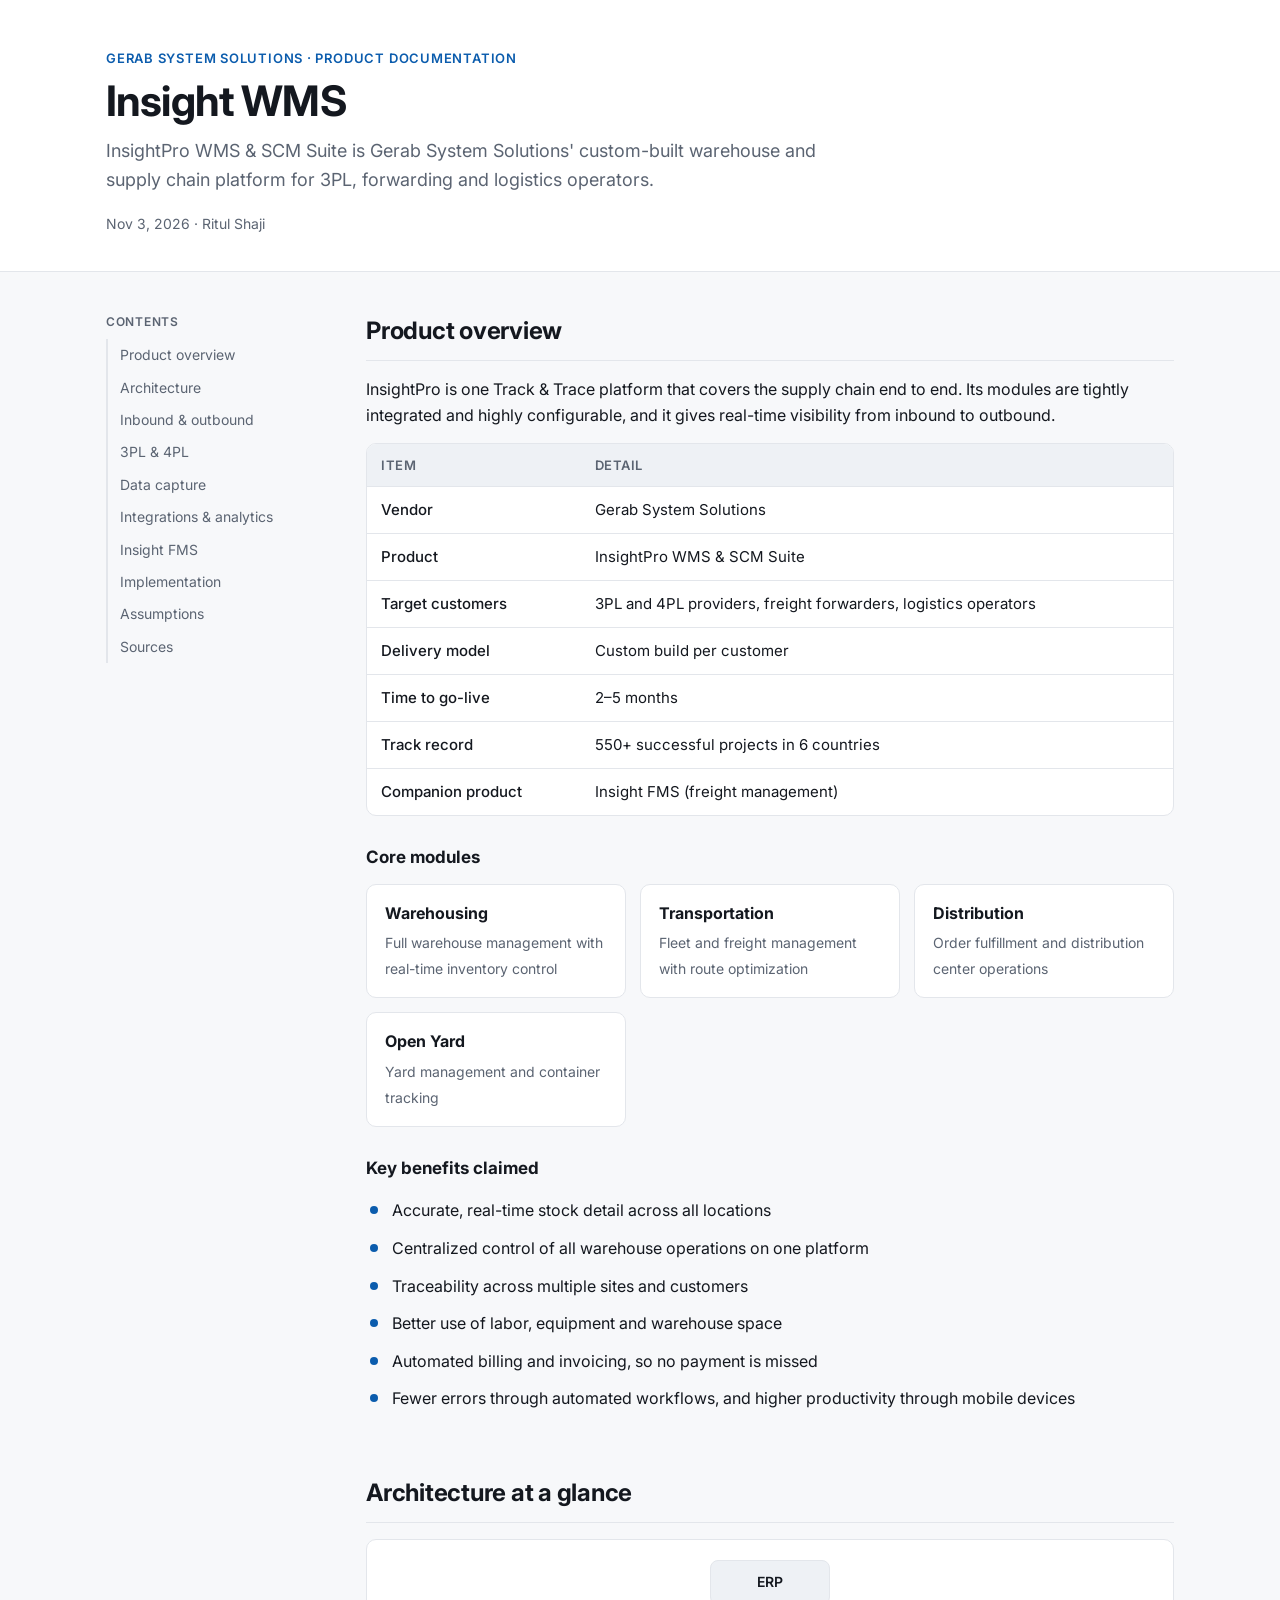
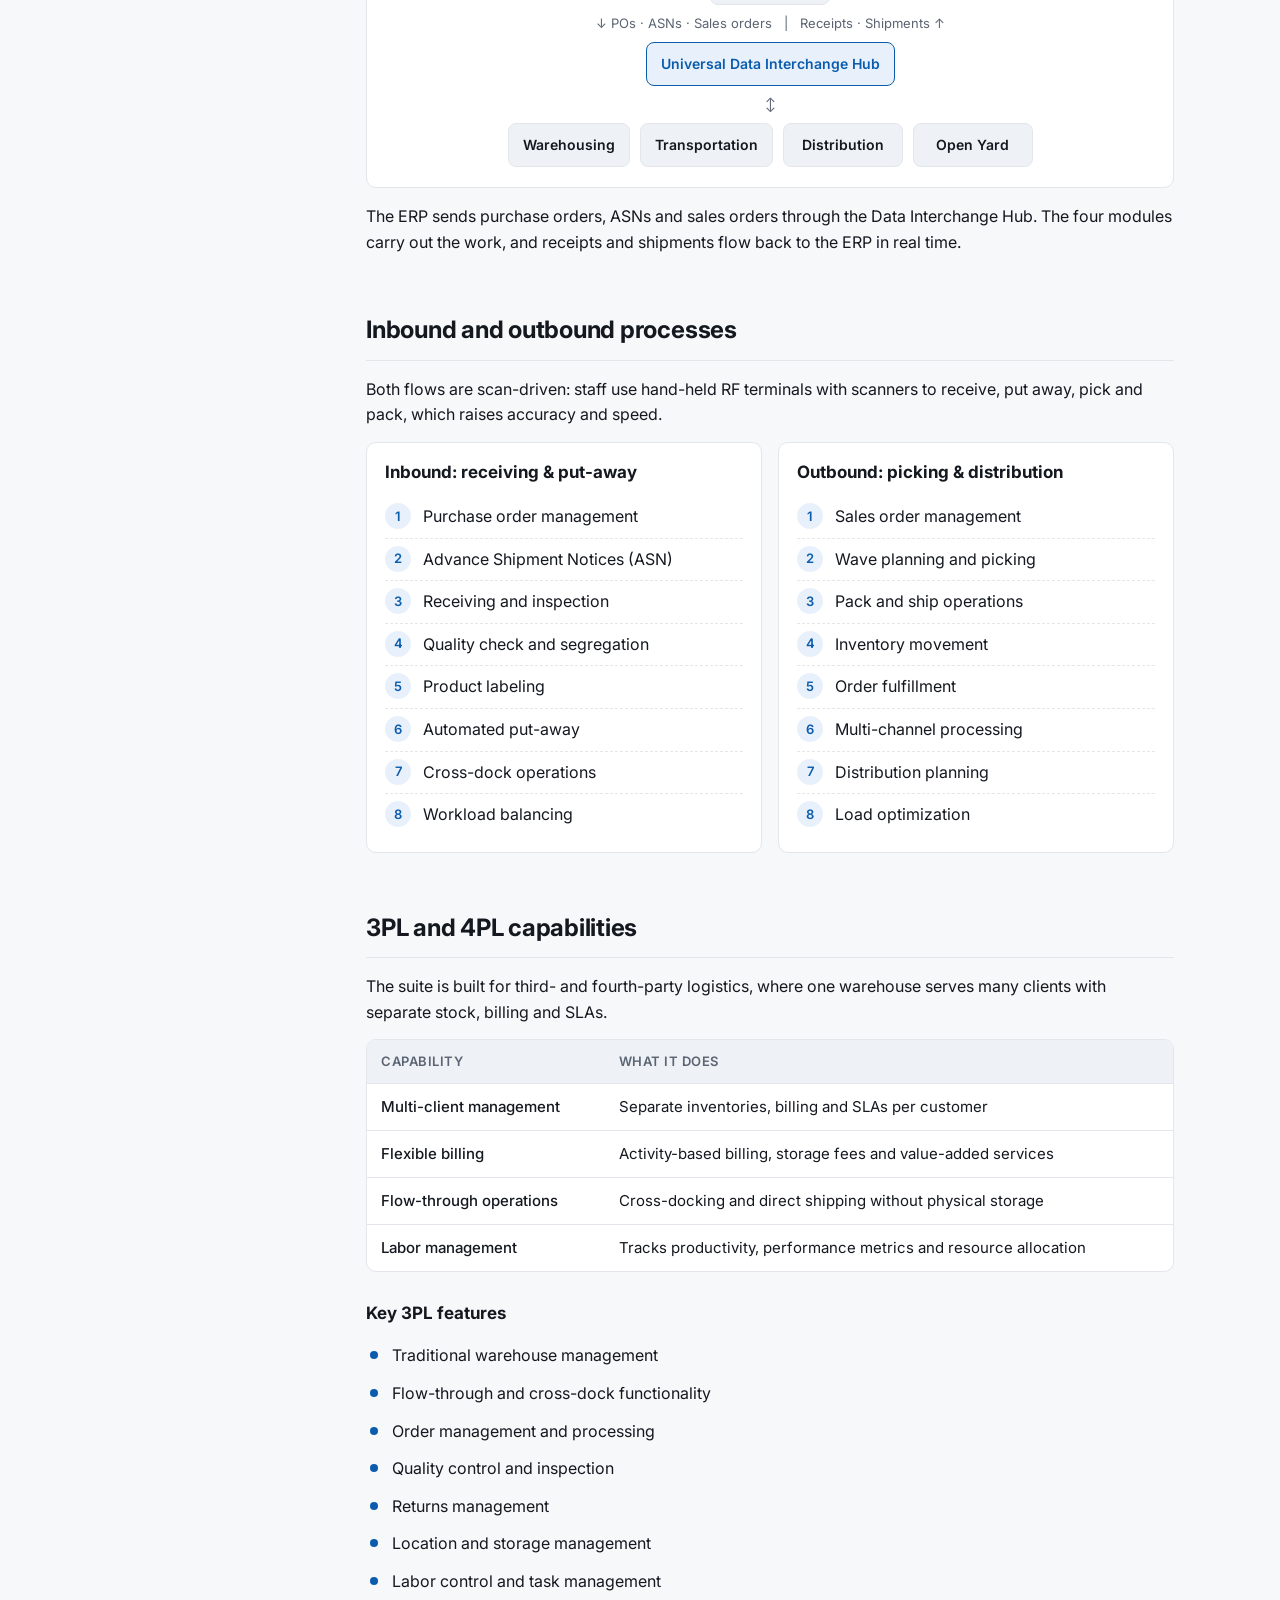
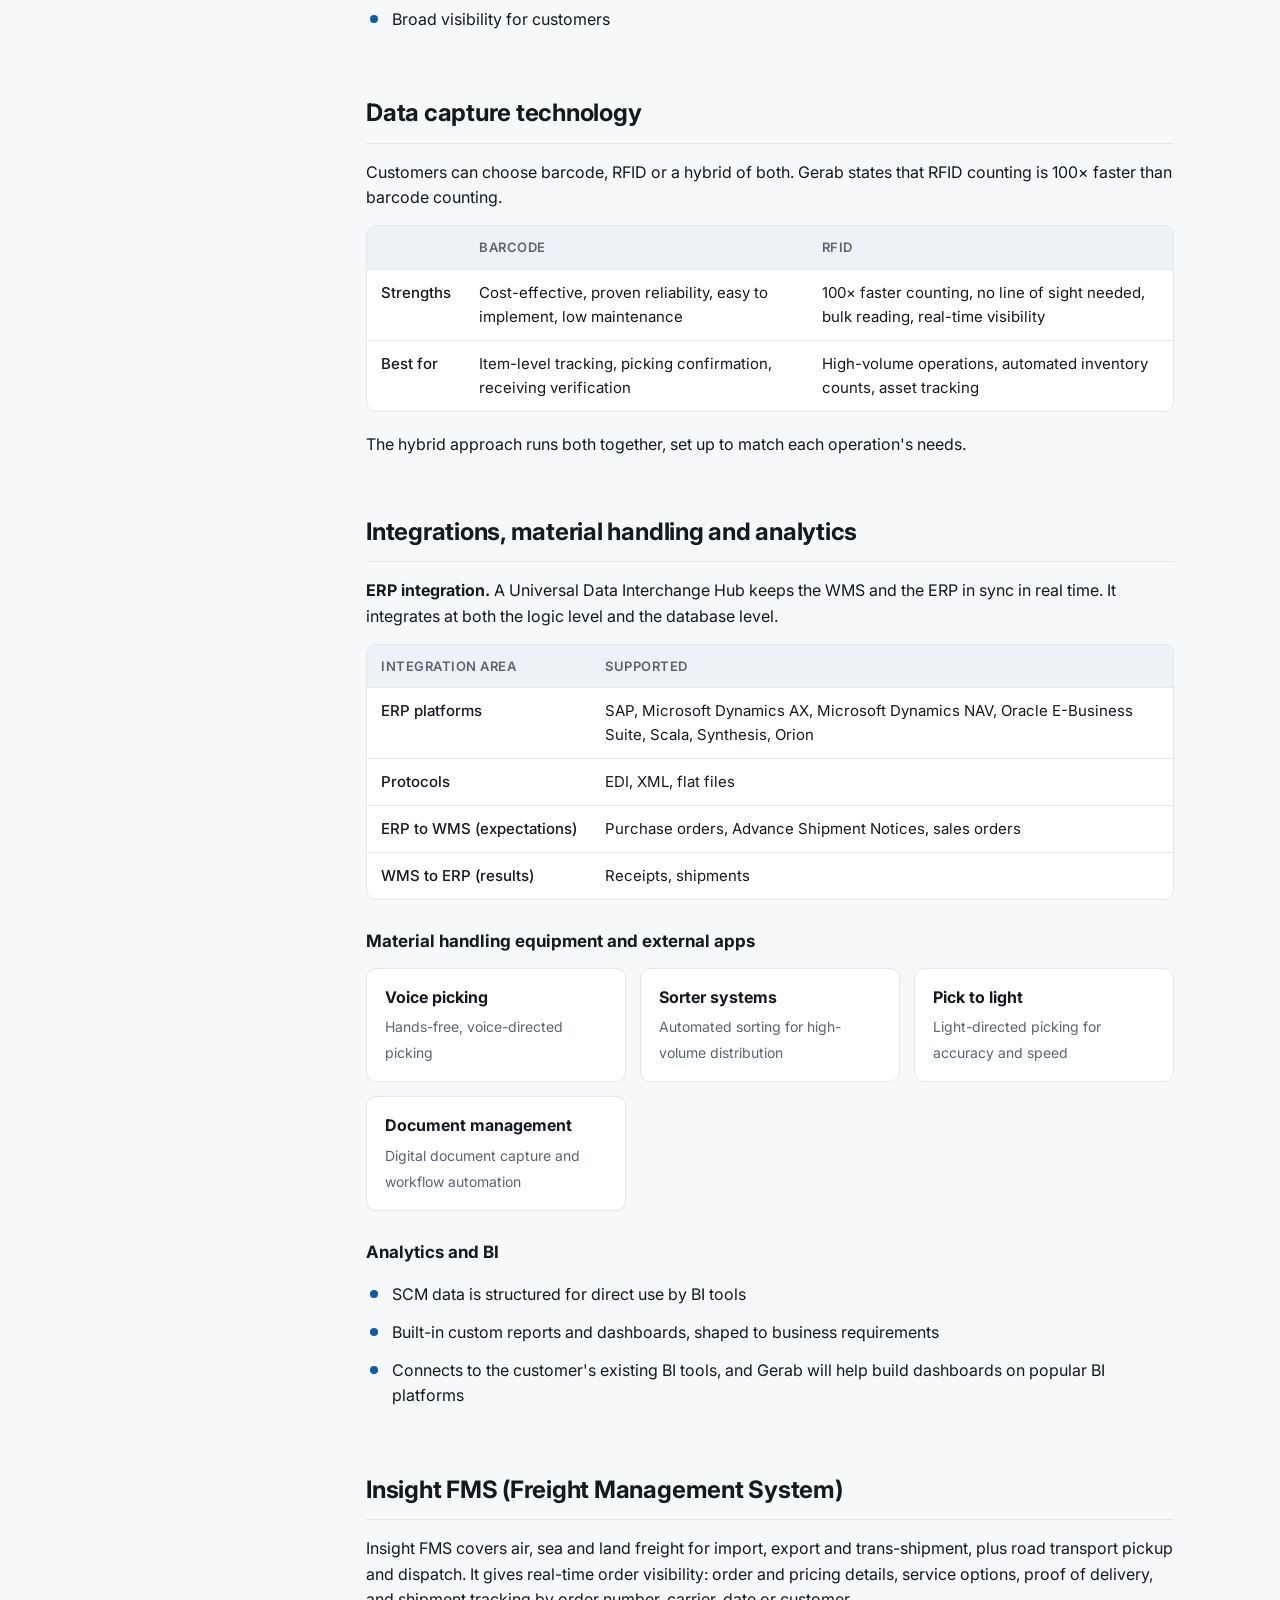
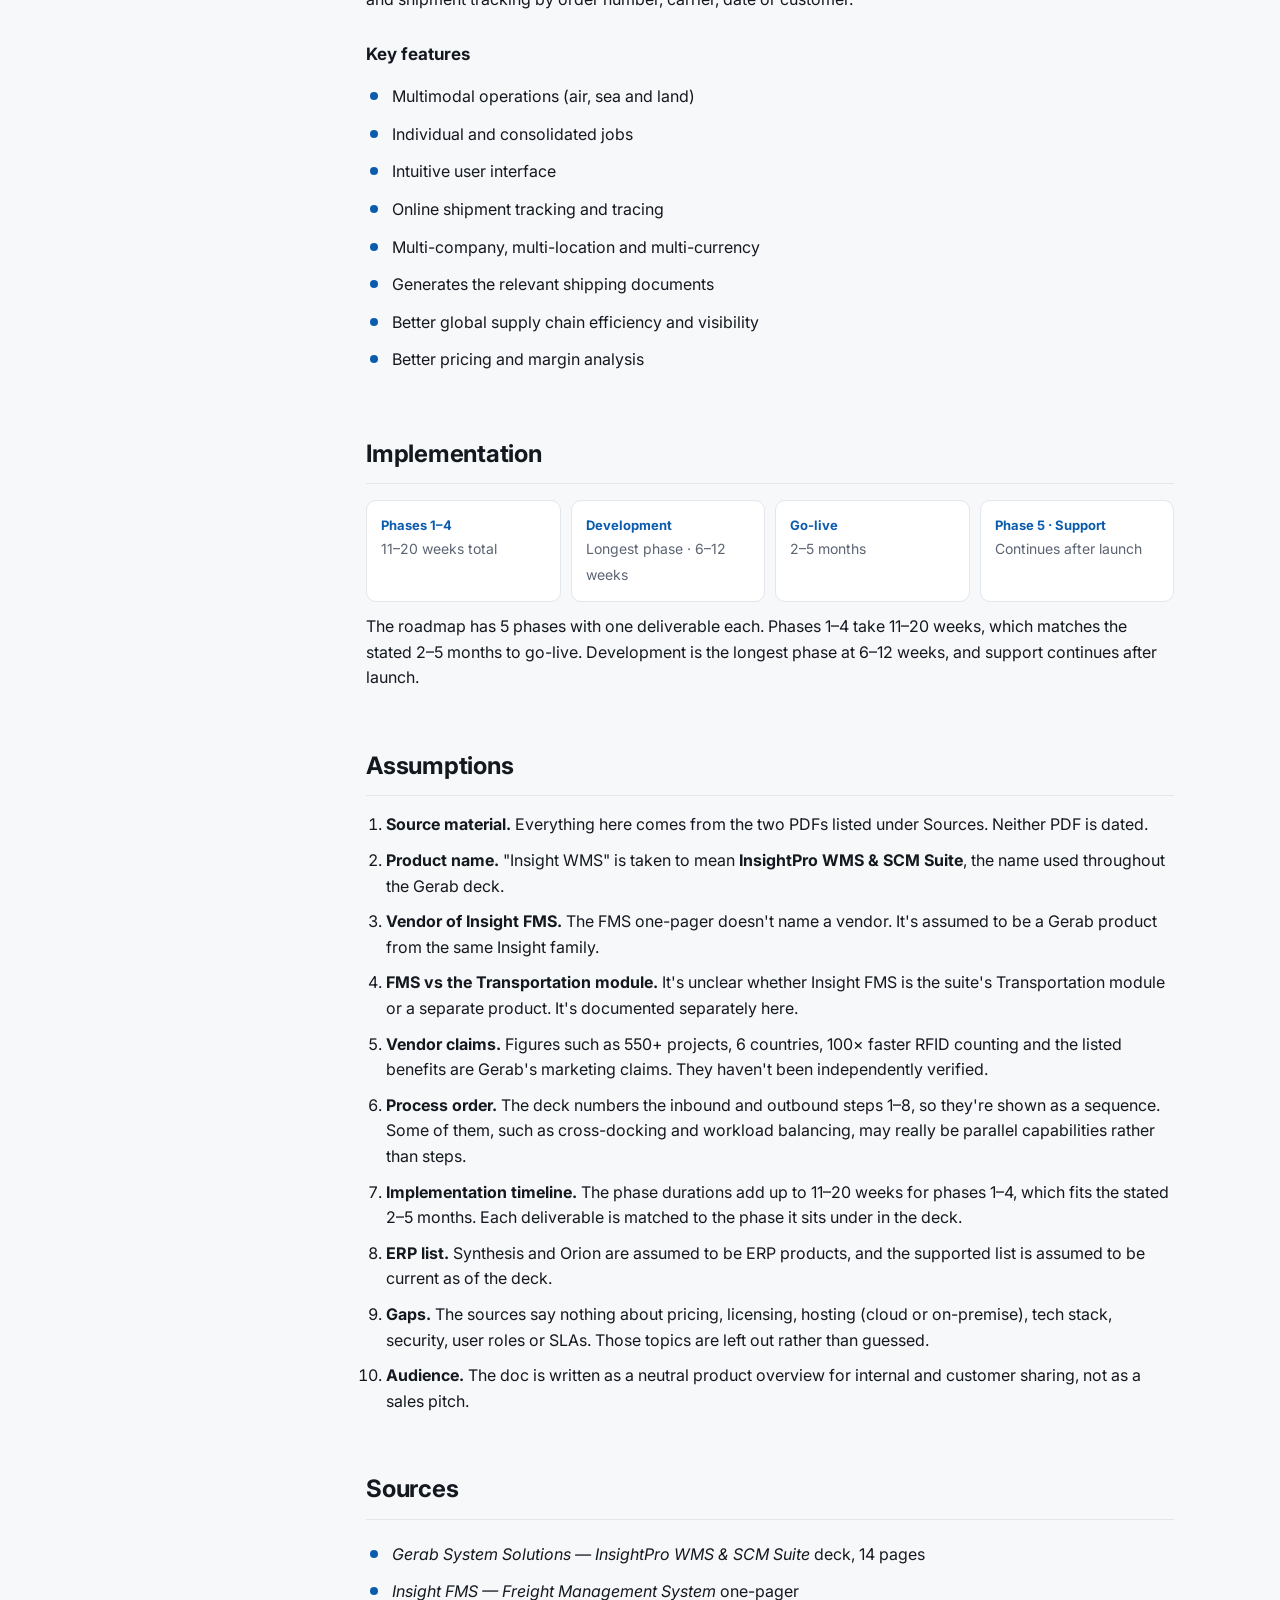
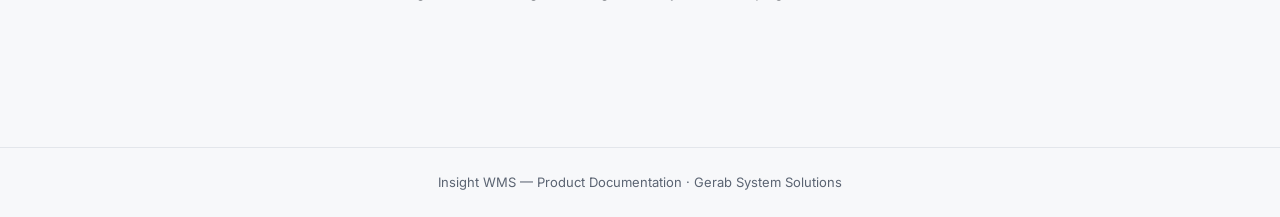
==== insight-wms/index.html @ e2fd69b3 "Add Insight WMS product documentation page Co-Authored-By: Claude Opus 5.5 <noreply@anthropic.com> C" ====
<!doctype html>
<html lang="en">
<head>
<meta charset="utf-8">
<meta name="viewport" content="width=device-width, initial-scale=1">
<title>Insight WMS Documentation</title>
<meta name="description" content="Product documentation for InsightPro WMS & SCM Suite and Insight FMS by Gerab System Solutions.">
<link rel="preconnect" href="https://fonts.googleapis.com">
<link href="https://fonts.googleapis.com/css2?family=Inter:wght@400;500;600;700&display=swap" rel="stylesheet">
<style>
:root{
  --bg:#f7f8fa; --surface:#ffffff; --text:#14181f; --muted:#5b6472; --border:#e3e6eb;
  --accent:#0b5cad; --accent-soft:#e8f1fb; --chip:#eef1f5;
}
@media (prefers-color-scheme: dark){
  :root:not([data-theme="light"]){
    --bg:#0f1216; --surface:#171b21; --text:#e7eaef; --muted:#9aa3b1; --border:#2a3038;
    --accent:#6aa9ec; --accent-soft:#1a2a3d; --chip:#222831;
  }
}
:root[data-theme="dark"]{
  --bg:#0f1216; --surface:#171b21; --text:#e7eaef; --muted:#9aa3b1; --border:#2a3038;
  --accent:#6aa9ec; --accent-soft:#1a2a3d; --chip:#222831;
}
*{box-sizing:border-box}
html{scroll-behavior:smooth}
body{margin:0;background:var(--bg);color:var(--text);font:16px/1.6 Inter,system-ui,-apple-system,Segoe UI,Roboto,sans-serif;-webkit-font-smoothing:antialiased}
a{color:var(--accent)}
.wrap{max-width:1100px;margin:0 auto;padding:0 16px;display:grid;grid-template-columns:220px minmax(0,1fr);gap:40px}
header.hero{border-bottom:1px solid var(--border);background:var(--surface)}
header.hero .inner{max-width:1100px;margin:0 auto;padding:48px 16px 36px}
.eyebrow{font-size:13px;font-weight:600;letter-spacing:.06em;text-transform:uppercase;color:var(--accent)}
h1{font-size:clamp(28px,4.5vw,42px);line-height:1.15;margin:8px 0 12px;letter-spacing:-.02em}
.lede{font-size:18px;color:var(--muted);max-width:720px;margin:0}
.meta{margin-top:18px;font-size:14px;color:var(--muted)}
nav.toc{position:sticky;top:24px;align-self:start;padding-top:40px;font-size:14px}
nav.toc .label{font-weight:600;color:var(--muted);font-size:12px;text-transform:uppercase;letter-spacing:.06em;margin-bottom:8px}
nav.toc a{display:block;color:var(--muted);text-decoration:none;padding:5px 0 5px 12px;border-left:2px solid var(--border)}
nav.toc a:hover{color:var(--text);border-left-color:var(--accent)}
main{padding:40px 0 80px;min-width:0}
section{margin-bottom:56px;scroll-margin-top:24px}
h2{font-size:24px;letter-spacing:-.01em;margin:0 0 16px;padding-bottom:10px;border-bottom:1px solid var(--border)}
h3{font-size:17px;margin:28px 0 10px}
p{margin:0 0 14px}
.table-wrap{overflow-x:auto;border:1px solid var(--border);border-radius:10px;background:var(--surface);margin:12px 0 20px}
table{border-collapse:collapse;width:100%;font-size:15px}
th,td{text-align:left;padding:11px 14px;border-bottom:1px solid var(--border);vertical-align:top}
tr:last-child td{border-bottom:none}
th{background:var(--chip);font-weight:600;font-size:13px;text-transform:uppercase;letter-spacing:.04em;color:var(--muted)}
td:first-child{font-weight:500;white-space:nowrap}
.cards{display:grid;grid-template-columns:repeat(auto-fit,minmax(220px,1fr));gap:14px;margin:12px 0 20px}
.card{background:var(--surface);border:1px solid var(--border);border-radius:10px;padding:16px 18px}
.card strong{display:block;margin-bottom:4px}
.card span{color:var(--muted);font-size:14px}
ul.check{list-style:none;padding:0;margin:0 0 16px}
ul.check li{padding:6px 0 6px 26px;position:relative}
ul.check li::before{content:"";position:absolute;left:4px;top:14px;width:8px;height:8px;border-radius:50%;background:var(--accent)}
.flows{display:grid;grid-template-columns:repeat(auto-fit,minmax(260px,1fr));gap:16px}
ol.steps{counter-reset:s;list-style:none;padding:0;margin:0}
ol.steps li{counter-increment:s;padding:8px 0 8px 38px;position:relative;border-bottom:1px dashed var(--border)}
ol.steps li:last-child{border-bottom:none}
ol.steps li::before{content:counter(s);position:absolute;left:0;top:7px;width:26px;height:26px;border-radius:50%;background:var(--accent-soft);color:var(--accent);font-weight:600;font-size:13px;display:grid;place-items:center}
.diagram{background:var(--surface);border:1px solid var(--border);border-radius:10px;padding:20px;margin:12px 0 16px}
.dg-row{display:flex;justify-content:center;gap:10px;flex-wrap:wrap}
.dg-box{border:1px solid var(--border);background:var(--chip);border-radius:8px;padding:10px 14px;font-weight:600;font-size:14px;text-align:center;min-width:120px}
.dg-box.primary{background:var(--accent-soft);border-color:var(--accent);color:var(--accent)}
.dg-arrow{text-align:center;color:var(--muted);font-size:13px;padding:8px 0}
.callout{background:var(--accent-soft);border-left:3px solid var(--accent);padding:12px 16px;border-radius:6px;font-size:15px;margin:12px 0 16px}
.timeline{display:grid;grid-template-columns:repeat(auto-fit,minmax(150px,1fr));gap:10px;margin:12px 0}
.tl{background:var(--surface);border:1px solid var(--border);border-radius:10px;padding:14px}
.tl b{display:block;font-size:13px;color:var(--accent)}
.tl span{font-size:14px;color:var(--muted)}
ol.assume{padding-left:20px}
ol.assume li{margin-bottom:10px}
footer{border-top:1px solid var(--border);color:var(--muted);font-size:13px;text-align:center;padding:24px 16px}
@media (max-width:820px){
  .wrap{grid-template-columns:1fr;gap:0}
  nav.toc{display:none}
  td:first-child{white-space:normal}
}
</style>
</head>
<body>
<header class="hero"><div class="inner">
  <div class="eyebrow">Gerab System Solutions · Product Documentation</div>
  <h1>Insight WMS</h1>
  <p class="lede">InsightPro WMS &amp; SCM Suite is Gerab System Solutions' custom-built warehouse and supply chain platform for 3PL, forwarding and logistics operators.</p>
  <div class="meta">Nov 3, 2026 · Ritul Shaji</div>
</div></header>

<div class="wrap">
<nav class="toc" aria-label="Contents">
  <div class="label">Contents</div>
  <a href="#overview">Product overview</a>
  <a href="#architecture">Architecture</a>
  <a href="#flows">Inbound &amp; outbound</a>
  <a href="#3pl">3PL &amp; 4PL</a>
  <a href="#capture">Data capture</a>
  <a href="#integrations">Integrations &amp; analytics</a>
  <a href="#fms">Insight FMS</a>
  <a href="#implementation">Implementation</a>
  <a href="#assumptions">Assumptions</a>
  <a href="#sources">Sources</a>
</nav>

<main>
<section id="overview">
  <h2>Product overview</h2>
  <p>InsightPro is one Track &amp; Trace platform that covers the supply chain end to end. Its modules are tightly integrated and highly configurable, and it gives real-time visibility from inbound to outbound.</p>
  <div class="table-wrap"><table>
    <thead><tr><th>Item</th><th>Detail</th></tr></thead>
    <tbody>
      <tr><td>Vendor</td><td>Gerab System Solutions</td></tr>
      <tr><td>Product</td><td>InsightPro WMS &amp; SCM Suite</td></tr>
      <tr><td>Target customers</td><td>3PL and 4PL providers, freight forwarders, logistics operators</td></tr>
      <tr><td>Delivery model</td><td>Custom build per customer</td></tr>
      <tr><td>Time to go-live</td><td>2–5 months</td></tr>
      <tr><td>Track record</td><td>550+ successful projects in 6 countries</td></tr>
      <tr><td>Companion product</td><td>Insight FMS (freight management)</td></tr>
    </tbody>
  </table></div>
  <h3>Core modules</h3>
  <div class="cards">
    <div class="card"><strong>Warehousing</strong><span>Full warehouse management with real-time inventory control</span></div>
    <div class="card"><strong>Transportation</strong><span>Fleet and freight management with route optimization</span></div>
    <div class="card"><strong>Distribution</strong><span>Order fulfillment and distribution center operations</span></div>
    <div class="card"><strong>Open Yard</strong><span>Yard management and container tracking</span></div>
  </div>
  <h3>Key benefits claimed</h3>
  <ul class="check">
    <li>Accurate, real-time stock detail across all locations</li>
    <li>Centralized control of all warehouse operations on one platform</li>
    <li>Traceability across multiple sites and customers</li>
    <li>Better use of labor, equipment and warehouse space</li>
    <li>Automated billing and invoicing, so no payment is missed</li>
    <li>Fewer errors through automated workflows, and higher productivity through mobile devices</li>
  </ul>
</section>

<section id="architecture">
  <h2>Architecture at a glance</h2>
  <div class="diagram" role="img" aria-label="ERP connects through the Data Interchange Hub to four modules">
    <div class="dg-row"><div class="dg-box">ERP</div></div>
    <div class="dg-arrow">↓ POs · ASNs · Sales orders &nbsp;&nbsp;|&nbsp;&nbsp; Receipts · Shipments ↑</div>
    <div class="dg-row"><div class="dg-box primary">Universal Data Interchange Hub</div></div>
    <div class="dg-arrow">↕</div>
    <div class="dg-row">
      <div class="dg-box">Warehousing</div><div class="dg-box">Transportation</div><div class="dg-box">Distribution</div><div class="dg-box">Open Yard</div>
    </div>
  </div>
  <p>The ERP sends purchase orders, ASNs and sales orders through the Data Interchange Hub. The four modules carry out the work, and receipts and shipments flow back to the ERP in real time.</p>
</section>

<section id="flows">
  <h2>Inbound and outbound processes</h2>
  <p>Both flows are scan-driven: staff use hand-held RF terminals with scanners to receive, put away, pick and pack, which raises accuracy and speed.</p>
  <div class="flows">
    <div class="card">
      <h3 style="margin-top:0">Inbound: receiving &amp; put-away</h3>
      <ol class="steps">
        <li>Purchase order management</li><li>Advance Shipment Notices (ASN)</li><li>Receiving and inspection</li><li>Quality check and segregation</li>
        <li>Product labeling</li><li>Automated put-away</li><li>Cross-dock operations</li><li>Workload balancing</li>
      </ol>
    </div>
    <div class="card">
      <h3 style="margin-top:0">Outbound: picking &amp; distribution</h3>
      <ol class="steps">
        <li>Sales order management</li><li>Wave planning and picking</li><li>Pack and ship operations</li><li>Inventory movement</li>
        <li>Order fulfillment</li><li>Multi-channel processing</li><li>Distribution planning</li><li>Load optimization</li>
      </ol>
    </div>
  </div>
</section>

<section id="3pl">
  <h2>3PL and 4PL capabilities</h2>
  <p>The suite is built for third- and fourth-party logistics, where one warehouse serves many clients with separate stock, billing and SLAs.</p>
  <div class="table-wrap"><table>
    <thead><tr><th>Capability</th><th>What it does</th></tr></thead>
    <tbody>
      <tr><td>Multi-client management</td><td>Separate inventories, billing and SLAs per customer</td></tr>
      <tr><td>Flexible billing</td><td>Activity-based billing, storage fees and value-added services</td></tr>
      <tr><td>Flow-through operations</td><td>Cross-docking and direct shipping without physical storage</td></tr>
      <tr><td>Labor management</td><td>Tracks productivity, performance metrics and resource allocation</td></tr>
    </tbody>
  </table></div>
  <h3>Key 3PL features</h3>
  <ul class="check">
    <li>Traditional warehouse management</li><li>Flow-through and cross-dock functionality</li><li>Order management and processing</li><li>Quality control and inspection</li>
    <li>Returns management</li><li>Location and storage management</li><li>Labor control and task management</li><li>Broad visibility for customers</li>
  </ul>
</section>

<section id="capture">
  <h2>Data capture technology</h2>
  <p>Customers can choose barcode, RFID or a hybrid of both. Gerab states that RFID counting is 100× faster than barcode counting.</p>
  <div class="table-wrap"><table>
    <thead><tr><th></th><th>Barcode</th><th>RFID</th></tr></thead>
    <tbody>
      <tr><td>Strengths</td><td>Cost-effective, proven reliability, easy to implement, low maintenance</td><td>100× faster counting, no line of sight needed, bulk reading, real-time visibility</td></tr>
      <tr><td>Best for</td><td>Item-level tracking, picking confirmation, receiving verification</td><td>High-volume operations, automated inventory counts, asset tracking</td></tr>
    </tbody>
  </table></div>
  <p>The hybrid approach runs both together, set up to match each operation's needs.</p>
</section>

<section id="integrations">
  <h2>Integrations, material handling and analytics</h2>
  <p><strong>ERP integration.</strong> A Universal Data Interchange Hub keeps the WMS and the ERP in sync in real time. It integrates at both the logic level and the database level.</p>
  <div class="table-wrap"><table>
    <thead><tr><th>Integration area</th><th>Supported</th></tr></thead>
    <tbody>
      <tr><td>ERP platforms</td><td>SAP, Microsoft Dynamics AX, Microsoft Dynamics NAV, Oracle E-Business Suite, Scala, Synthesis, Orion</td></tr>
      <tr><td>Protocols</td><td>EDI, XML, flat files</td></tr>
      <tr><td>ERP to WMS (expectations)</td><td>Purchase orders, Advance Shipment Notices, sales orders</td></tr>
      <tr><td>WMS to ERP (results)</td><td>Receipts, shipments</td></tr>
    </tbody>
  </table></div>
  <h3>Material handling equipment and external apps</h3>
  <div class="cards">
    <div class="card"><strong>Voice picking</strong><span>Hands-free, voice-directed picking</span></div>
    <div class="card"><strong>Sorter systems</strong><span>Automated sorting for high-volume distribution</span></div>
    <div class="card"><strong>Pick to light</strong><span>Light-directed picking for accuracy and speed</span></div>
    <div class="card"><strong>Document management</strong><span>Digital document capture and workflow automation</span></div>
  </div>
  <h3>Analytics and BI</h3>
  <ul class="check">
    <li>SCM data is structured for direct use by BI tools</li>
    <li>Built-in custom reports and dashboards, shaped to business requirements</li>
    <li>Connects to the customer's existing BI tools, and Gerab will help build dashboards on popular BI platforms</li>
  </ul>
</section>

<section id="fms">
  <h2>Insight FMS (Freight Management System)</h2>
  <p>Insight FMS covers air, sea and land freight for import, export and trans-shipment, plus road transport pickup and dispatch. It gives real-time order visibility: order and pricing details, service options, proof of delivery, and shipment tracking by order number, carrier, date or customer.</p>
  <h3>Key features</h3>
  <ul class="check">
    <li>Multimodal operations (air, sea and land)</li><li>Individual and consolidated jobs</li><li>Intuitive user interface</li><li>Online shipment tracking and tracing</li>
    <li>Multi-company, multi-location and multi-currency</li><li>Generates the relevant shipping documents</li><li>Better global supply chain efficiency and visibility</li><li>Better pricing and margin analysis</li>
  </ul>
</section>

<section id="implementation">
  <h2>Implementation</h2>
  <div class="timeline">
    <div class="tl"><b>Phases 1–4</b><span>11–20 weeks total</span></div>
    <div class="tl"><b>Development</b><span>Longest phase · 6–12 weeks</span></div>
    <div class="tl"><b>Go-live</b><span>2–5 months</span></div>
    <div class="tl"><b>Phase 5 · Support</b><span>Continues after launch</span></div>
  </div>
  <p>The roadmap has 5 phases with one deliverable each. Phases 1–4 take 11–20 weeks, which matches the stated 2–5 months to go-live. Development is the longest phase at 6–12 weeks, and support continues after launch.</p>
</section>

<section id="assumptions">
  <h2>Assumptions</h2>
  <ol class="assume">
    <li><strong>Source material.</strong> Everything here comes from the two PDFs listed under Sources. Neither PDF is dated.</li>
    <li><strong>Product name.</strong> "Insight WMS" is taken to mean <strong>InsightPro WMS &amp; SCM Suite</strong>, the name used throughout the Gerab deck.</li>
    <li><strong>Vendor of Insight FMS.</strong> The FMS one-pager doesn't name a vendor. It's assumed to be a Gerab product from the same Insight family.</li>
    <li><strong>FMS vs the Transportation module.</strong> It's unclear whether Insight FMS is the suite's Transportation module or a separate product. It's documented separately here.</li>
    <li><strong>Vendor claims.</strong> Figures such as 550+ projects, 6 countries, 100× faster RFID counting and the listed benefits are Gerab's marketing claims. They haven't been independently verified.</li>
    <li><strong>Process order.</strong> The deck numbers the inbound and outbound steps 1–8, so they're shown as a sequence. Some of them, such as cross-docking and workload balancing, may really be parallel capabilities rather than steps.</li>
    <li><strong>Implementation timeline.</strong> The phase durations add up to 11–20 weeks for phases 1–4, which fits the stated 2–5 months. Each deliverable is matched to the phase it sits under in the deck.</li>
    <li><strong>ERP list.</strong> Synthesis and Orion are assumed to be ERP products, and the supported list is assumed to be current as of the deck.</li>
    <li><strong>Gaps.</strong> The sources say nothing about pricing, licensing, hosting (cloud or on-premise), tech stack, security, user roles or SLAs. Those topics are left out rather than guessed.</li>
    <li><strong>Audience.</strong> The doc is written as a neutral product overview for internal and customer sharing, not as a sales pitch.</li>
  </ol>
</section>

<section id="sources">
  <h2>Sources</h2>
  <ul class="check">
    <li><em>Gerab System Solutions — InsightPro WMS &amp; SCM Suite</em> deck, 14 pages</li>
    <li><em>Insight FMS — Freight Management System</em> one-pager</li>
  </ul>
</section>
</main>
</div>
<footer>Insight WMS — Product Documentation · Gerab System Solutions</footer>
</body>
</html>
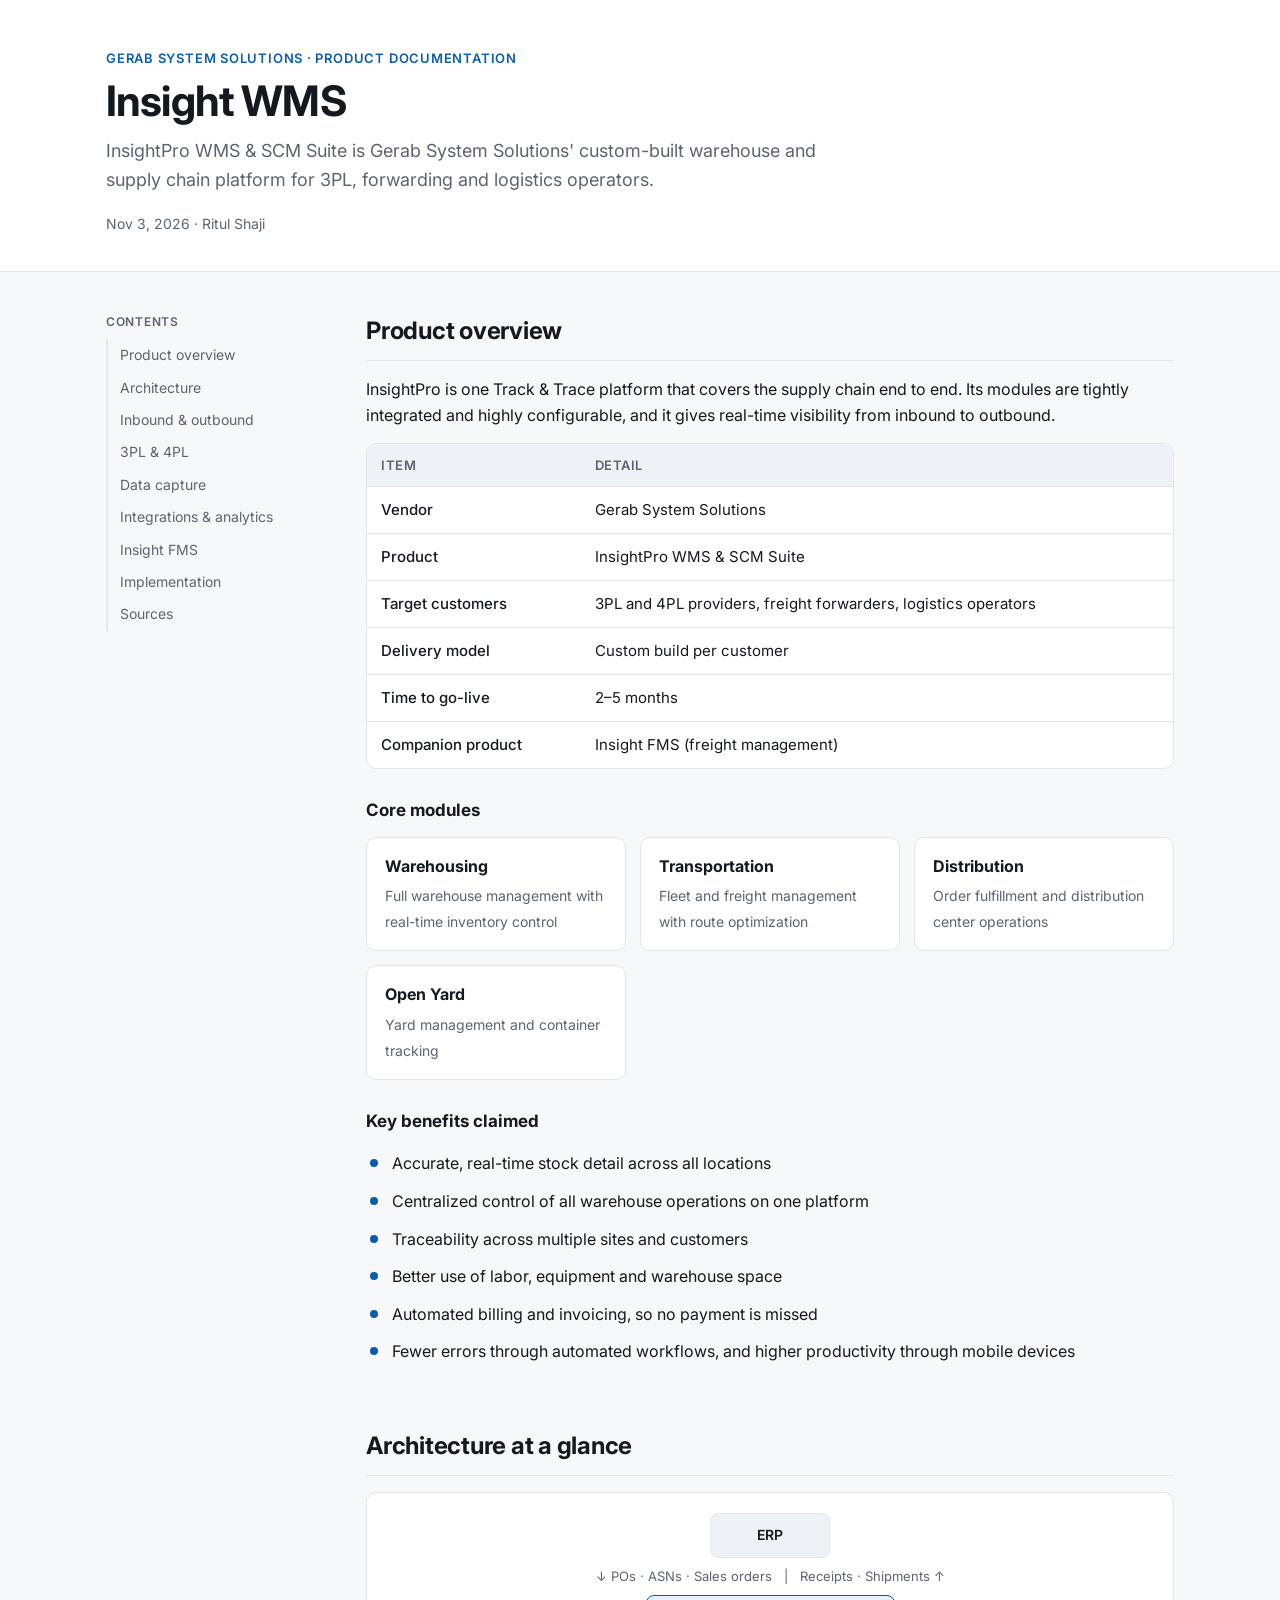
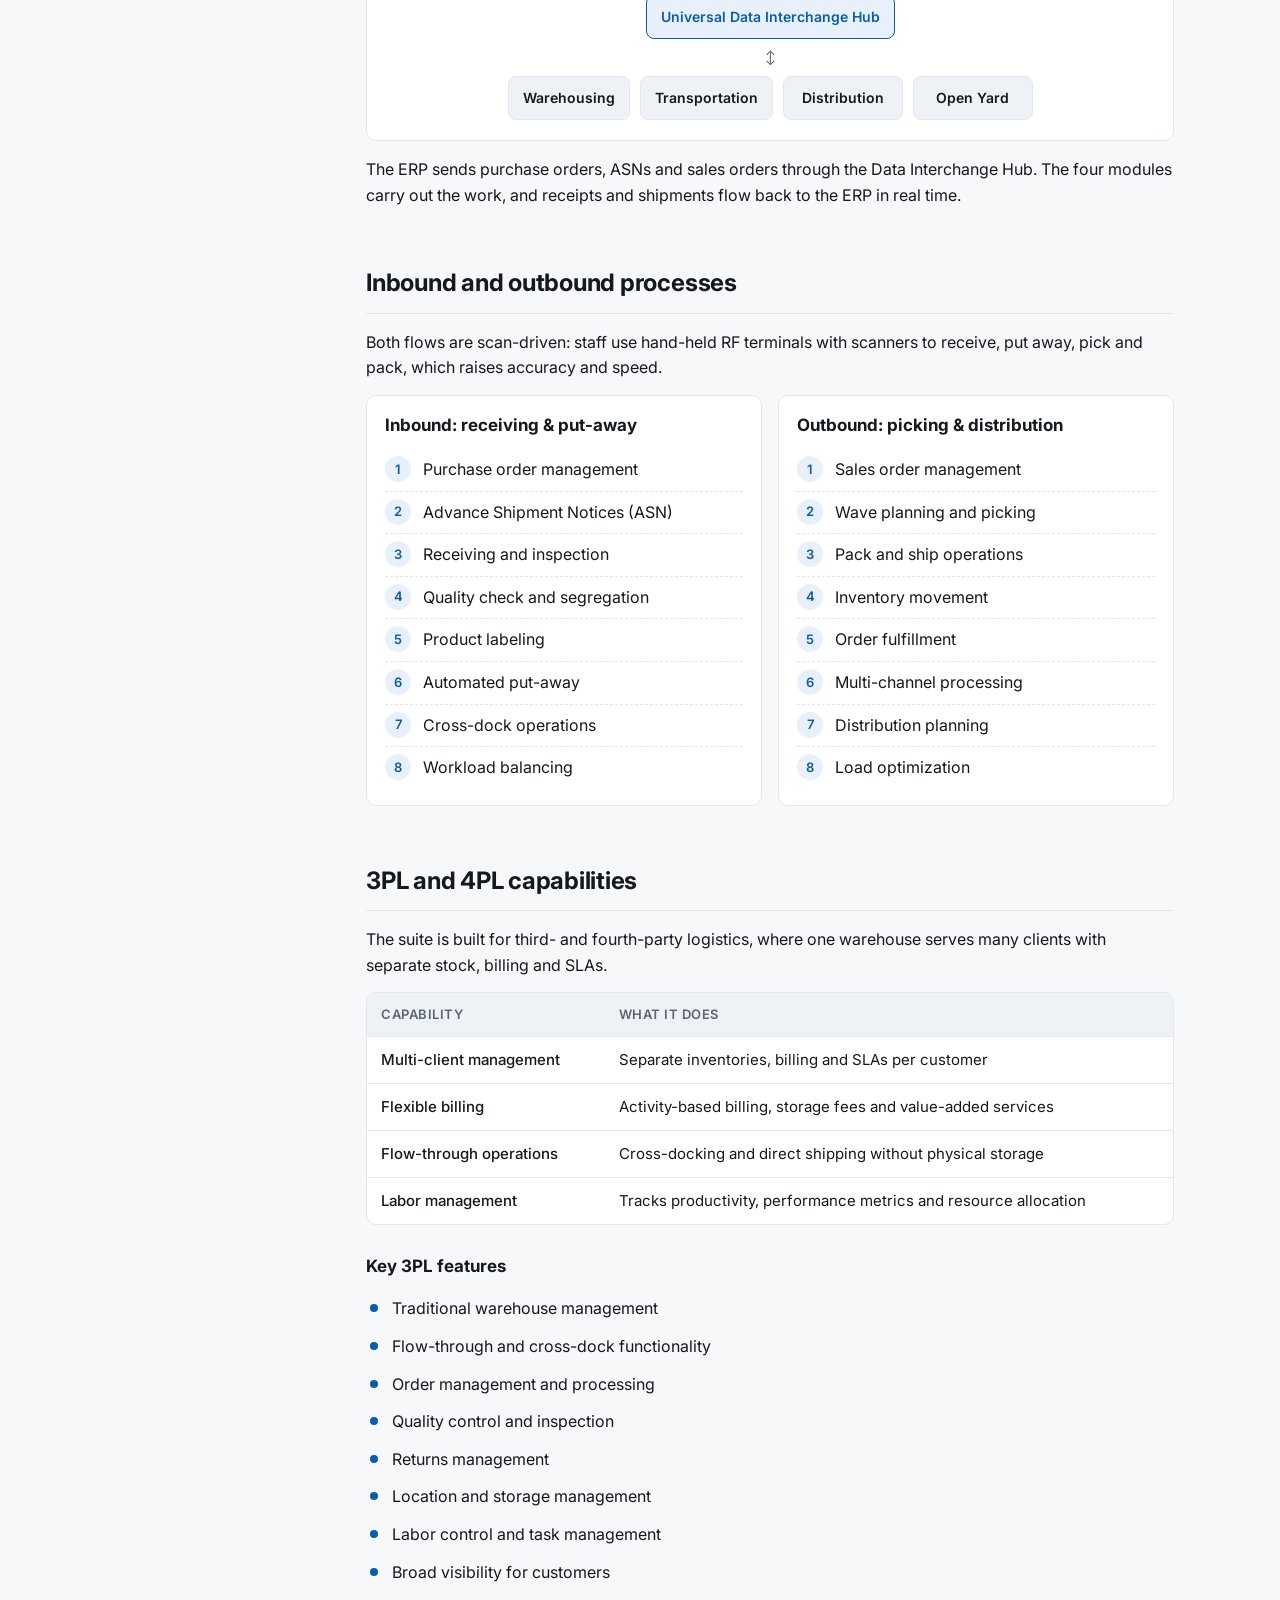
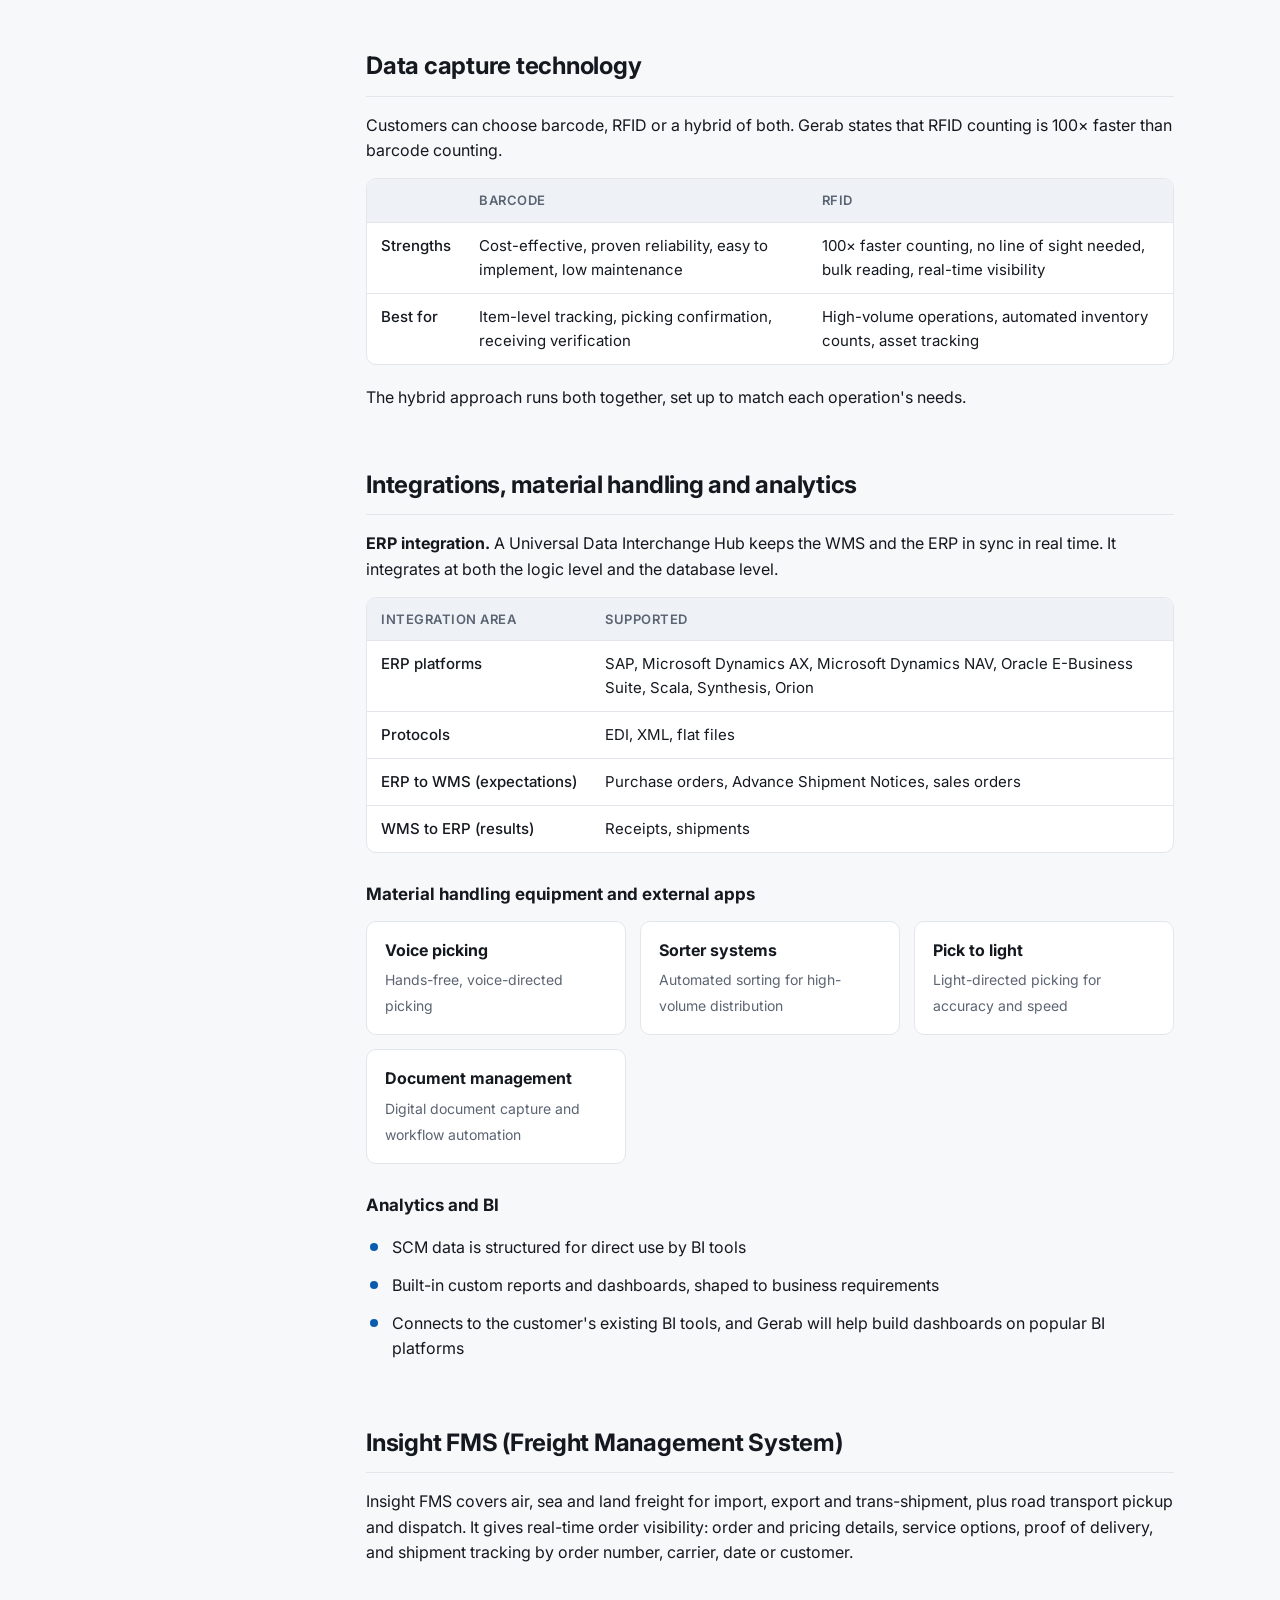
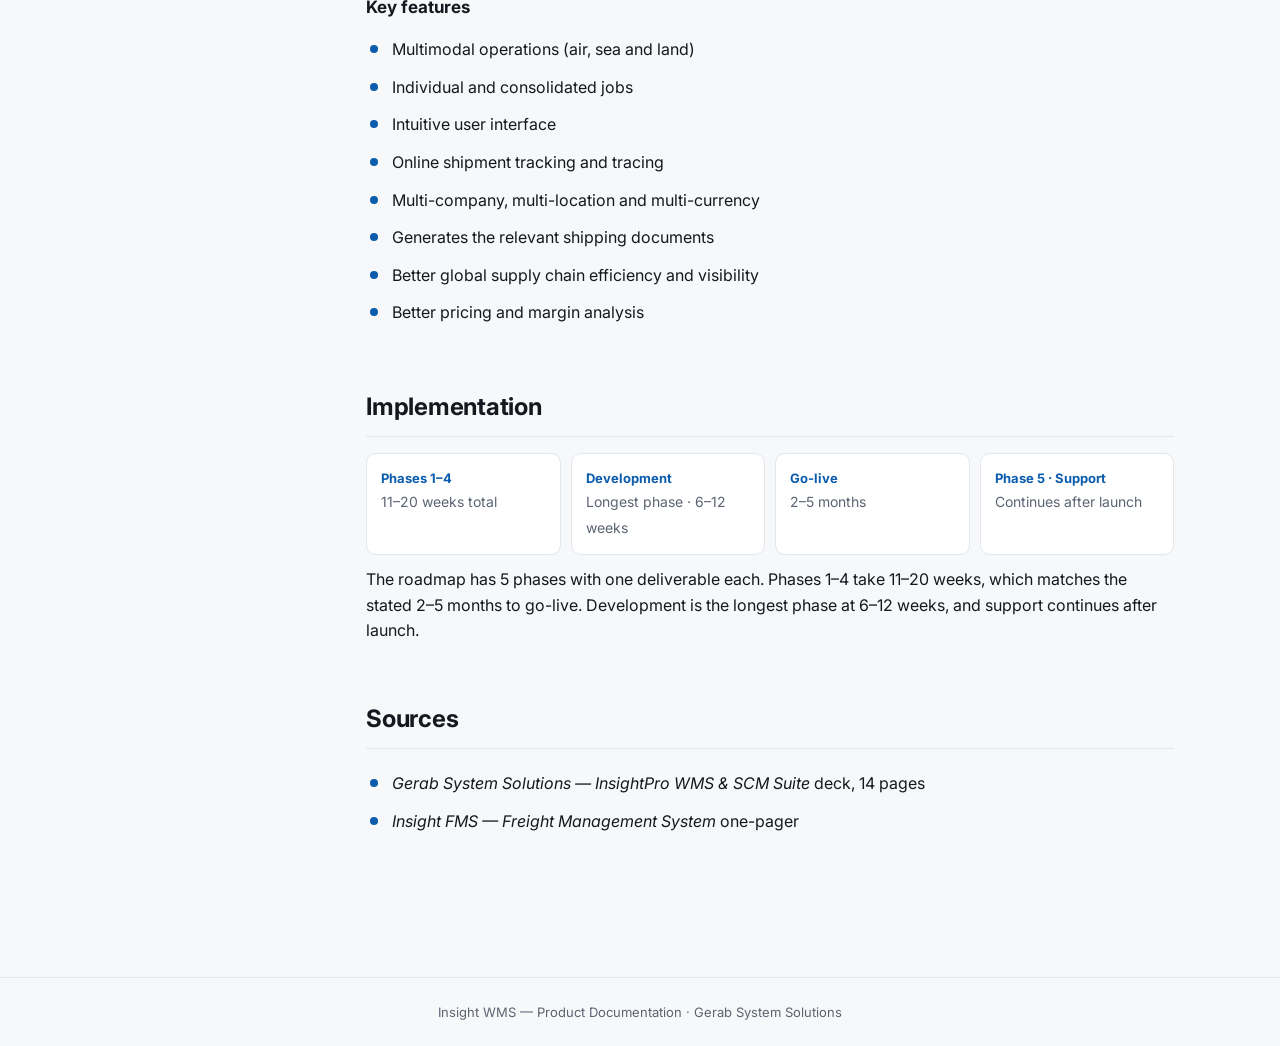
==== commit 485bd88b: "Remove track record row and Assumptions section Co-Authored-By: Claude Opus 5.5 <noreply@anthropic.c" ====
--- a/insight-wms/index.html
+++ b/insight-wms/index.html
@@ -99,7 +99,6 @@
   <a href="#integrations">Integrations &amp; analytics</a>
   <a href="#fms">Insight FMS</a>
   <a href="#implementation">Implementation</a>
-  <a href="#assumptions">Assumptions</a>
   <a href="#sources">Sources</a>
 </nav>
 
@@ -115,7 +114,6 @@
       <tr><td>Target customers</td><td>3PL and 4PL providers, freight forwarders, logistics operators</td></tr>
       <tr><td>Delivery model</td><td>Custom build per customer</td></tr>
       <tr><td>Time to go-live</td><td>2–5 months</td></tr>
-      <tr><td>Track record</td><td>550+ successful projects in 6 countries</td></tr>
       <tr><td>Companion product</td><td>Insight FMS (freight management)</td></tr>
     </tbody>
   </table></div>
@@ -252,22 +250,6 @@
   <p>The roadmap has 5 phases with one deliverable each. Phases 1–4 take 11–20 weeks, which matches the stated 2–5 months to go-live. Development is the longest phase at 6–12 weeks, and support continues after launch.</p>
 </section>
 
-<section id="assumptions">
-  <h2>Assumptions</h2>
-  <ol class="assume">
-    <li><strong>Source material.</strong> Everything here comes from the two PDFs listed under Sources. Neither PDF is dated.</li>
-    <li><strong>Product name.</strong> "Insight WMS" is taken to mean <strong>InsightPro WMS &amp; SCM Suite</strong>, the name used throughout the Gerab deck.</li>
-    <li><strong>Vendor of Insight FMS.</strong> The FMS one-pager doesn't name a vendor. It's assumed to be a Gerab product from the same Insight family.</li>
-    <li><strong>FMS vs the Transportation module.</strong> It's unclear whether Insight FMS is the suite's Transportation module or a separate product. It's documented separately here.</li>
-    <li><strong>Vendor claims.</strong> Figures such as 550+ projects, 6 countries, 100× faster RFID counting and the listed benefits are Gerab's marketing claims. They haven't been independently verified.</li>
-    <li><strong>Process order.</strong> The deck numbers the inbound and outbound steps 1–8, so they're shown as a sequence. Some of them, such as cross-docking and workload balancing, may really be parallel capabilities rather than steps.</li>
-    <li><strong>Implementation timeline.</strong> The phase durations add up to 11–20 weeks for phases 1–4, which fits the stated 2–5 months. Each deliverable is matched to the phase it sits under in the deck.</li>
-    <li><strong>ERP list.</strong> Synthesis and Orion are assumed to be ERP products, and the supported list is assumed to be current as of the deck.</li>
-    <li><strong>Gaps.</strong> The sources say nothing about pricing, licensing, hosting (cloud or on-premise), tech stack, security, user roles or SLAs. Those topics are left out rather than guessed.</li>
-    <li><strong>Audience.</strong> The doc is written as a neutral product overview for internal and customer sharing, not as a sales pitch.</li>
-  </ol>
-</section>
-
 <section id="sources">
   <h2>Sources</h2>
   <ul class="check">
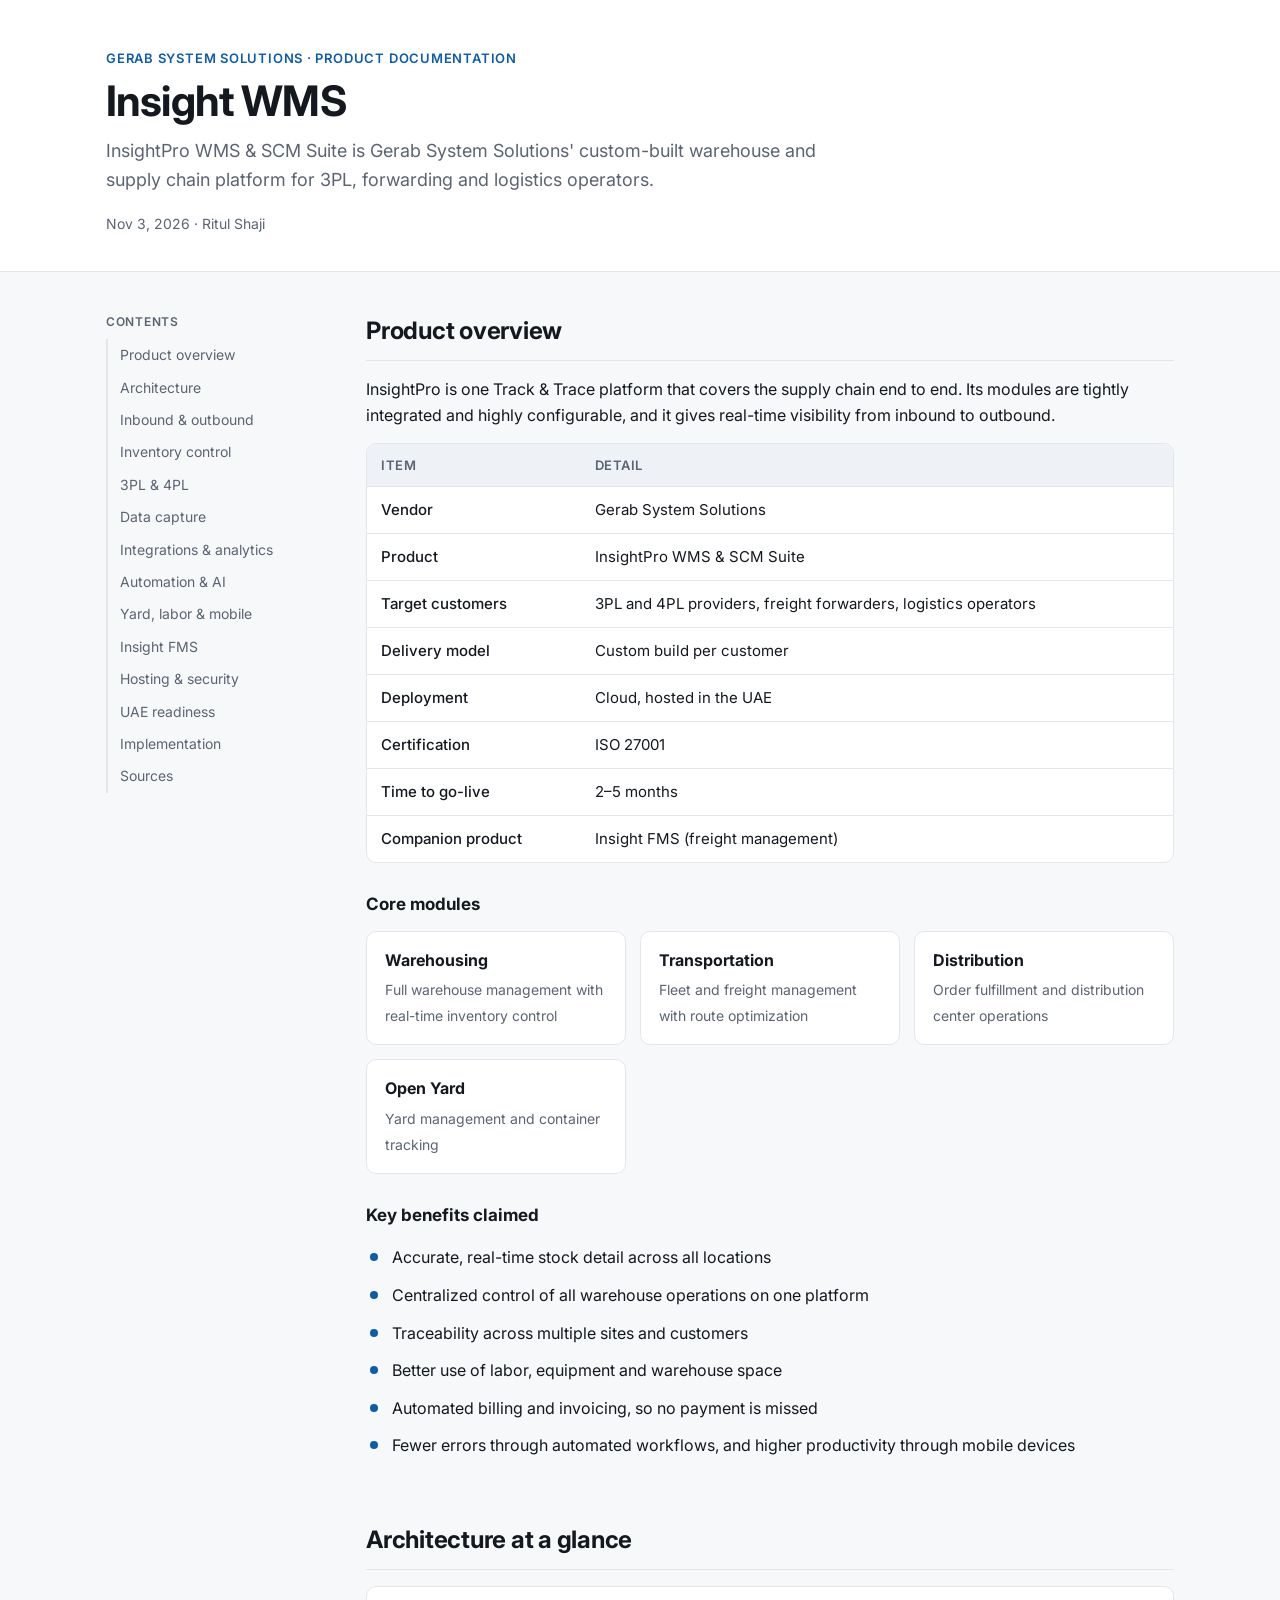
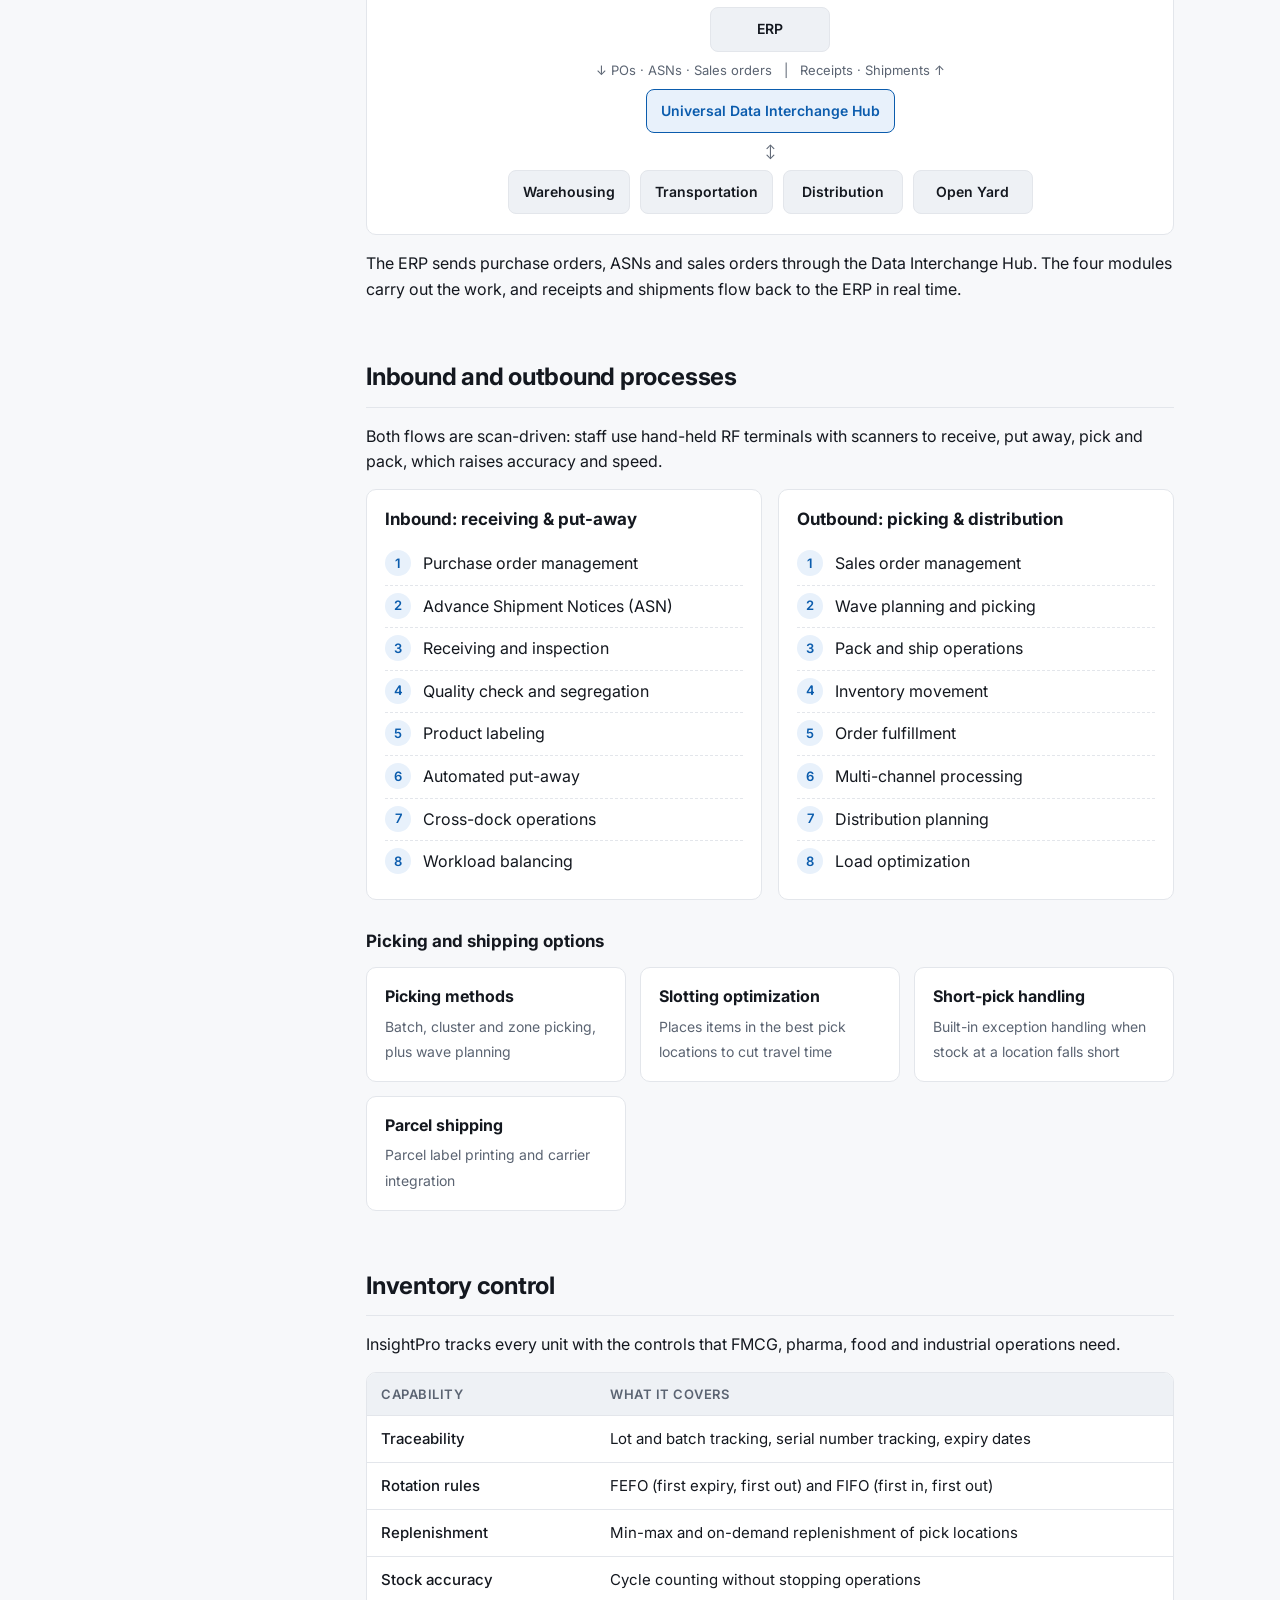
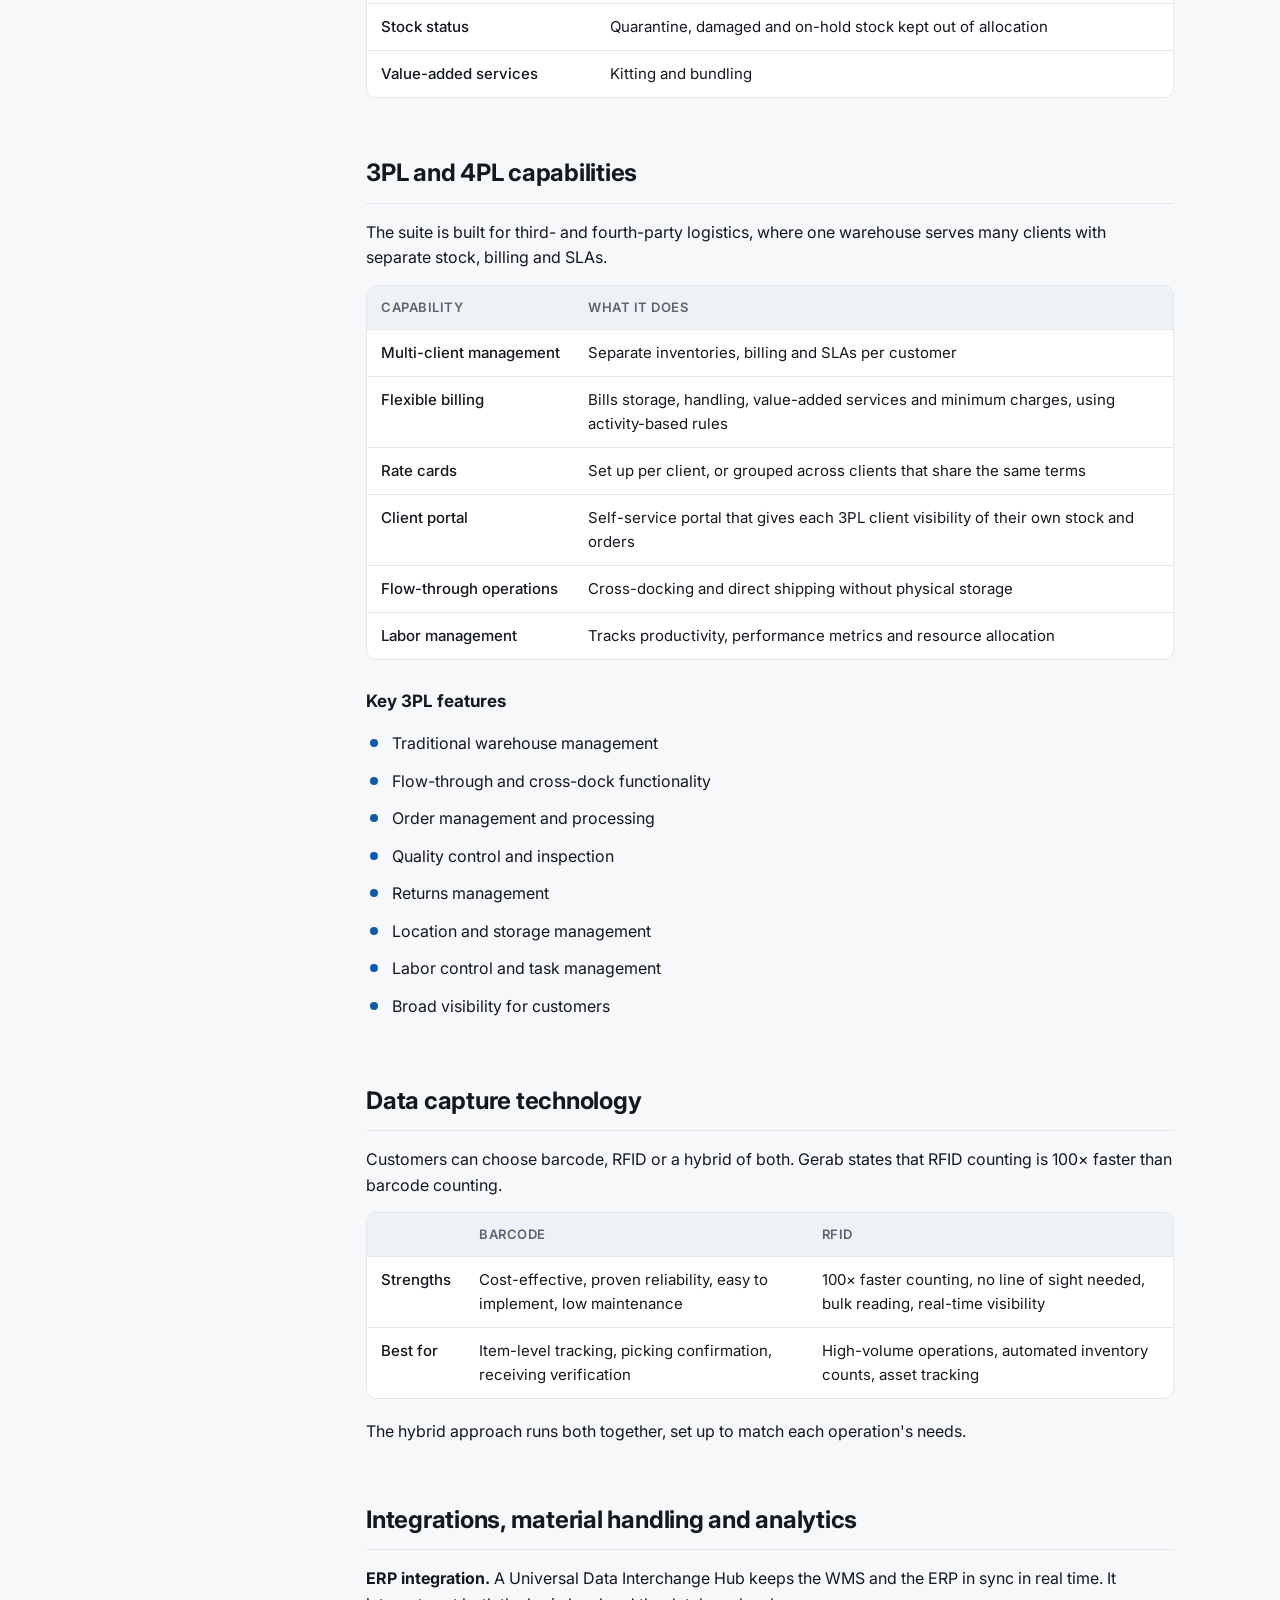
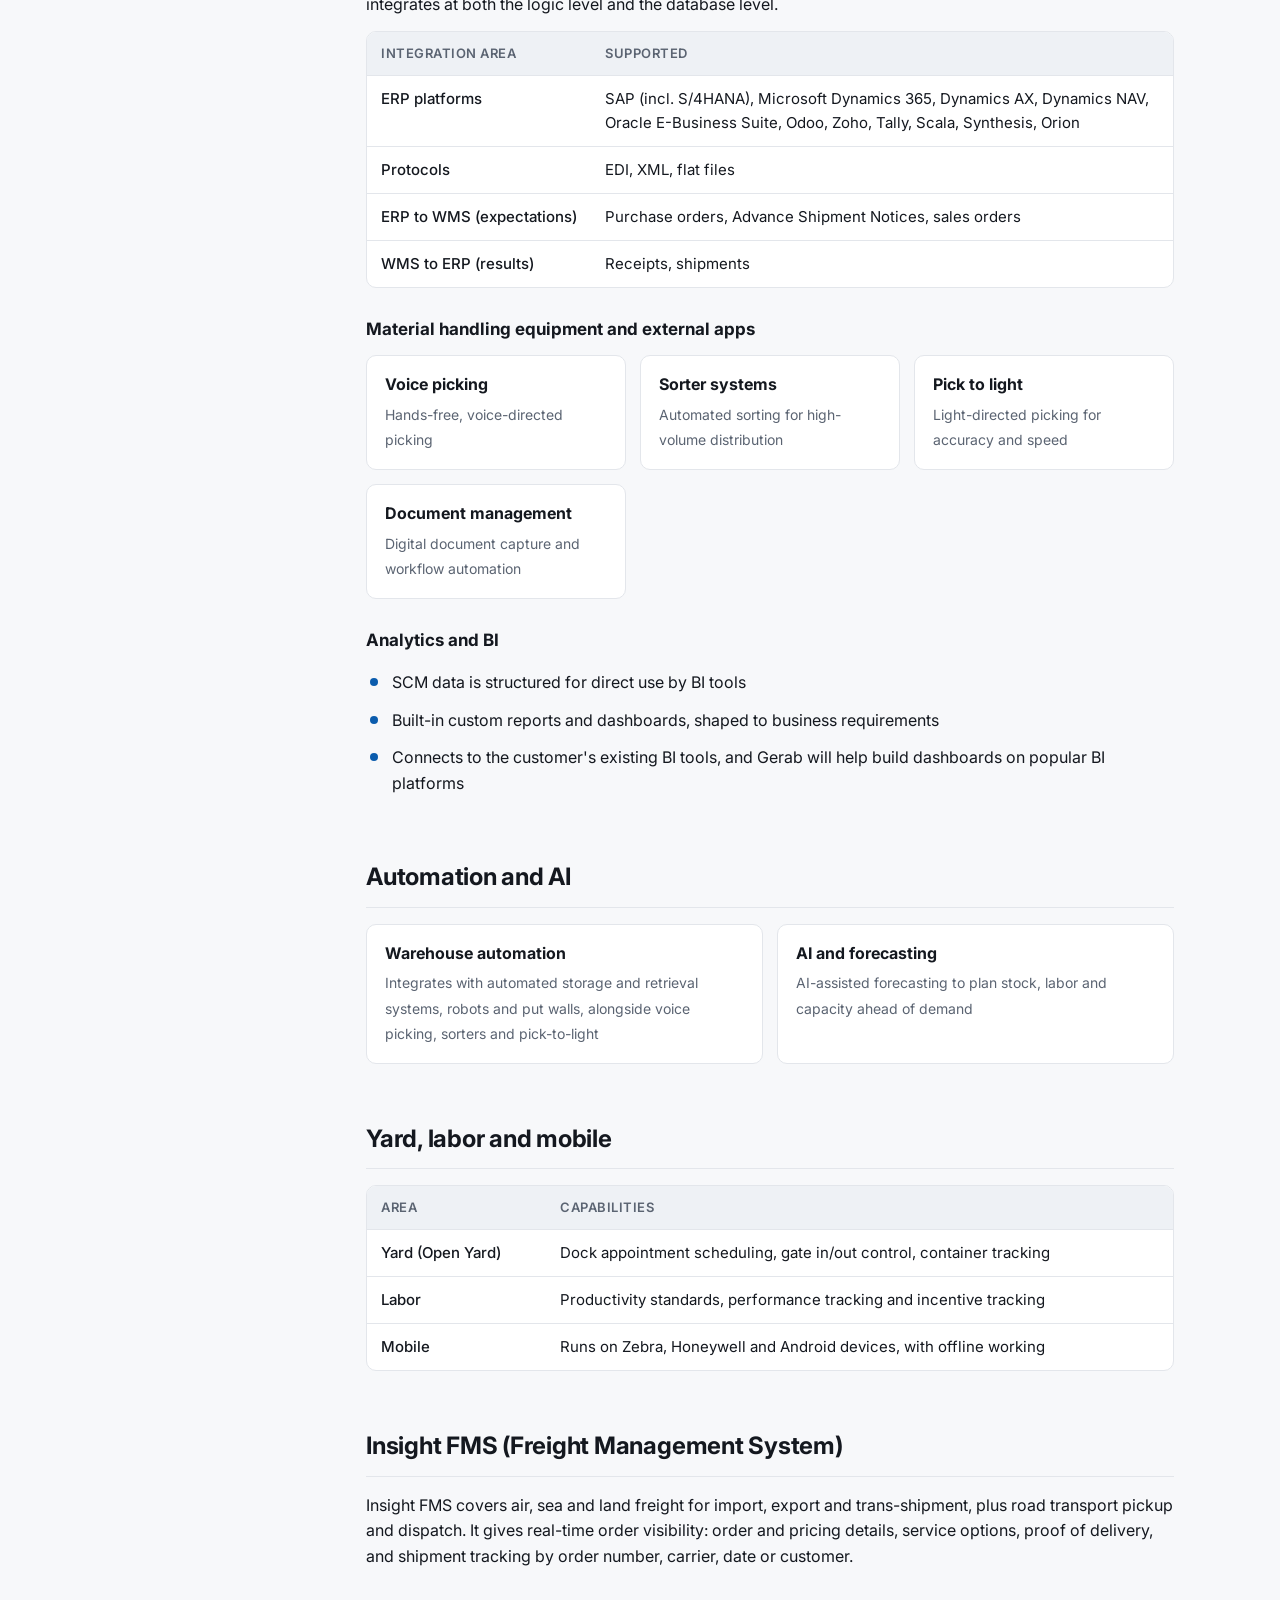
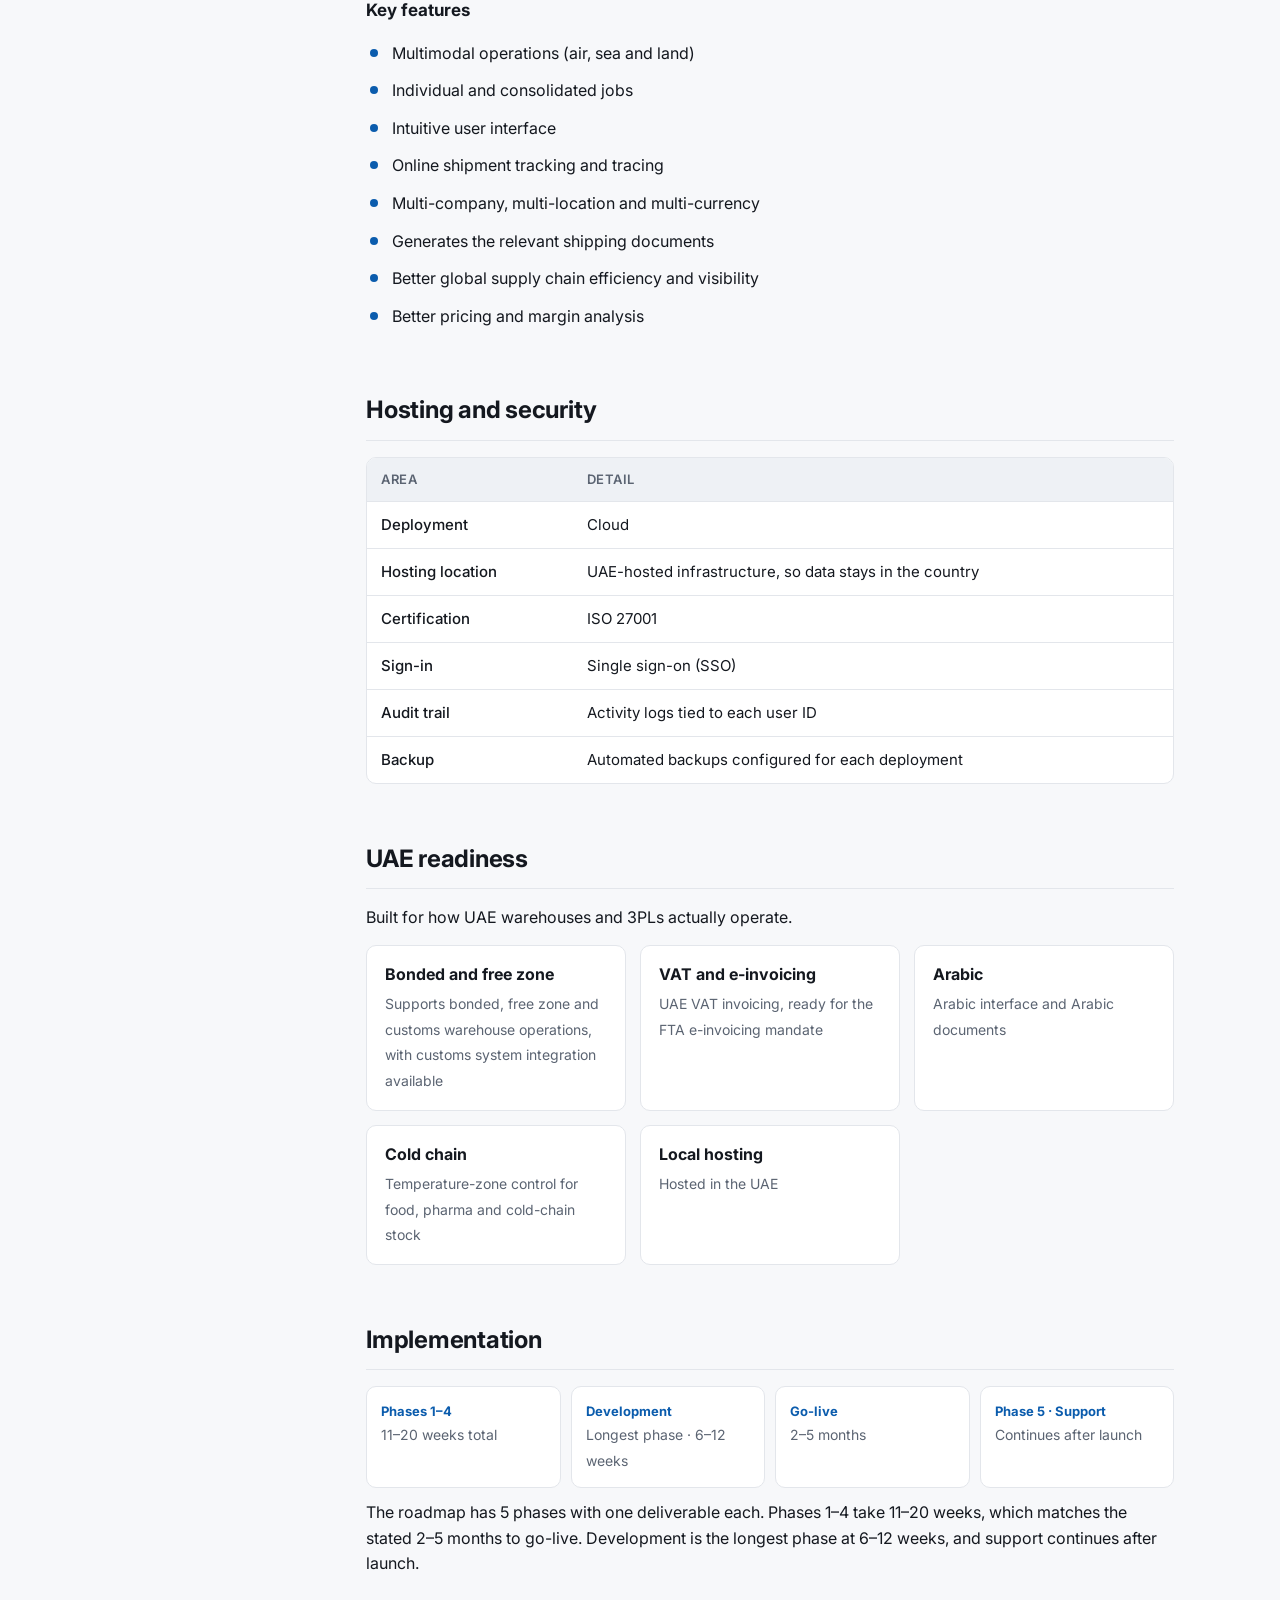
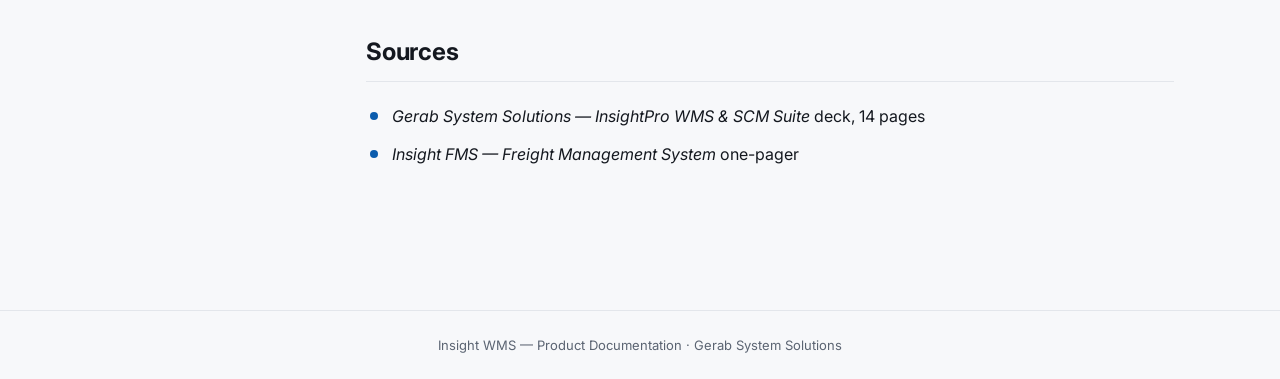
==== commit 5b5b66dc: "Fill documentation gaps: inventory, billing, automation, hosting, security, UAE readiness Co-Authore" ====
--- a/insight-wms/index.html
+++ b/insight-wms/index.html
@@ -94,10 +94,15 @@
   <a href="#overview">Product overview</a>
   <a href="#architecture">Architecture</a>
   <a href="#flows">Inbound &amp; outbound</a>
+  <a href="#inventory">Inventory control</a>
   <a href="#3pl">3PL &amp; 4PL</a>
   <a href="#capture">Data capture</a>
   <a href="#integrations">Integrations &amp; analytics</a>
+  <a href="#automation">Automation &amp; AI</a>
+  <a href="#operations">Yard, labor &amp; mobile</a>
   <a href="#fms">Insight FMS</a>
+  <a href="#security">Hosting &amp; security</a>
+  <a href="#uae">UAE readiness</a>
   <a href="#implementation">Implementation</a>
   <a href="#sources">Sources</a>
 </nav>
@@ -113,6 +118,8 @@
       <tr><td>Product</td><td>InsightPro WMS &amp; SCM Suite</td></tr>
       <tr><td>Target customers</td><td>3PL and 4PL providers, freight forwarders, logistics operators</td></tr>
       <tr><td>Delivery model</td><td>Custom build per customer</td></tr>
+      <tr><td>Deployment</td><td>Cloud, hosted in the UAE</td></tr>
+      <tr><td>Certification</td><td>ISO 27001</td></tr>
       <tr><td>Time to go-live</td><td>2–5 months</td></tr>
       <tr><td>Companion product</td><td>Insight FMS (freight management)</td></tr>
     </tbody>
@@ -168,6 +175,29 @@
       </ol>
     </div>
   </div>
+  <h3>Picking and shipping options</h3>
+  <div class="cards">
+    <div class="card"><strong>Picking methods</strong><span>Batch, cluster and zone picking, plus wave planning</span></div>
+    <div class="card"><strong>Slotting optimization</strong><span>Places items in the best pick locations to cut travel time</span></div>
+    <div class="card"><strong>Short-pick handling</strong><span>Built-in exception handling when stock at a location falls short</span></div>
+    <div class="card"><strong>Parcel shipping</strong><span>Parcel label printing and carrier integration</span></div>
+  </div>
+</section>
+
+<section id="inventory">
+  <h2>Inventory control</h2>
+  <p>InsightPro tracks every unit with the controls that FMCG, pharma, food and industrial operations need.</p>
+  <div class="table-wrap"><table>
+    <thead><tr><th>Capability</th><th>What it covers</th></tr></thead>
+    <tbody>
+      <tr><td>Traceability</td><td>Lot and batch tracking, serial number tracking, expiry dates</td></tr>
+      <tr><td>Rotation rules</td><td>FEFO (first expiry, first out) and FIFO (first in, first out)</td></tr>
+      <tr><td>Replenishment</td><td>Min-max and on-demand replenishment of pick locations</td></tr>
+      <tr><td>Stock accuracy</td><td>Cycle counting without stopping operations</td></tr>
+      <tr><td>Stock status</td><td>Quarantine, damaged and on-hold stock kept out of allocation</td></tr>
+      <tr><td>Value-added services</td><td>Kitting and bundling</td></tr>
+    </tbody>
+  </table></div>
 </section>
 
 <section id="3pl">
@@ -177,7 +207,9 @@
     <thead><tr><th>Capability</th><th>What it does</th></tr></thead>
     <tbody>
       <tr><td>Multi-client management</td><td>Separate inventories, billing and SLAs per customer</td></tr>
-      <tr><td>Flexible billing</td><td>Activity-based billing, storage fees and value-added services</td></tr>
+      <tr><td>Flexible billing</td><td>Bills storage, handling, value-added services and minimum charges, using activity-based rules</td></tr>
+      <tr><td>Rate cards</td><td>Set up per client, or grouped across clients that share the same terms</td></tr>
+      <tr><td>Client portal</td><td>Self-service portal that gives each 3PL client visibility of their own stock and orders</td></tr>
       <tr><td>Flow-through operations</td><td>Cross-docking and direct shipping without physical storage</td></tr>
       <tr><td>Labor management</td><td>Tracks productivity, performance metrics and resource allocation</td></tr>
     </tbody>
@@ -208,7 +240,7 @@
   <div class="table-wrap"><table>
     <thead><tr><th>Integration area</th><th>Supported</th></tr></thead>
     <tbody>
-      <tr><td>ERP platforms</td><td>SAP, Microsoft Dynamics AX, Microsoft Dynamics NAV, Oracle E-Business Suite, Scala, Synthesis, Orion</td></tr>
+      <tr><td>ERP platforms</td><td>SAP (incl. S/4HANA), Microsoft Dynamics 365, Dynamics AX, Dynamics NAV, Oracle E-Business Suite, Odoo, Zoho, Tally, Scala, Synthesis, Orion</td></tr>
       <tr><td>Protocols</td><td>EDI, XML, flat files</td></tr>
       <tr><td>ERP to WMS (expectations)</td><td>Purchase orders, Advance Shipment Notices, sales orders</td></tr>
       <tr><td>WMS to ERP (results)</td><td>Receipts, shipments</td></tr>
@@ -229,6 +261,26 @@
   </ul>
 </section>
 
+<section id="automation">
+  <h2>Automation and AI</h2>
+  <div class="cards">
+    <div class="card"><strong>Warehouse automation</strong><span>Integrates with automated storage and retrieval systems, robots and put walls, alongside voice picking, sorters and pick-to-light</span></div>
+    <div class="card"><strong>AI and forecasting</strong><span>AI-assisted forecasting to plan stock, labor and capacity ahead of demand</span></div>
+  </div>
+</section>
+
+<section id="operations">
+  <h2>Yard, labor and mobile</h2>
+  <div class="table-wrap"><table>
+    <thead><tr><th>Area</th><th>Capabilities</th></tr></thead>
+    <tbody>
+      <tr><td>Yard (Open Yard)</td><td>Dock appointment scheduling, gate in/out control, container tracking</td></tr>
+      <tr><td>Labor</td><td>Productivity standards, performance tracking and incentive tracking</td></tr>
+      <tr><td>Mobile</td><td>Runs on Zebra, Honeywell and Android devices, with offline working</td></tr>
+    </tbody>
+  </table></div>
+</section>
+
 <section id="fms">
   <h2>Insight FMS (Freight Management System)</h2>
   <p>Insight FMS covers air, sea and land freight for import, export and trans-shipment, plus road transport pickup and dispatch. It gives real-time order visibility: order and pricing details, service options, proof of delivery, and shipment tracking by order number, carrier, date or customer.</p>
@@ -237,6 +289,33 @@
     <li>Multimodal operations (air, sea and land)</li><li>Individual and consolidated jobs</li><li>Intuitive user interface</li><li>Online shipment tracking and tracing</li>
     <li>Multi-company, multi-location and multi-currency</li><li>Generates the relevant shipping documents</li><li>Better global supply chain efficiency and visibility</li><li>Better pricing and margin analysis</li>
   </ul>
+</section>
+
+<section id="security">
+  <h2>Hosting and security</h2>
+  <div class="table-wrap"><table>
+    <thead><tr><th>Area</th><th>Detail</th></tr></thead>
+    <tbody>
+      <tr><td>Deployment</td><td>Cloud</td></tr>
+      <tr><td>Hosting location</td><td>UAE-hosted infrastructure, so data stays in the country</td></tr>
+      <tr><td>Certification</td><td>ISO 27001</td></tr>
+      <tr><td>Sign-in</td><td>Single sign-on (SSO)</td></tr>
+      <tr><td>Audit trail</td><td>Activity logs tied to each user ID</td></tr>
+      <tr><td>Backup</td><td>Automated backups configured for each deployment</td></tr>
+    </tbody>
+  </table></div>
+</section>
+
+<section id="uae">
+  <h2>UAE readiness</h2>
+  <p>Built for how UAE warehouses and 3PLs actually operate.</p>
+  <div class="cards">
+    <div class="card"><strong>Bonded and free zone</strong><span>Supports bonded, free zone and customs warehouse operations, with customs system integration available</span></div>
+    <div class="card"><strong>VAT and e-invoicing</strong><span>UAE VAT invoicing, ready for the FTA e-invoicing mandate</span></div>
+    <div class="card"><strong>Arabic</strong><span>Arabic interface and Arabic documents</span></div>
+    <div class="card"><strong>Cold chain</strong><span>Temperature-zone control for food, pharma and cold-chain stock</span></div>
+    <div class="card"><strong>Local hosting</strong><span>Hosted in the UAE</span></div>
+  </div>
 </section>
 
 <section id="implementation">
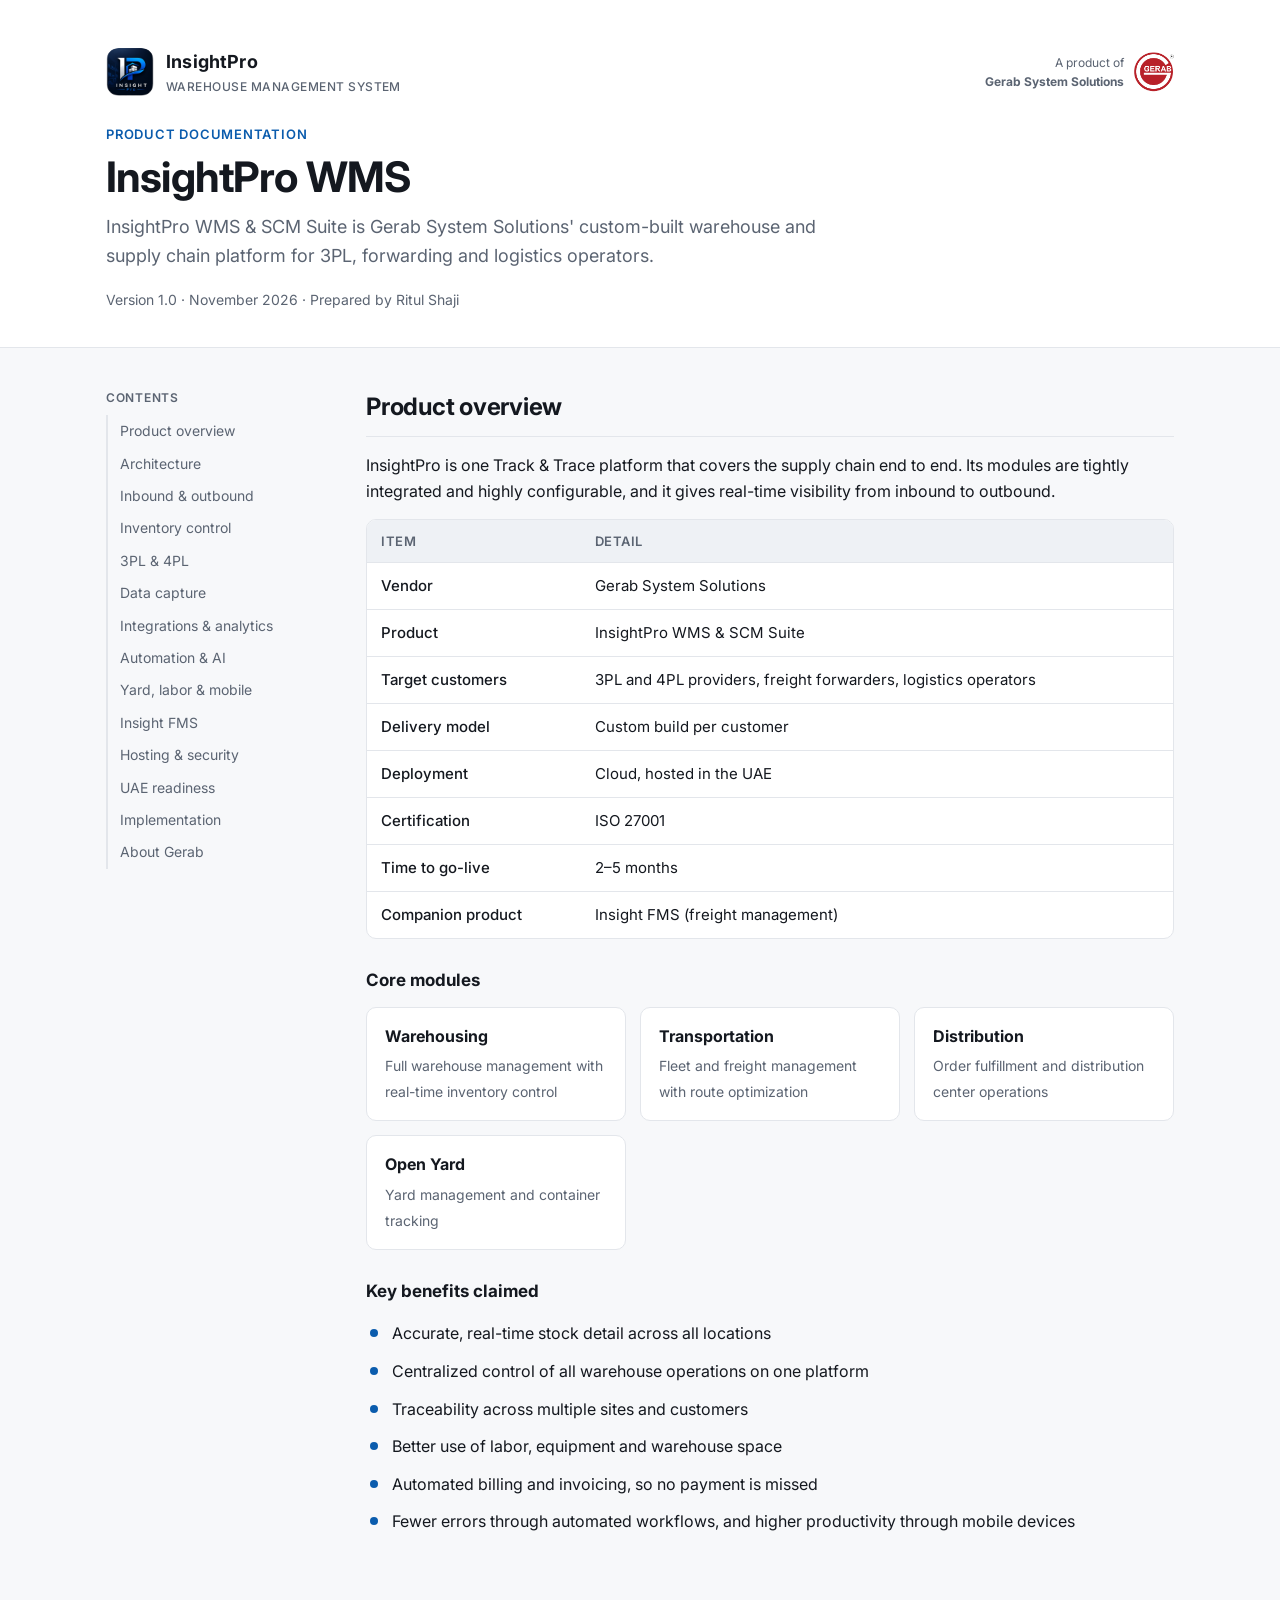
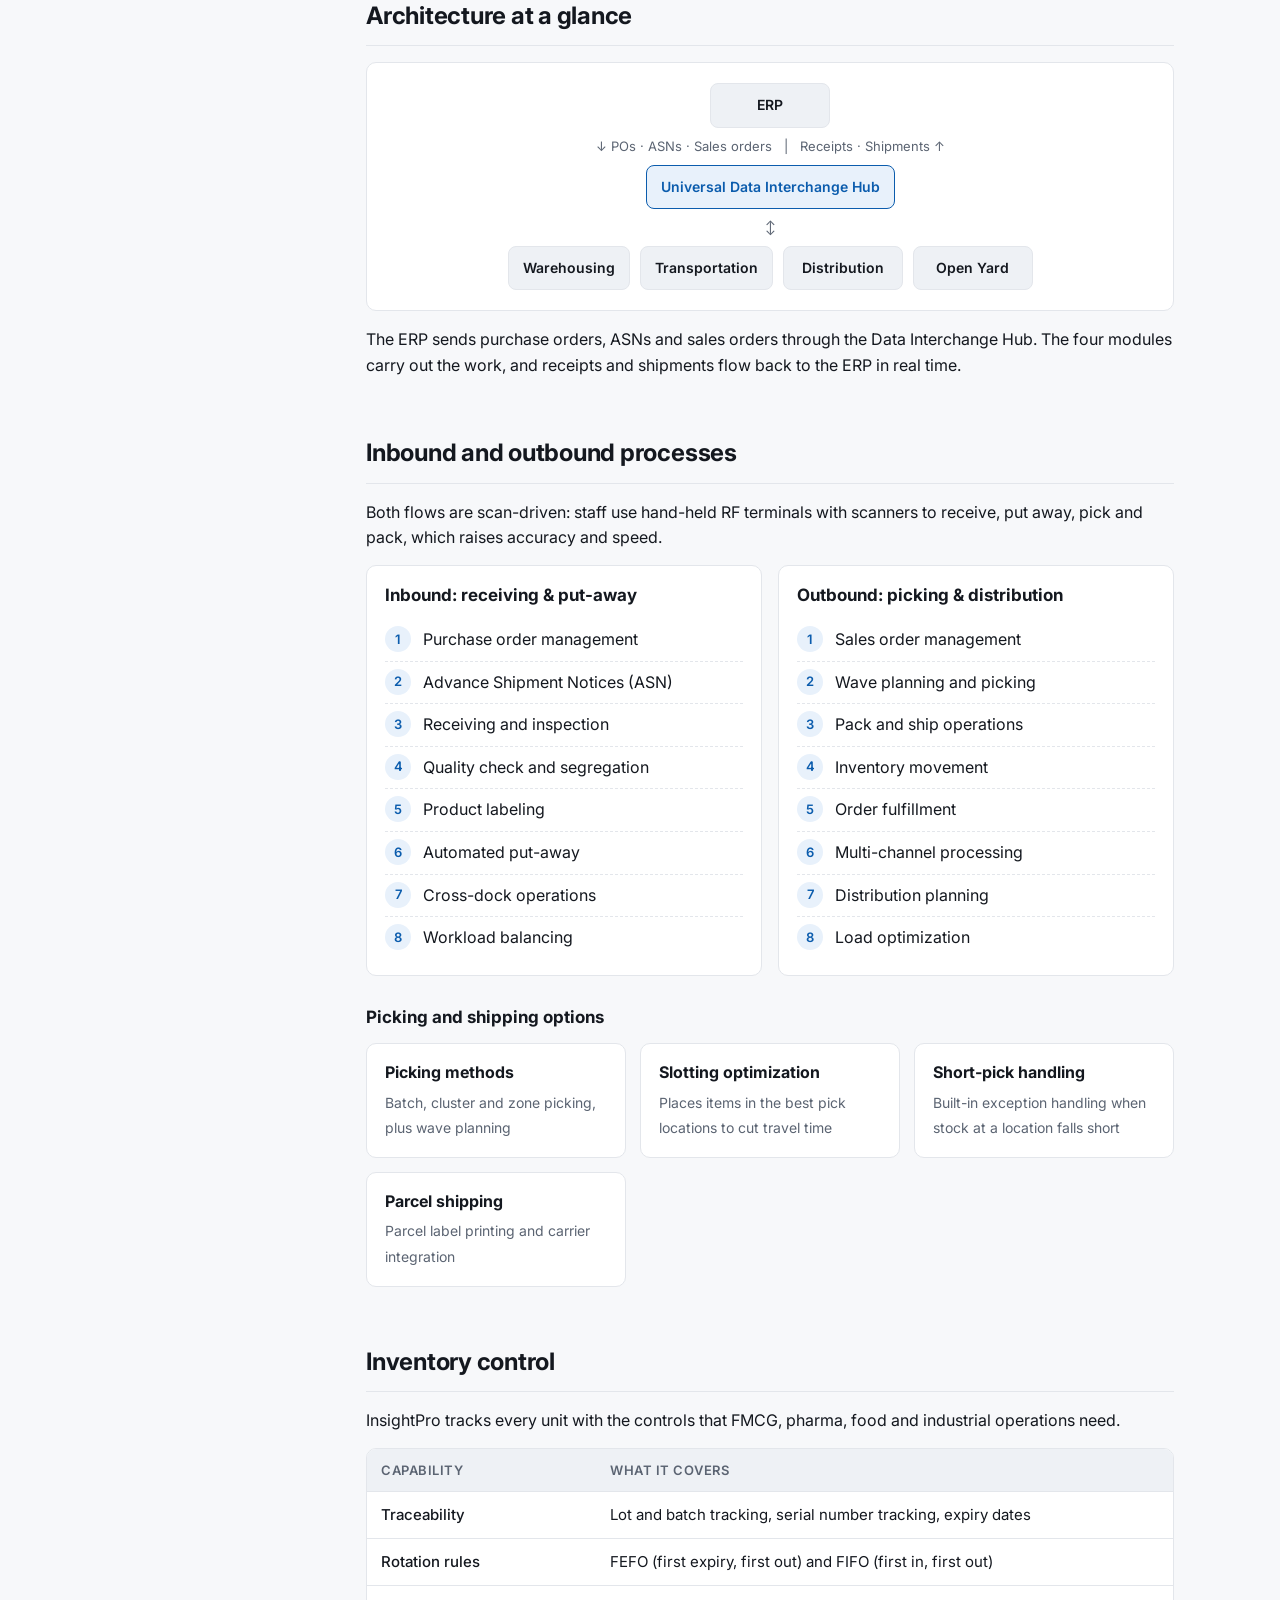
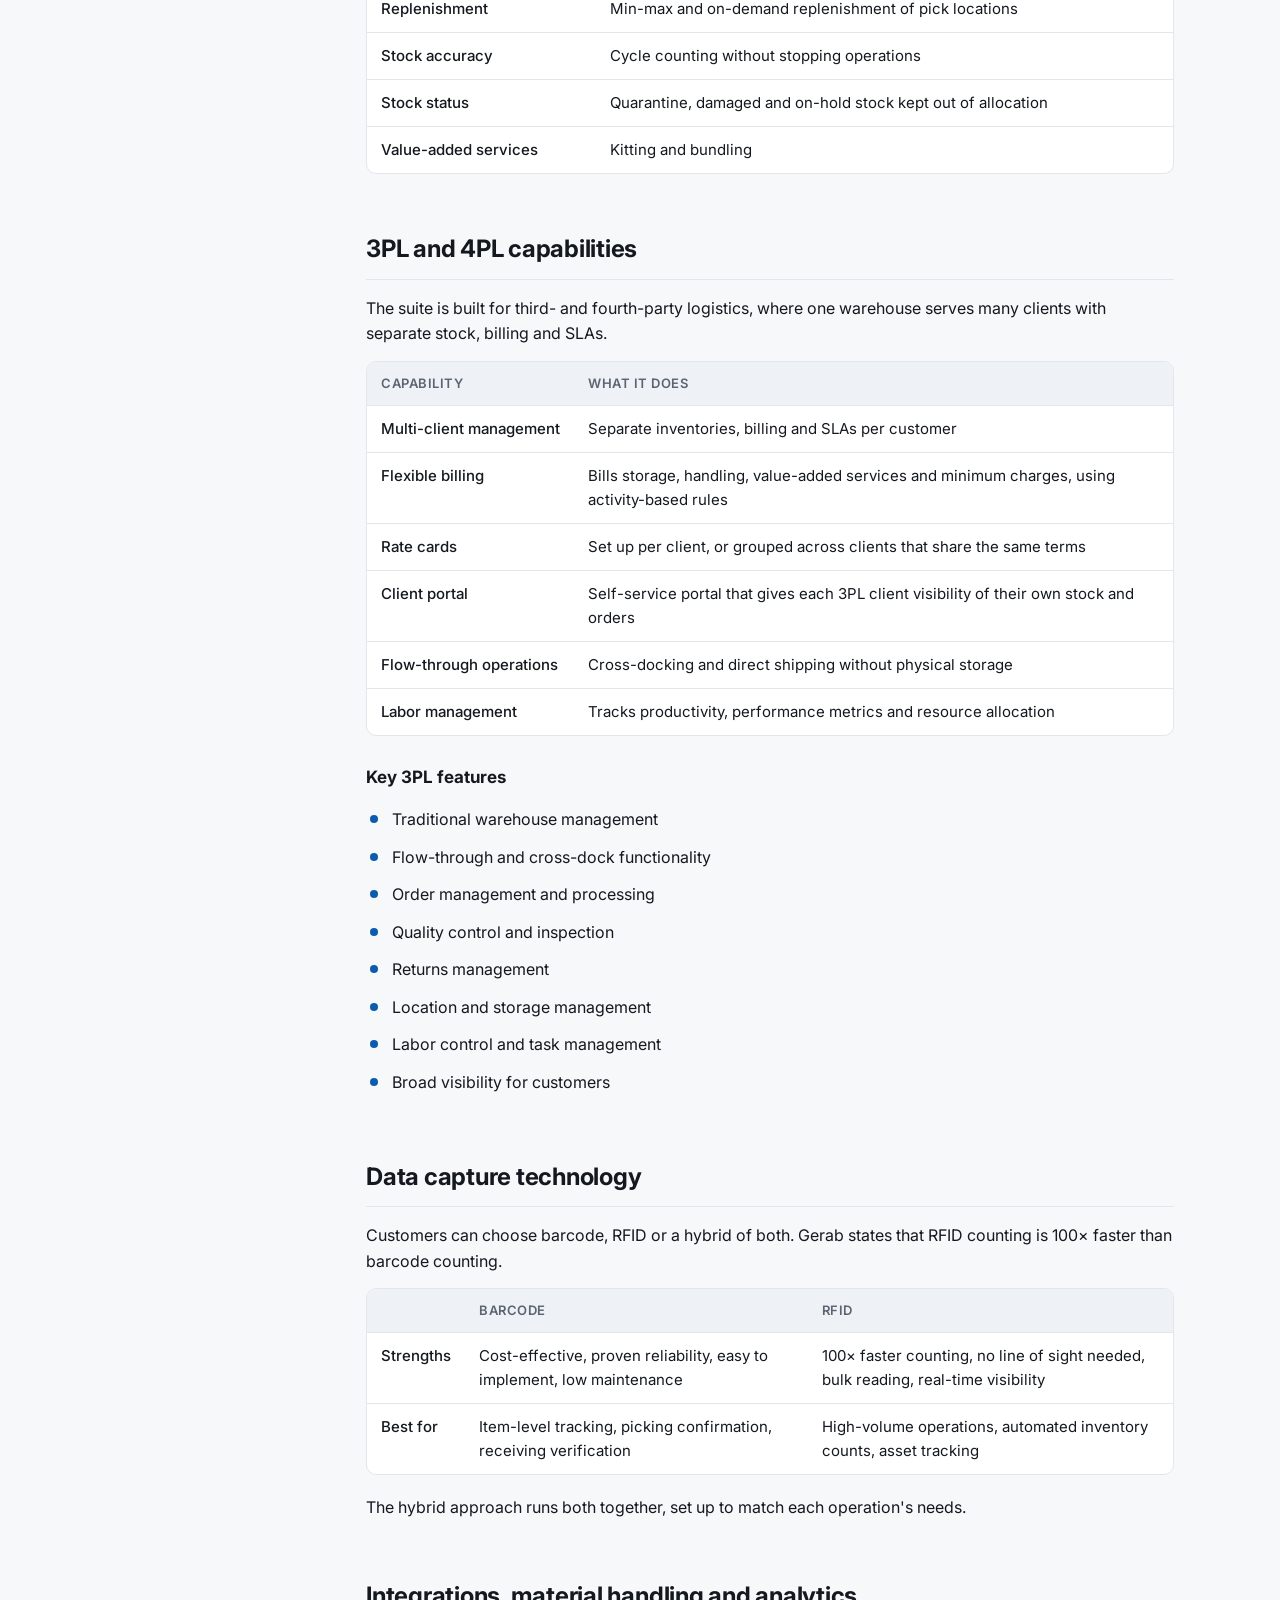
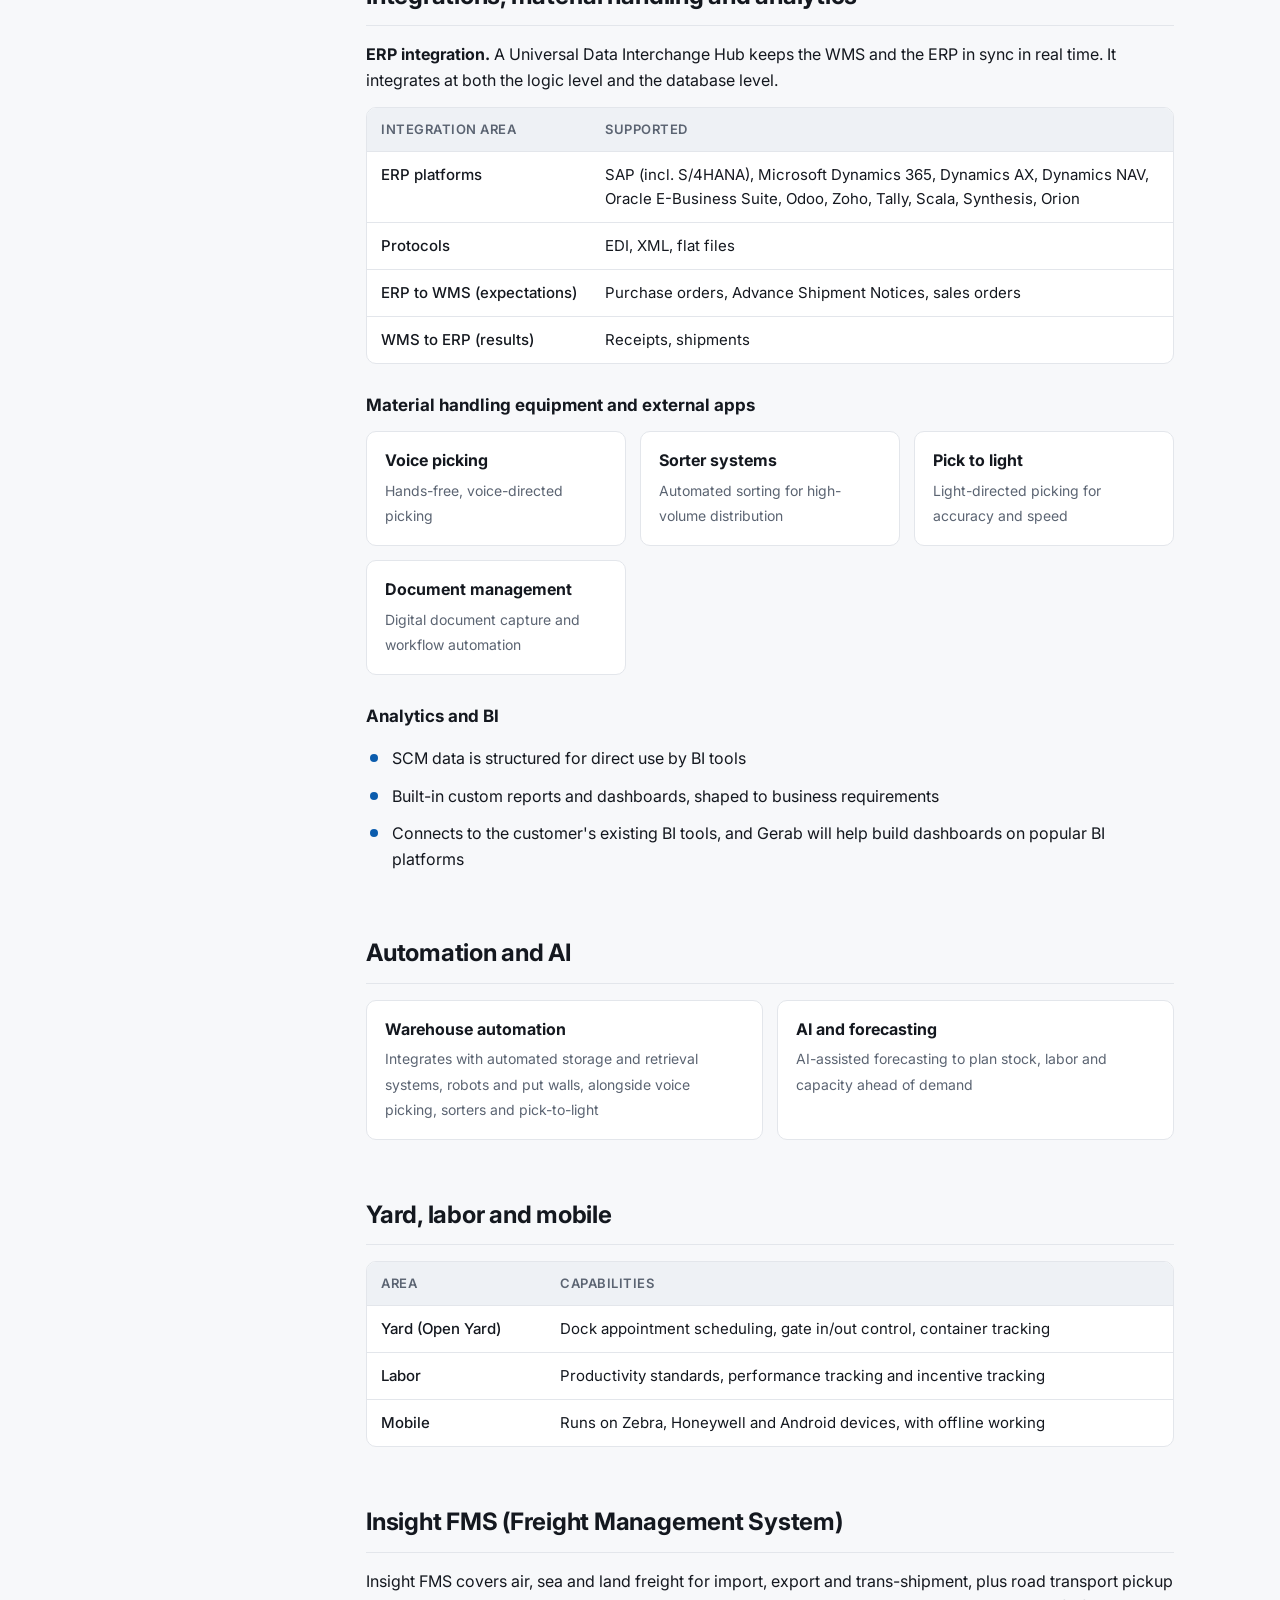
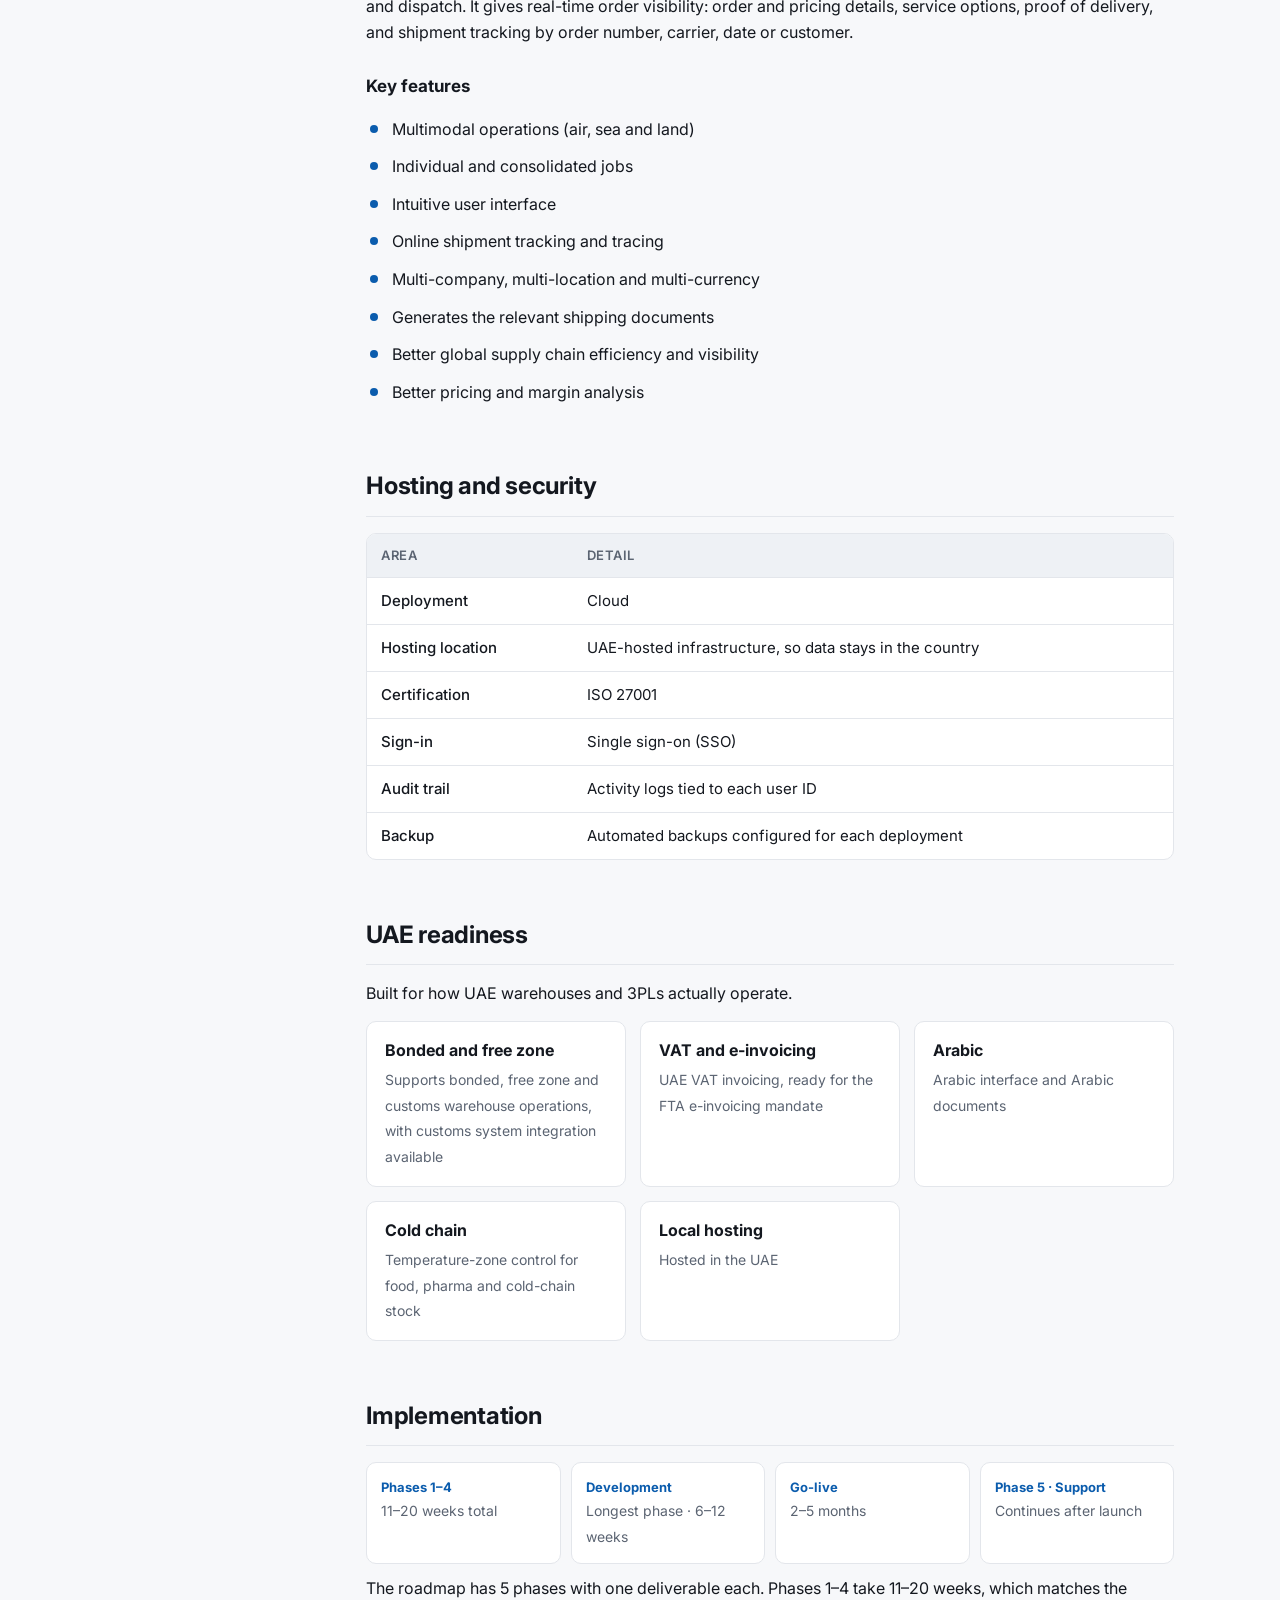
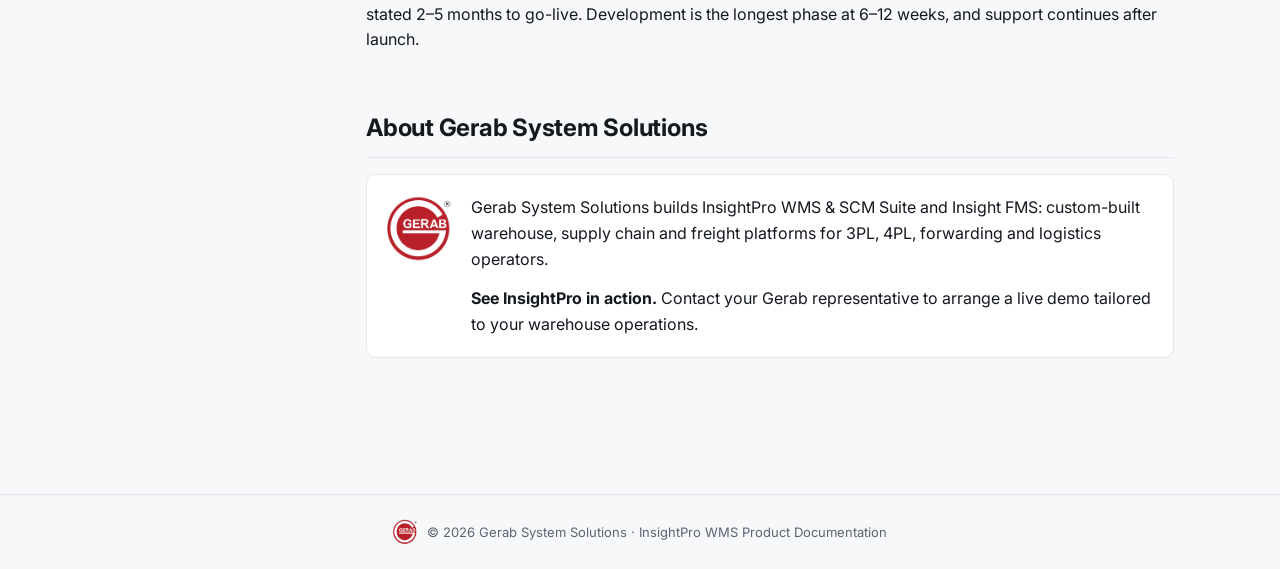
==== commit 58d4a66c: "Add InsightPro and Gerab branding, share preview, About section Co-Authored-By: Claude Opus 5.5 <nor" ====
--- a/insight-wms/index.html
+++ b/insight-wms/index.html
@@ -3,8 +3,16 @@
 <head>
 <meta charset="utf-8">
 <meta name="viewport" content="width=device-width, initial-scale=1">
-<title>Insight WMS Documentation</title>
+<title>InsightPro WMS Documentation</title>
 <meta name="description" content="Product documentation for InsightPro WMS & SCM Suite and Insight FMS by Gerab System Solutions.">
+<link rel="icon" type="image/png" href="assets/favicon.png">
+<link rel="apple-touch-icon" href="assets/insightpro-icon.png">
+<meta property="og:type" content="website">
+<meta property="og:title" content="InsightPro WMS — Product Documentation">
+<meta property="og:description" content="Warehouse and supply chain platform for 3PL, forwarding and logistics operators in the UAE. By Gerab System Solutions.">
+<meta property="og:image" content="https://insight-wms-docs.vercel.app/assets/og.png">
+<meta property="og:url" content="https://insight-wms-docs.vercel.app/">
+<meta name="twitter:card" content="summary_large_image">
 <link rel="preconnect" href="https://fonts.googleapis.com">
 <link href="https://fonts.googleapis.com/css2?family=Inter:wght@400;500;600;700&display=swap" rel="stylesheet">
 <style>
@@ -33,6 +41,16 @@
 h1{font-size:clamp(28px,4.5vw,42px);line-height:1.15;margin:8px 0 12px;letter-spacing:-.02em}
 .lede{font-size:18px;color:var(--muted);max-width:720px;margin:0}
 .meta{margin-top:18px;font-size:14px;color:var(--muted)}
+.brandbar{display:flex;align-items:center;justify-content:space-between;gap:16px;margin-bottom:28px}
+.brand{display:flex;align-items:center;gap:12px;font-weight:700;font-size:18px;letter-spacing:.01em}
+.brand img{width:48px;height:48px;border-radius:12px}
+.brand small{display:block;font-weight:500;font-size:12px;color:var(--muted);letter-spacing:.04em;text-transform:uppercase}
+.by{display:flex;align-items:center;gap:10px;font-size:12px;color:var(--muted);text-align:right}
+.by img{width:40px;height:auto}
+.about{display:flex;gap:20px;align-items:flex-start;background:var(--surface);border:1px solid var(--border);border-radius:10px;padding:20px}
+.about img{width:64px;height:auto;flex:none}
+.foot{display:flex;align-items:center;justify-content:center;gap:10px}
+.foot img{width:24px;height:auto}
 nav.toc{position:sticky;top:24px;align-self:start;padding-top:40px;font-size:14px}
 nav.toc .label{font-weight:600;color:var(--muted);font-size:12px;text-transform:uppercase;letter-spacing:.06em;margin-bottom:8px}
 nav.toc a{display:block;color:var(--muted);text-decoration:none;padding:5px 0 5px 12px;border-left:2px solid var(--border)}
@@ -73,7 +91,13 @@
 ol.assume{padding-left:20px}
 ol.assume li{margin-bottom:10px}
 footer{border-top:1px solid var(--border);color:var(--muted);font-size:13px;text-align:center;padding:24px 16px}
+@media print{
+  nav.toc{display:none} .wrap{display:block} header.hero{border:none}
+  section{break-inside:avoid-page} .card,.table-wrap{break-inside:avoid}
+}
 @media (max-width:820px){
+  .by span{display:none}
+  .about{flex-direction:column}
   .wrap{grid-template-columns:1fr;gap:0}
   nav.toc{display:none}
   td:first-child{white-space:normal}
@@ -82,10 +106,14 @@
 </head>
 <body>
 <header class="hero"><div class="inner">
-  <div class="eyebrow">Gerab System Solutions · Product Documentation</div>
-  <h1>Insight WMS</h1>
+  <div class="brandbar">
+    <div class="brand"><img src="assets/insightpro-icon.png" alt="InsightPro logo"><div>InsightPro<small>Warehouse Management System</small></div></div>
+    <div class="by"><span>A product of<br><strong>Gerab System Solutions</strong></span><img src="assets/gerab-logo.png" alt="Gerab logo"></div>
+  </div>
+  <div class="eyebrow">Product Documentation</div>
+  <h1>InsightPro WMS</h1>
   <p class="lede">InsightPro WMS &amp; SCM Suite is Gerab System Solutions' custom-built warehouse and supply chain platform for 3PL, forwarding and logistics operators.</p>
-  <div class="meta">Nov 3, 2026 · Ritul Shaji</div>
+  <div class="meta">Version 1.0 · November 2026 · Prepared by Ritul Shaji</div>
 </div></header>
 
 <div class="wrap">
@@ -104,7 +132,7 @@
   <a href="#security">Hosting &amp; security</a>
   <a href="#uae">UAE readiness</a>
   <a href="#implementation">Implementation</a>
-  <a href="#sources">Sources</a>
+  <a href="#about">About Gerab</a>
 </nav>
 
 <main>
@@ -329,15 +357,18 @@
   <p>The roadmap has 5 phases with one deliverable each. Phases 1–4 take 11–20 weeks, which matches the stated 2–5 months to go-live. Development is the longest phase at 6–12 weeks, and support continues after launch.</p>
 </section>
 
-<section id="sources">
-  <h2>Sources</h2>
-  <ul class="check">
-    <li><em>Gerab System Solutions — InsightPro WMS &amp; SCM Suite</em> deck, 14 pages</li>
-    <li><em>Insight FMS — Freight Management System</em> one-pager</li>
-  </ul>
+<section id="about">
+  <h2>About Gerab System Solutions</h2>
+  <div class="about">
+    <img src="assets/gerab-logo.png" alt="Gerab logo">
+    <div>
+      <p>Gerab System Solutions builds InsightPro WMS &amp; SCM Suite and Insight FMS: custom-built warehouse, supply chain and freight platforms for 3PL, 4PL, forwarding and logistics operators.</p>
+      <p style="margin:0"><strong>See InsightPro in action.</strong> Contact your Gerab representative to arrange a live demo tailored to your warehouse operations.</p>
+    </div>
+  </div>
 </section>
 </main>
 </div>
-<footer>Insight WMS — Product Documentation · Gerab System Solutions</footer>
+<footer><div class="foot"><img src="assets/gerab-logo.png" alt="">© 2026 Gerab System Solutions · InsightPro WMS Product Documentation</div></footer>
 </body>
 </html>
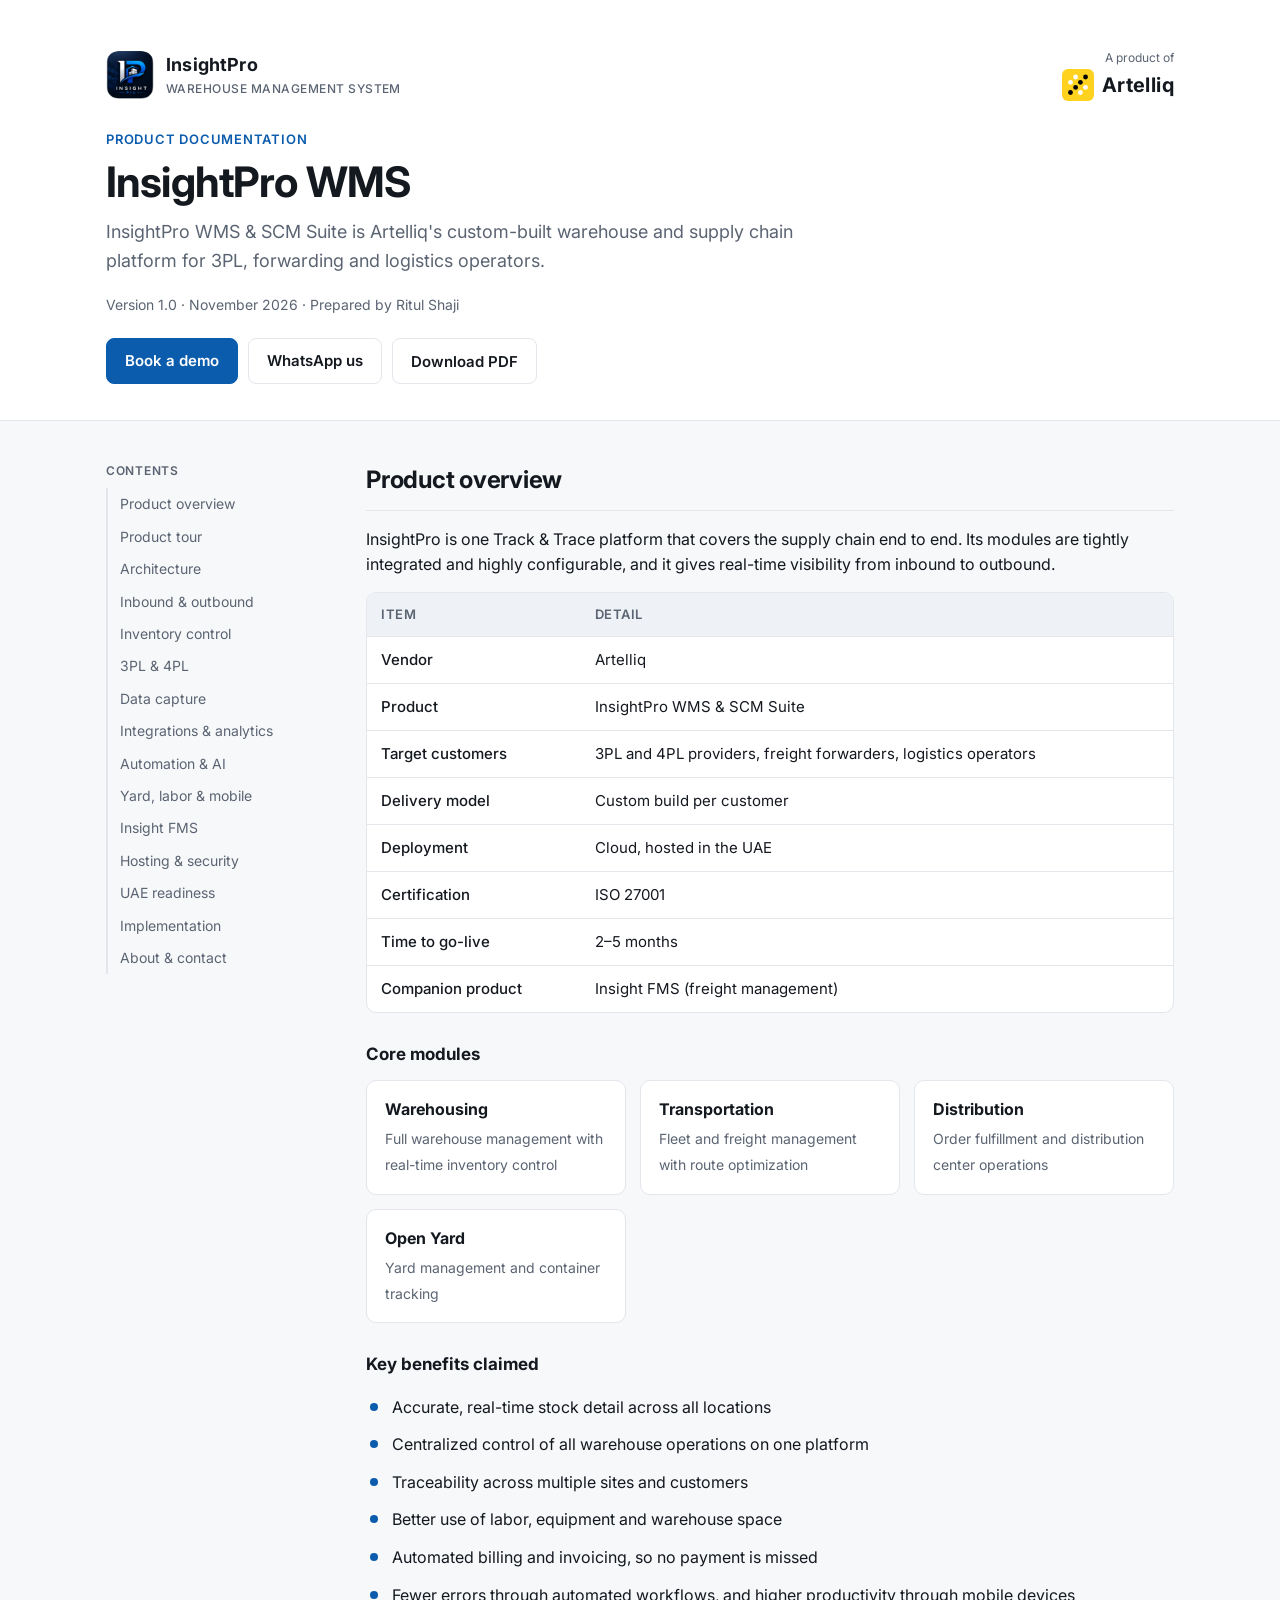
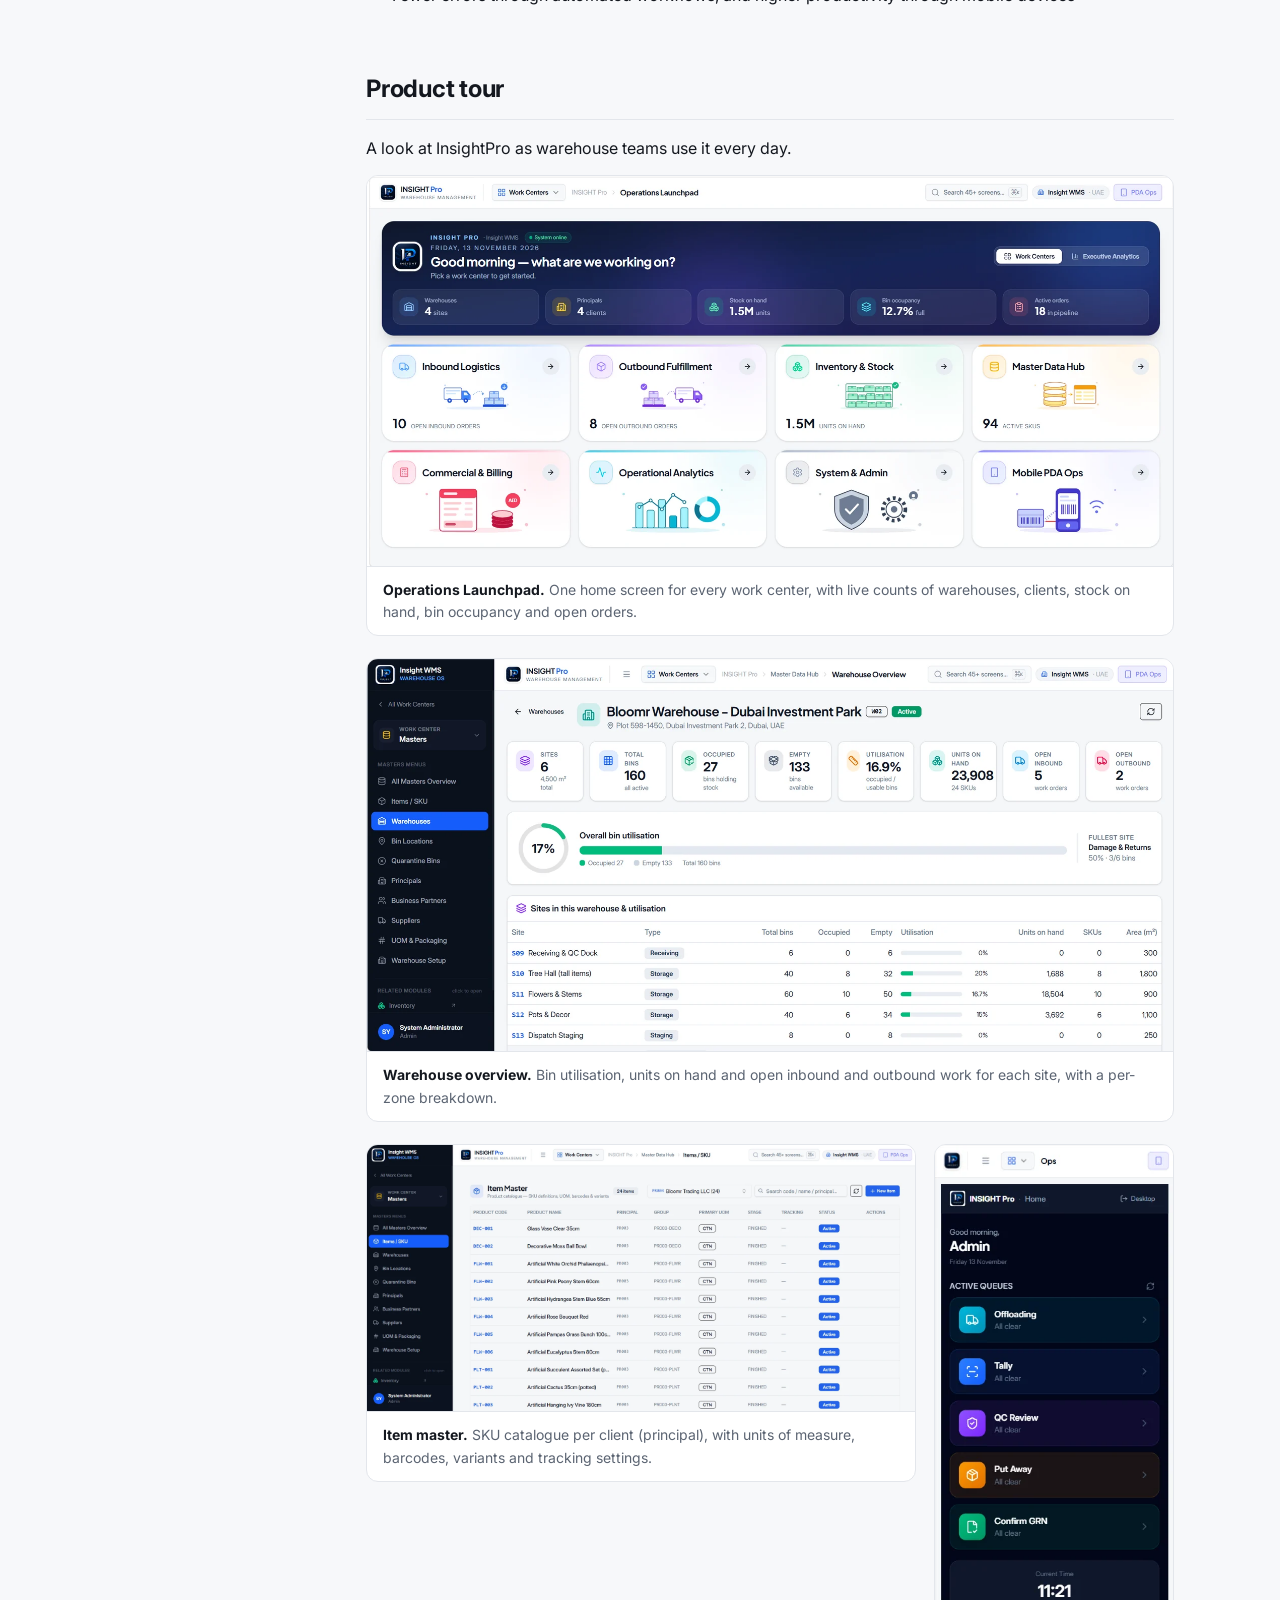
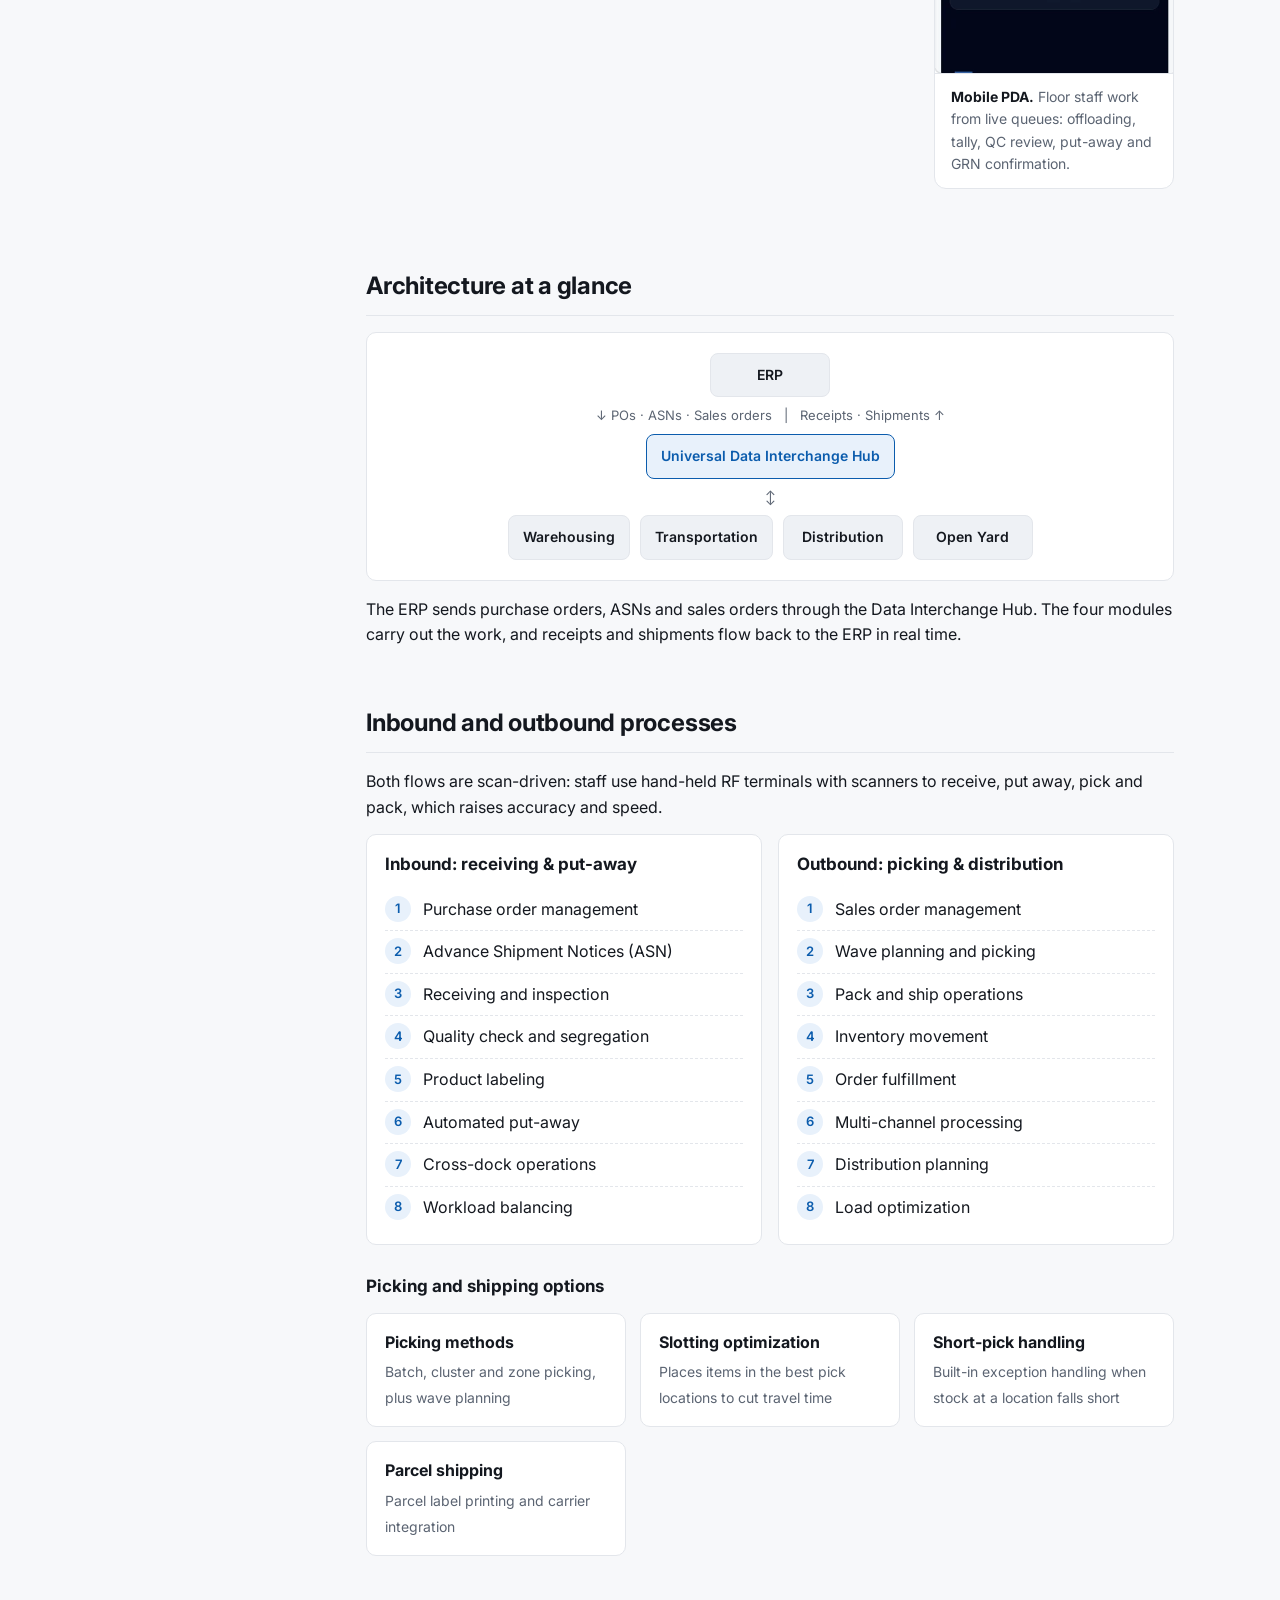
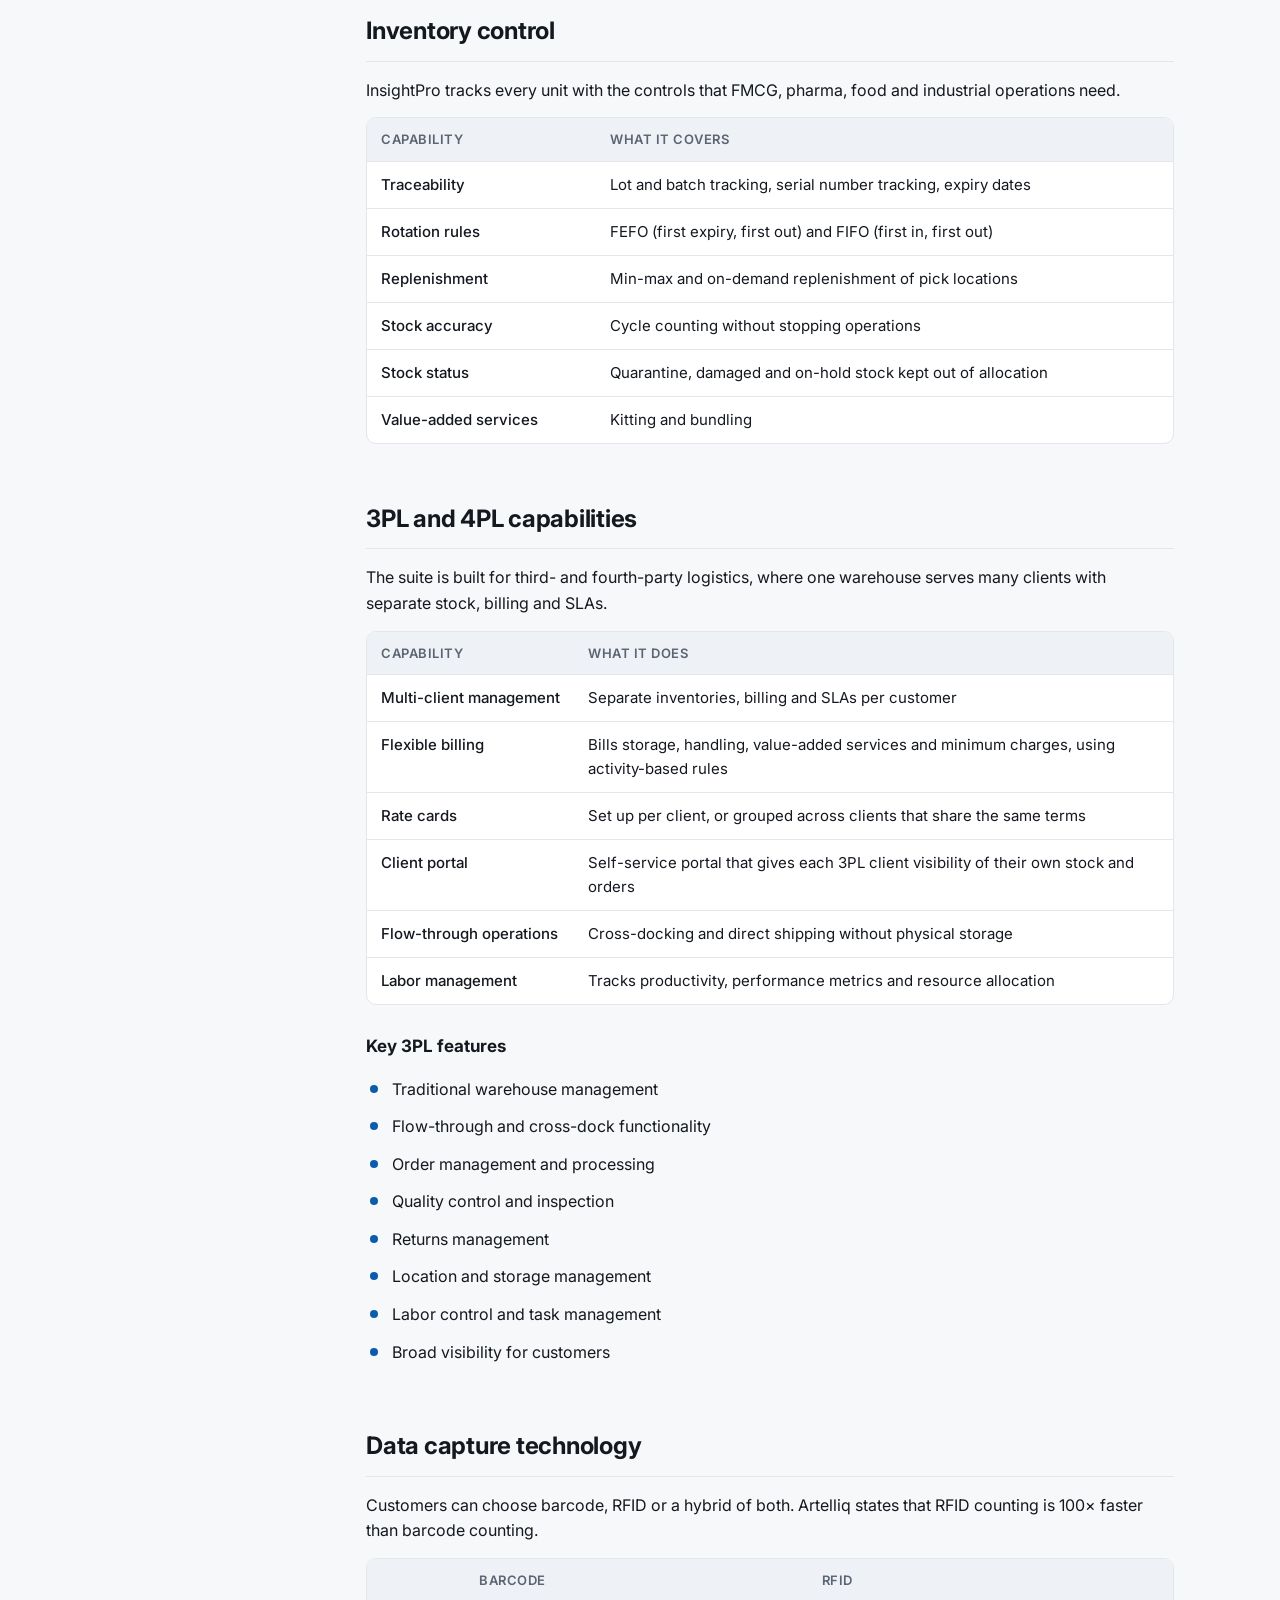
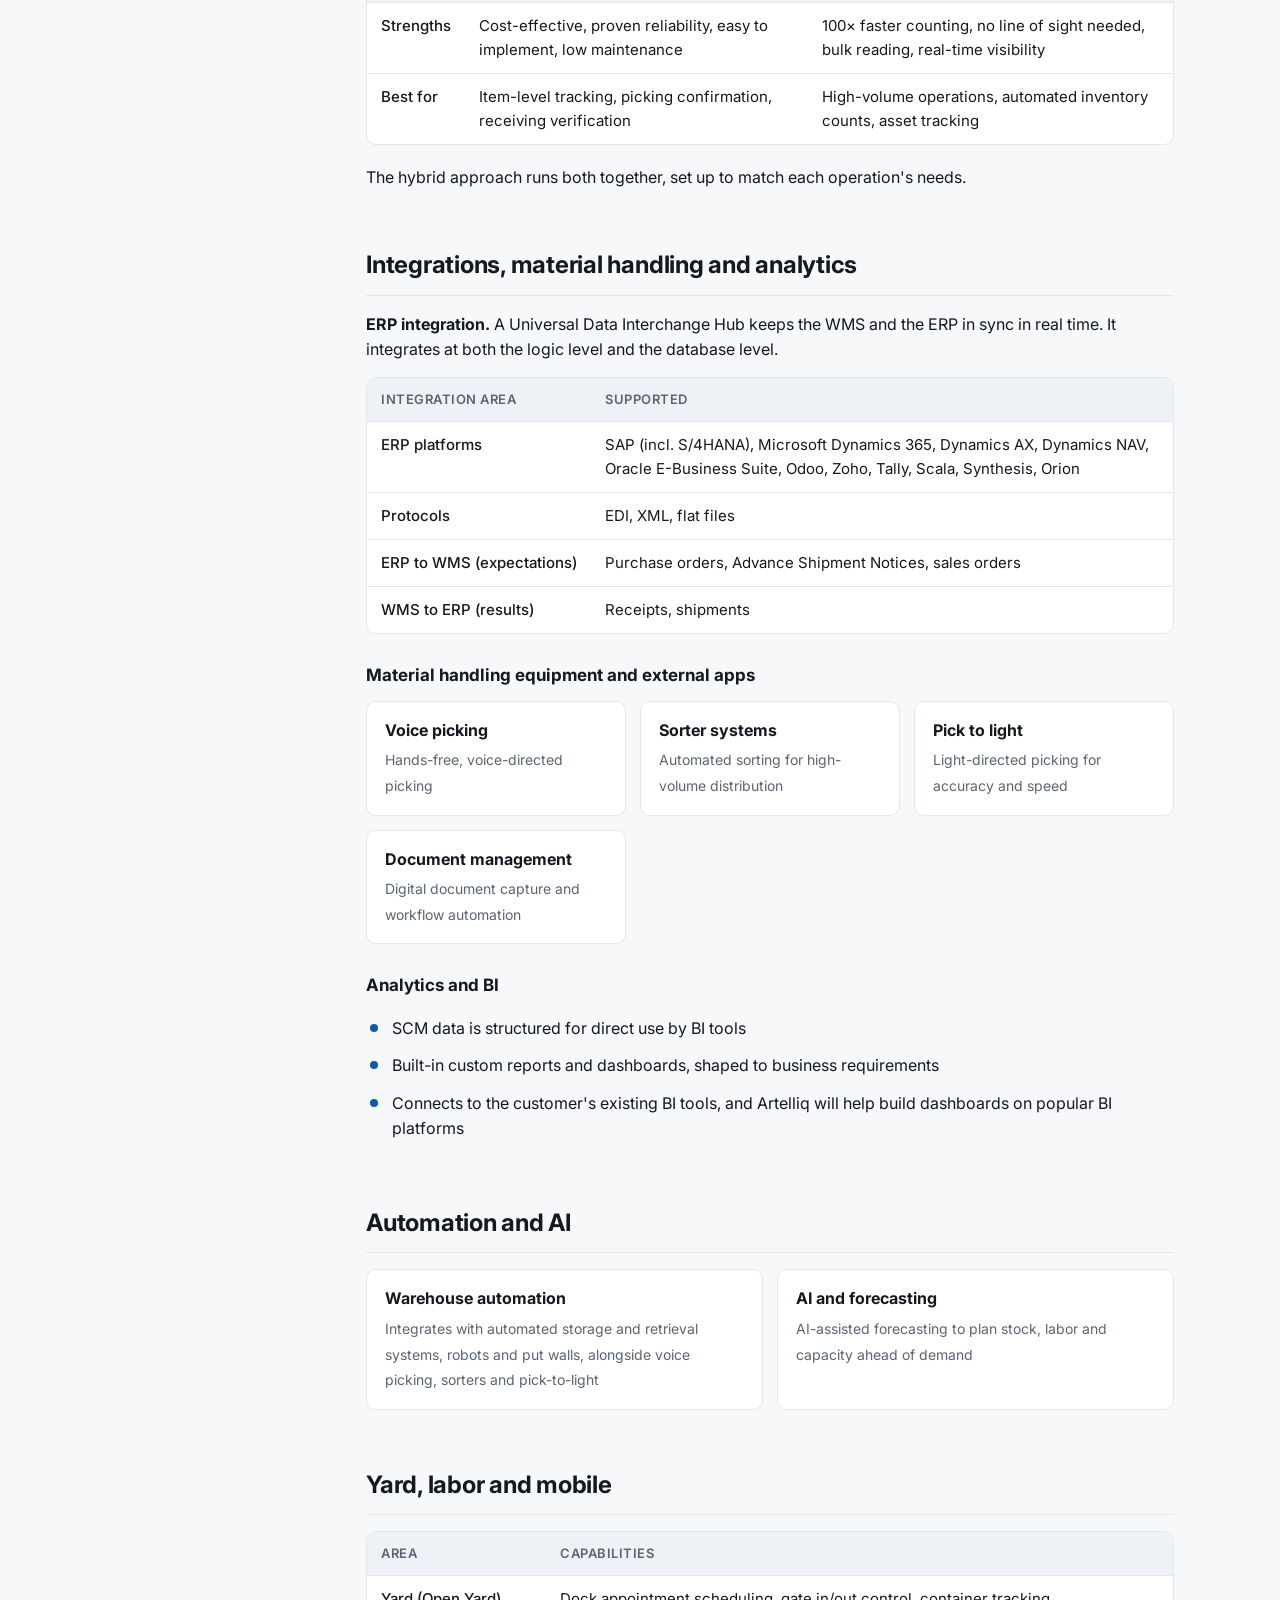
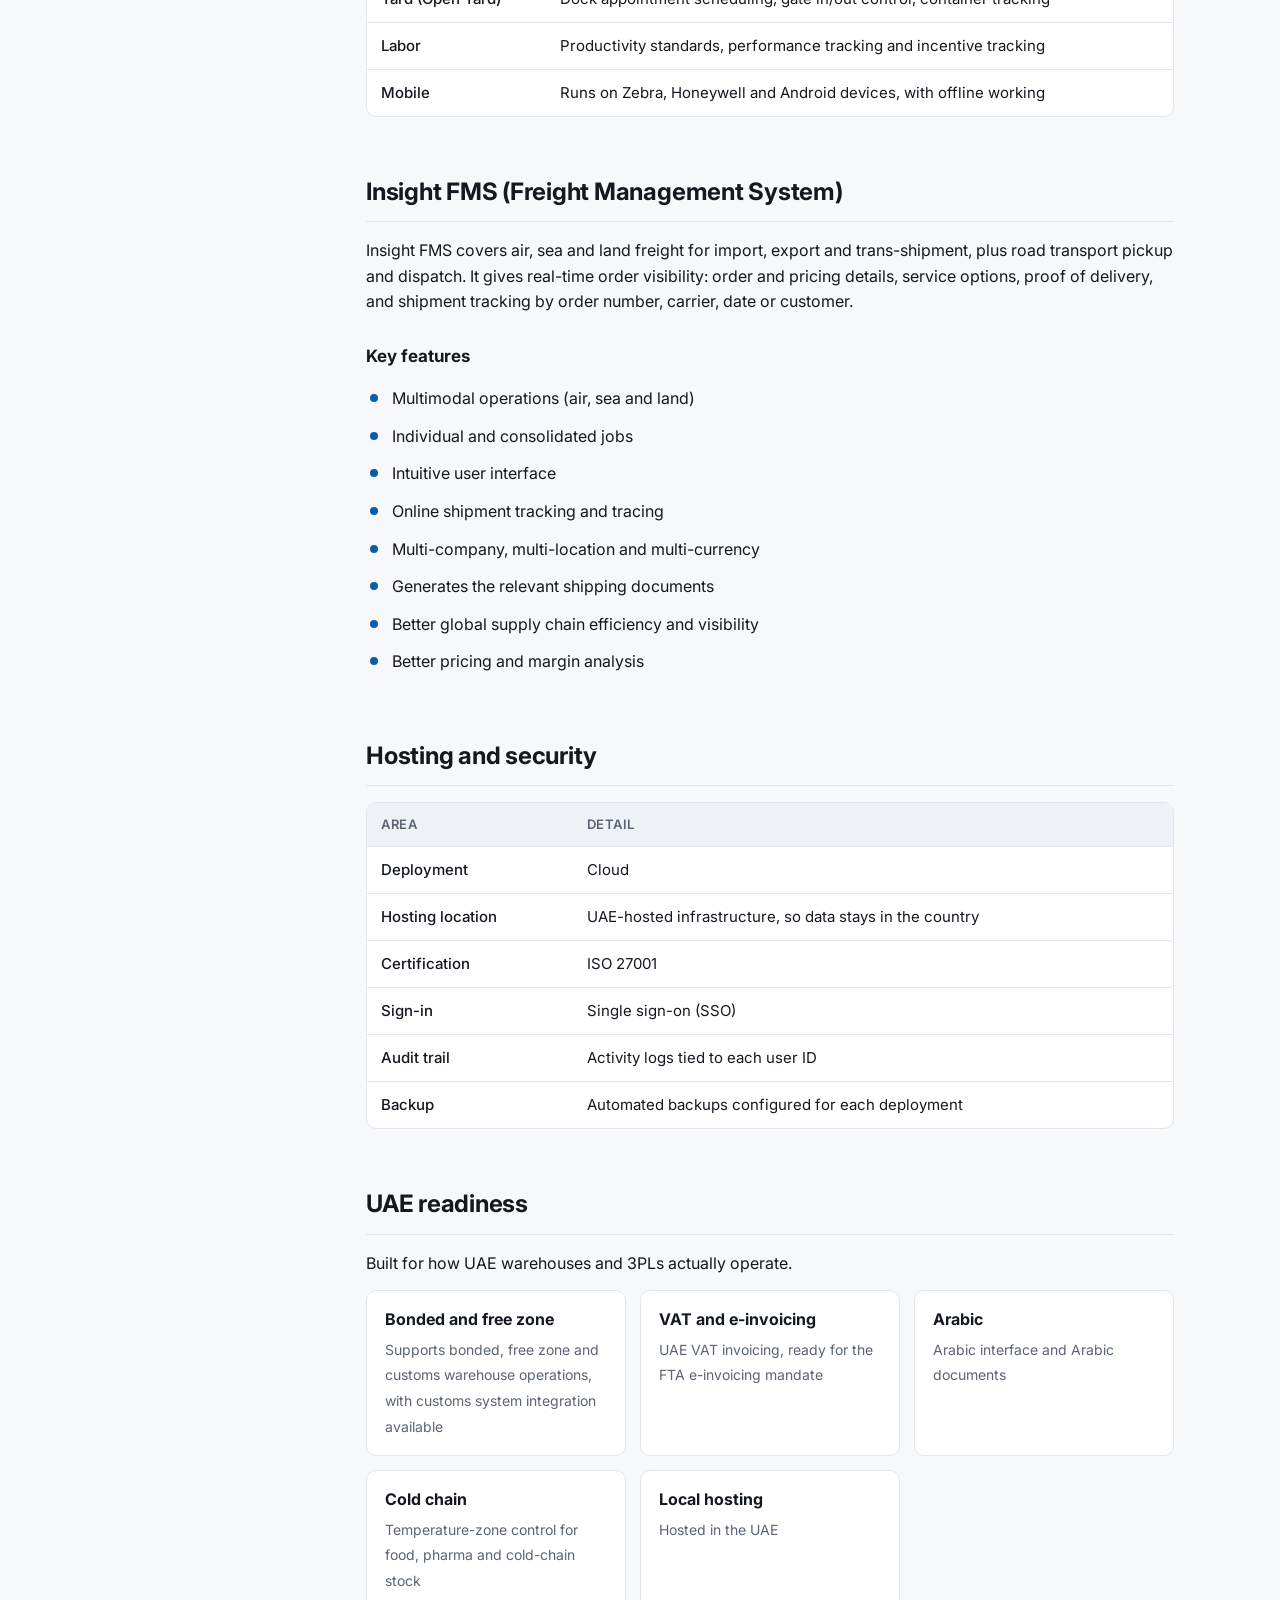
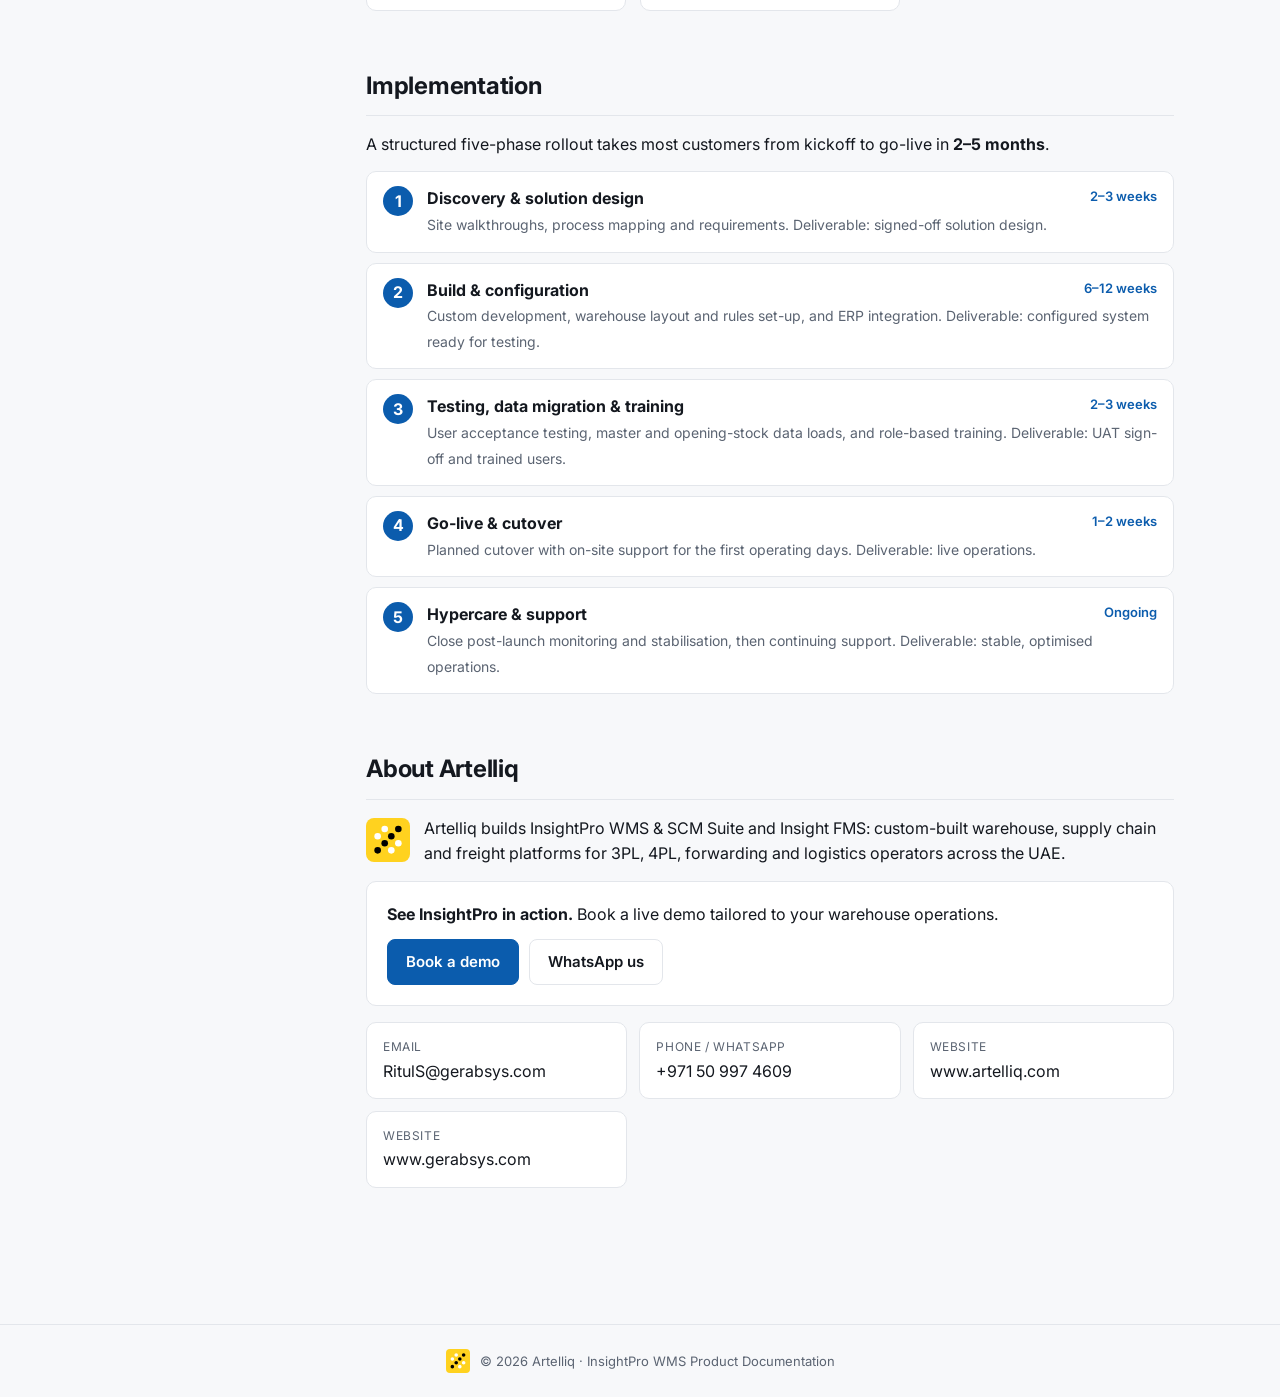
==== commit c0bc26fd: "Rebrand to Artelliq; add product tour, contact, phases, PDF button Co-Authored-By: Claude Opus 5.5 <" ====
--- a/insight-wms/index.html
+++ b/insight-wms/index.html
@@ -4,12 +4,12 @@
 <meta charset="utf-8">
 <meta name="viewport" content="width=device-width, initial-scale=1">
 <title>InsightPro WMS Documentation</title>
-<meta name="description" content="Product documentation for InsightPro WMS & SCM Suite and Insight FMS by Gerab System Solutions.">
+<meta name="description" content="Product documentation for InsightPro WMS & SCM Suite and Insight FMS by Artelliq.">
 <link rel="icon" type="image/png" href="assets/favicon.png">
 <link rel="apple-touch-icon" href="assets/insightpro-icon.png">
 <meta property="og:type" content="website">
 <meta property="og:title" content="InsightPro WMS — Product Documentation">
-<meta property="og:description" content="Warehouse and supply chain platform for 3PL, forwarding and logistics operators in the UAE. By Gerab System Solutions.">
+<meta property="og:description" content="Warehouse and supply chain platform for 3PL, forwarding and logistics operators in the UAE. By Artelliq.">
 <meta property="og:image" content="https://insight-wms-docs.vercel.app/assets/og.png">
 <meta property="og:url" content="https://insight-wms-docs.vercel.app/">
 <meta name="twitter:card" content="summary_large_image">
@@ -46,7 +46,27 @@
 .brand img{width:48px;height:48px;border-radius:12px}
 .brand small{display:block;font-weight:500;font-size:12px;color:var(--muted);letter-spacing:.04em;text-transform:uppercase}
 .by{display:flex;align-items:center;gap:10px;font-size:12px;color:var(--muted);text-align:right}
-.by img{width:40px;height:auto}
+.by{flex-direction:column;align-items:flex-end;gap:2px}
+.artelliq{display:flex;align-items:center;gap:8px;font-size:20px;font-weight:700;letter-spacing:.02em;color:var(--text)}
+.artelliq img{width:32px;height:32px;border-radius:6px}
+.actions{display:flex;flex-wrap:wrap;gap:10px;margin-top:22px}
+.btn{display:inline-flex;align-items:center;gap:8px;padding:10px 18px;border-radius:8px;font-weight:600;font-size:15px;text-decoration:none;border:1px solid var(--border);color:var(--text);background:var(--surface);cursor:pointer;font-family:inherit}
+.btn.primary{background:#0b5cad;border-color:#0b5cad;color:#fff}
+.btn:hover{filter:brightness(1.08)}
+.shot{margin:0 0 22px;background:var(--surface);border:1px solid var(--border);border-radius:12px;overflow:hidden}
+.shot img{display:block;width:100%;height:auto}
+.shot figcaption{padding:12px 16px;font-size:14px;color:var(--muted);border-top:1px solid var(--border)}
+.shot figcaption b{color:var(--text)}
+.tour-split{display:grid;grid-template-columns:minmax(0,1fr) 240px;gap:18px;align-items:start}
+.phases{list-style:none;padding:0;margin:12px 0 16px;counter-reset:ph}
+.phases li{counter-increment:ph;position:relative;padding:14px 16px 14px 60px;background:var(--surface);border:1px solid var(--border);border-radius:10px;margin-bottom:10px}
+.phases li::before{content:counter(ph);position:absolute;left:16px;top:14px;width:30px;height:30px;border-radius:50%;background:var(--accent);color:#fff;font-weight:700;display:grid;place-items:center}
+.phases b{display:block}
+.phases .dur{float:right;font-size:13px;font-weight:600;color:var(--accent);margin-left:8px}
+.phases span.d{color:var(--muted);font-size:14px}
+.contact-grid{display:grid;grid-template-columns:repeat(auto-fit,minmax(200px,1fr));gap:12px;margin-top:16px}
+.contact-grid a{display:block;background:var(--surface);border:1px solid var(--border);border-radius:10px;padding:14px 16px;text-decoration:none;color:var(--text)}
+.contact-grid a small{display:block;color:var(--muted);font-size:12px;text-transform:uppercase;letter-spacing:.05em;margin-bottom:2px}
 .about{display:flex;gap:20px;align-items:flex-start;background:var(--surface);border:1px solid var(--border);border-radius:10px;padding:20px}
 .about img{width:64px;height:auto;flex:none}
 .foot{display:flex;align-items:center;justify-content:center;gap:10px}
@@ -92,12 +112,15 @@
 ol.assume li{margin-bottom:10px}
 footer{border-top:1px solid var(--border);color:var(--muted);font-size:13px;text-align:center;padding:24px 16px}
 @media print{
+  .actions{display:none}
   nav.toc{display:none} .wrap{display:block} header.hero{border:none}
   section{break-inside:avoid-page} .card,.table-wrap{break-inside:avoid}
 }
 @media (max-width:820px){
   .by span{display:none}
   .about{flex-direction:column}
+  .tour-split{grid-template-columns:1fr}
+  .tour-split .shot.mobile{max-width:260px}
   .wrap{grid-template-columns:1fr;gap:0}
   nav.toc{display:none}
   td:first-child{white-space:normal}
@@ -108,18 +131,24 @@
 <header class="hero"><div class="inner">
   <div class="brandbar">
     <div class="brand"><img src="assets/insightpro-icon.png" alt="InsightPro logo"><div>InsightPro<small>Warehouse Management System</small></div></div>
-    <div class="by"><span>A product of<br><strong>Gerab System Solutions</strong></span><img src="assets/gerab-logo.png" alt="Gerab logo"></div>
+    <div class="by"><span>A product of</span><div class="artelliq"><img src="assets/artelliq-logo.svg" alt="">Artelliq</div></div>
   </div>
   <div class="eyebrow">Product Documentation</div>
   <h1>InsightPro WMS</h1>
-  <p class="lede">InsightPro WMS &amp; SCM Suite is Gerab System Solutions' custom-built warehouse and supply chain platform for 3PL, forwarding and logistics operators.</p>
+  <p class="lede">InsightPro WMS &amp; SCM Suite is Artelliq's custom-built warehouse and supply chain platform for 3PL, forwarding and logistics operators.</p>
   <div class="meta">Version 1.0 · November 2026 · Prepared by Ritul Shaji</div>
+  <div class="actions">
+    <a class="btn primary" href="mailto:RitulS@gerabsys.com?subject=InsightPro%20WMS%20demo%20request">Book a demo</a>
+    <a class="btn" href="https://wa.me/971509974609?text=Hi%2C%20I%27d%20like%20to%20know%20more%20about%20InsightPro%20WMS" target="_blank" rel="noopener">WhatsApp us</a>
+    <button class="btn" type="button" onclick="window.print()">Download PDF</button>
+  </div>
 </div></header>
 
 <div class="wrap">
 <nav class="toc" aria-label="Contents">
   <div class="label">Contents</div>
   <a href="#overview">Product overview</a>
+  <a href="#tour">Product tour</a>
   <a href="#architecture">Architecture</a>
   <a href="#flows">Inbound &amp; outbound</a>
   <a href="#inventory">Inventory control</a>
@@ -132,7 +161,7 @@
   <a href="#security">Hosting &amp; security</a>
   <a href="#uae">UAE readiness</a>
   <a href="#implementation">Implementation</a>
-  <a href="#about">About Gerab</a>
+  <a href="#contact">About &amp; contact</a>
 </nav>
 
 <main>
@@ -142,7 +171,7 @@
   <div class="table-wrap"><table>
     <thead><tr><th>Item</th><th>Detail</th></tr></thead>
     <tbody>
-      <tr><td>Vendor</td><td>Gerab System Solutions</td></tr>
+      <tr><td>Vendor</td><td>Artelliq</td></tr>
       <tr><td>Product</td><td>InsightPro WMS &amp; SCM Suite</td></tr>
       <tr><td>Target customers</td><td>3PL and 4PL providers, freight forwarders, logistics operators</td></tr>
       <tr><td>Delivery model</td><td>Custom build per customer</td></tr>
@@ -168,6 +197,17 @@
     <li>Automated billing and invoicing, so no payment is missed</li>
     <li>Fewer errors through automated workflows, and higher productivity through mobile devices</li>
   </ul>
+</section>
+
+<section id="tour">
+  <h2>Product tour</h2>
+  <p>A look at InsightPro as warehouse teams use it every day.</p>
+  <figure class="shot"><img src="assets/tour-launchpad.webp" alt="InsightPro Operations Launchpad" loading="lazy"><figcaption><b>Operations Launchpad.</b> One home screen for every work center, with live counts of warehouses, clients, stock on hand, bin occupancy and open orders.</figcaption></figure>
+  <figure class="shot"><img src="assets/tour-warehouse.webp" alt="Warehouse overview with bin utilisation" loading="lazy"><figcaption><b>Warehouse overview.</b> Bin utilisation, units on hand and open inbound and outbound work for each site, with a per-zone breakdown.</figcaption></figure>
+  <div class="tour-split">
+    <figure class="shot"><img src="assets/tour-items.webp" alt="Item master catalogue" loading="lazy"><figcaption><b>Item master.</b> SKU catalogue per client (principal), with units of measure, barcodes, variants and tracking settings.</figcaption></figure>
+    <figure class="shot mobile"><img src="assets/tour-mobile.webp" alt="Mobile PDA operations screen" loading="lazy"><figcaption><b>Mobile PDA.</b> Floor staff work from live queues: offloading, tally, QC review, put-away and GRN confirmation.</figcaption></figure>
+  </div>
 </section>
 
 <section id="architecture">
@@ -251,7 +291,7 @@
 
 <section id="capture">
   <h2>Data capture technology</h2>
-  <p>Customers can choose barcode, RFID or a hybrid of both. Gerab states that RFID counting is 100× faster than barcode counting.</p>
+  <p>Customers can choose barcode, RFID or a hybrid of both. Artelliq states that RFID counting is 100× faster than barcode counting.</p>
   <div class="table-wrap"><table>
     <thead><tr><th></th><th>Barcode</th><th>RFID</th></tr></thead>
     <tbody>
@@ -285,7 +325,7 @@
   <ul class="check">
     <li>SCM data is structured for direct use by BI tools</li>
     <li>Built-in custom reports and dashboards, shaped to business requirements</li>
-    <li>Connects to the customer's existing BI tools, and Gerab will help build dashboards on popular BI platforms</li>
+    <li>Connects to the customer's existing BI tools, and Artelliq will help build dashboards on popular BI platforms</li>
   </ul>
 </section>
 
@@ -348,27 +388,35 @@
 
 <section id="implementation">
   <h2>Implementation</h2>
-  <div class="timeline">
-    <div class="tl"><b>Phases 1–4</b><span>11–20 weeks total</span></div>
-    <div class="tl"><b>Development</b><span>Longest phase · 6–12 weeks</span></div>
-    <div class="tl"><b>Go-live</b><span>2–5 months</span></div>
-    <div class="tl"><b>Phase 5 · Support</b><span>Continues after launch</span></div>
-  </div>
-  <p>The roadmap has 5 phases with one deliverable each. Phases 1–4 take 11–20 weeks, which matches the stated 2–5 months to go-live. Development is the longest phase at 6–12 weeks, and support continues after launch.</p>
-</section>
-
-<section id="about">
-  <h2>About Gerab System Solutions</h2>
-  <div class="about">
-    <img src="assets/gerab-logo.png" alt="Gerab logo">
-    <div>
-      <p>Gerab System Solutions builds InsightPro WMS &amp; SCM Suite and Insight FMS: custom-built warehouse, supply chain and freight platforms for 3PL, 4PL, forwarding and logistics operators.</p>
-      <p style="margin:0"><strong>See InsightPro in action.</strong> Contact your Gerab representative to arrange a live demo tailored to your warehouse operations.</p>
+  <p>A structured five-phase rollout takes most customers from kickoff to go-live in <strong>2–5 months</strong>.</p>
+  <ol class="phases">
+    <li><span class="dur">2–3 weeks</span><b>Discovery &amp; solution design</b><span class="d">Site walkthroughs, process mapping and requirements. Deliverable: signed-off solution design.</span></li>
+    <li><span class="dur">6–12 weeks</span><b>Build &amp; configuration</b><span class="d">Custom development, warehouse layout and rules set-up, and ERP integration. Deliverable: configured system ready for testing.</span></li>
+    <li><span class="dur">2–3 weeks</span><b>Testing, data migration &amp; training</b><span class="d">User acceptance testing, master and opening-stock data loads, and role-based training. Deliverable: UAT sign-off and trained users.</span></li>
+    <li><span class="dur">1–2 weeks</span><b>Go-live &amp; cutover</b><span class="d">Planned cutover with on-site support for the first operating days. Deliverable: live operations.</span></li>
+    <li><span class="dur">Ongoing</span><b>Hypercare &amp; support</b><span class="d">Close post-launch monitoring and stabilisation, then continuing support. Deliverable: stable, optimised operations.</span></li>
+  </ol>
+</section>
+
+<section id="contact">
+  <h2>About Artelliq</h2>
+  <p><img src="assets/artelliq-logo.svg" alt="Artelliq logo" style="width:44px;height:44px;border-radius:8px;float:left;margin:2px 14px 6px 0">Artelliq builds InsightPro WMS &amp; SCM Suite and Insight FMS: custom-built warehouse, supply chain and freight platforms for 3PL, 4PL, forwarding and logistics operators across the UAE.</p>
+  <div class="about" style="display:block">
+    <p style="margin:0 0 4px"><strong>See InsightPro in action.</strong> Book a live demo tailored to your warehouse operations.</p>
+    <div class="actions" style="margin-top:12px">
+      <a class="btn primary" href="mailto:RitulS@gerabsys.com?subject=InsightPro%20WMS%20demo%20request">Book a demo</a>
+      <a class="btn" href="https://wa.me/971509974609?text=Hi%2C%20I%27d%20like%20to%20know%20more%20about%20InsightPro%20WMS" target="_blank" rel="noopener">WhatsApp us</a>
     </div>
+  </div>
+  <div class="contact-grid">
+    <a href="mailto:RitulS@gerabsys.com"><small>Email</small>RitulS@gerabsys.com</a>
+    <a href="tel:+971509974609"><small>Phone / WhatsApp</small>+971 50 997 4609</a>
+    <a href="https://www.artelliq.com" target="_blank" rel="noopener"><small>Website</small>www.artelliq.com</a>
+    <a href="https://www.gerabsys.com" target="_blank" rel="noopener"><small>Website</small>www.gerabsys.com</a>
   </div>
 </section>
 </main>
 </div>
-<footer><div class="foot"><img src="assets/gerab-logo.png" alt="">© 2026 Gerab System Solutions · InsightPro WMS Product Documentation</div></footer>
+<footer><div class="foot"><img src="assets/artelliq-logo.svg" alt="" style="border-radius:4px">© 2026 Artelliq · InsightPro WMS Product Documentation</div></footer>
 </body>
 </html>
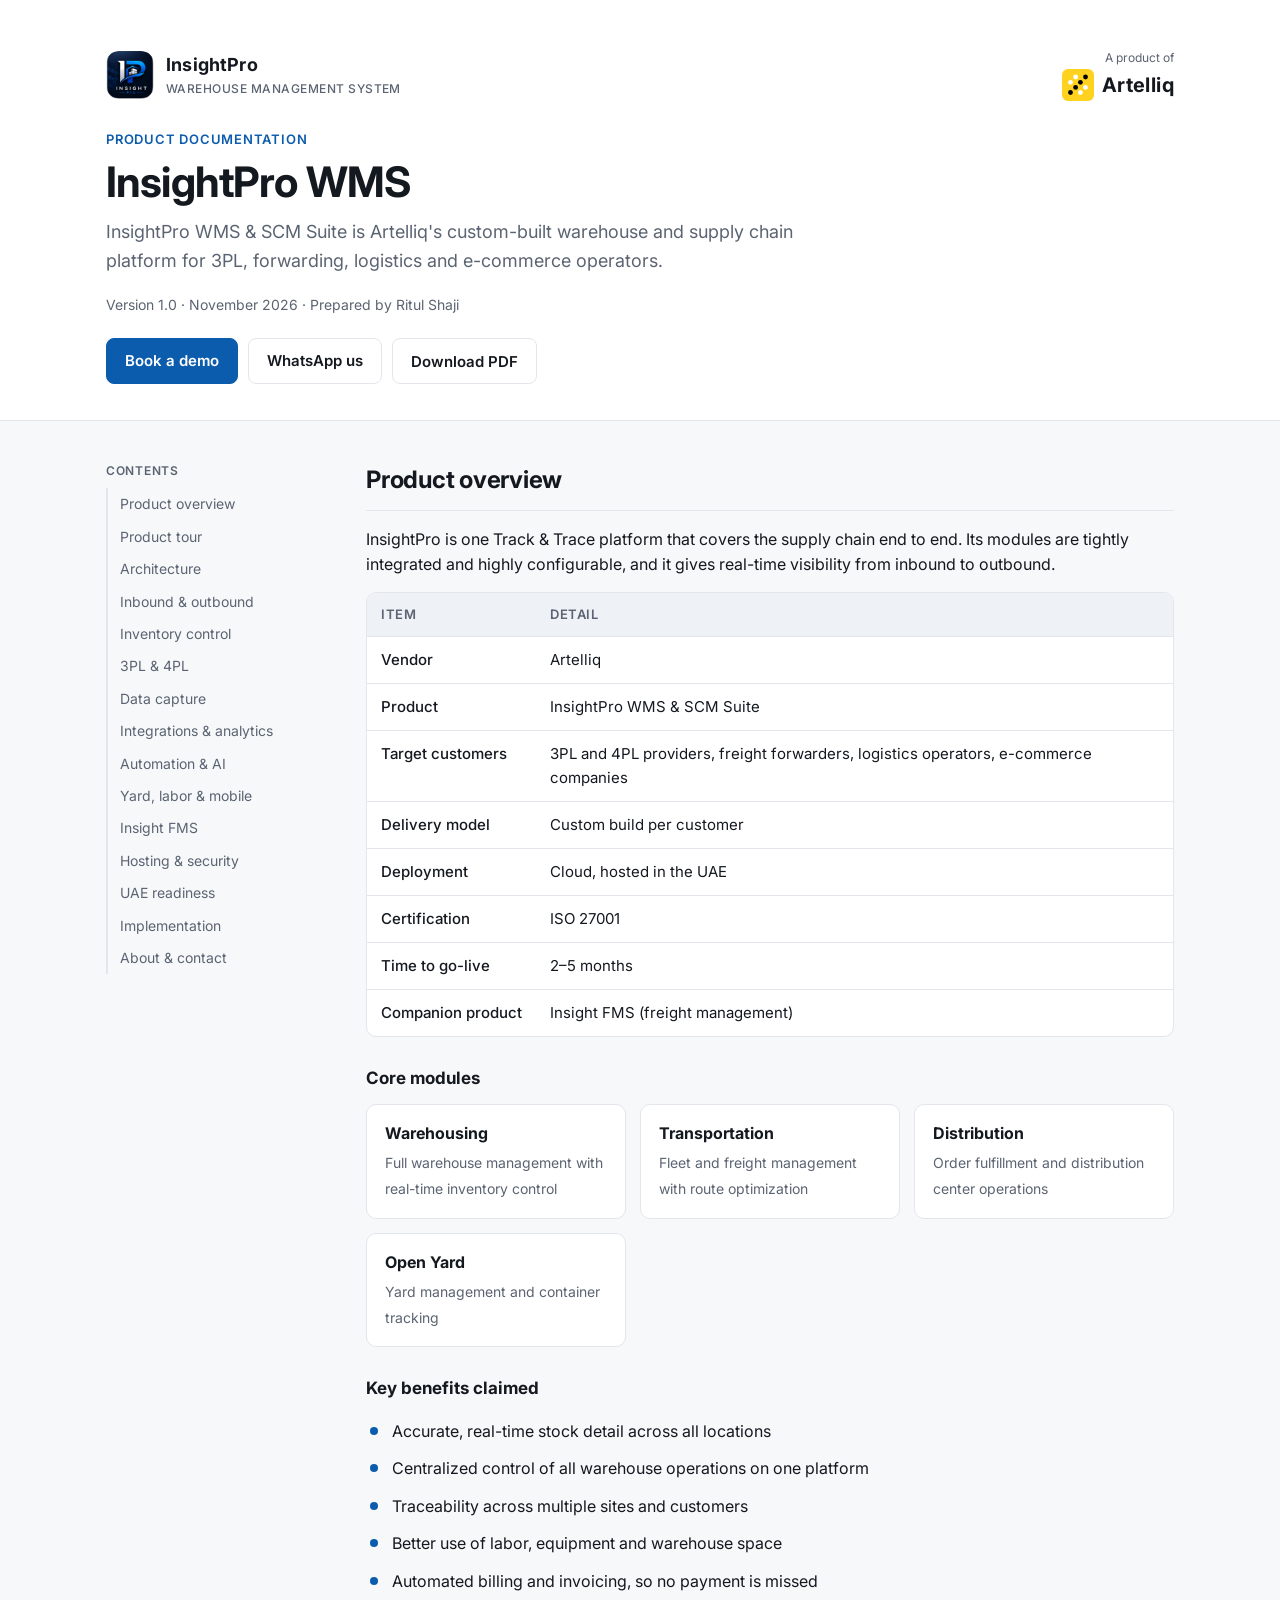
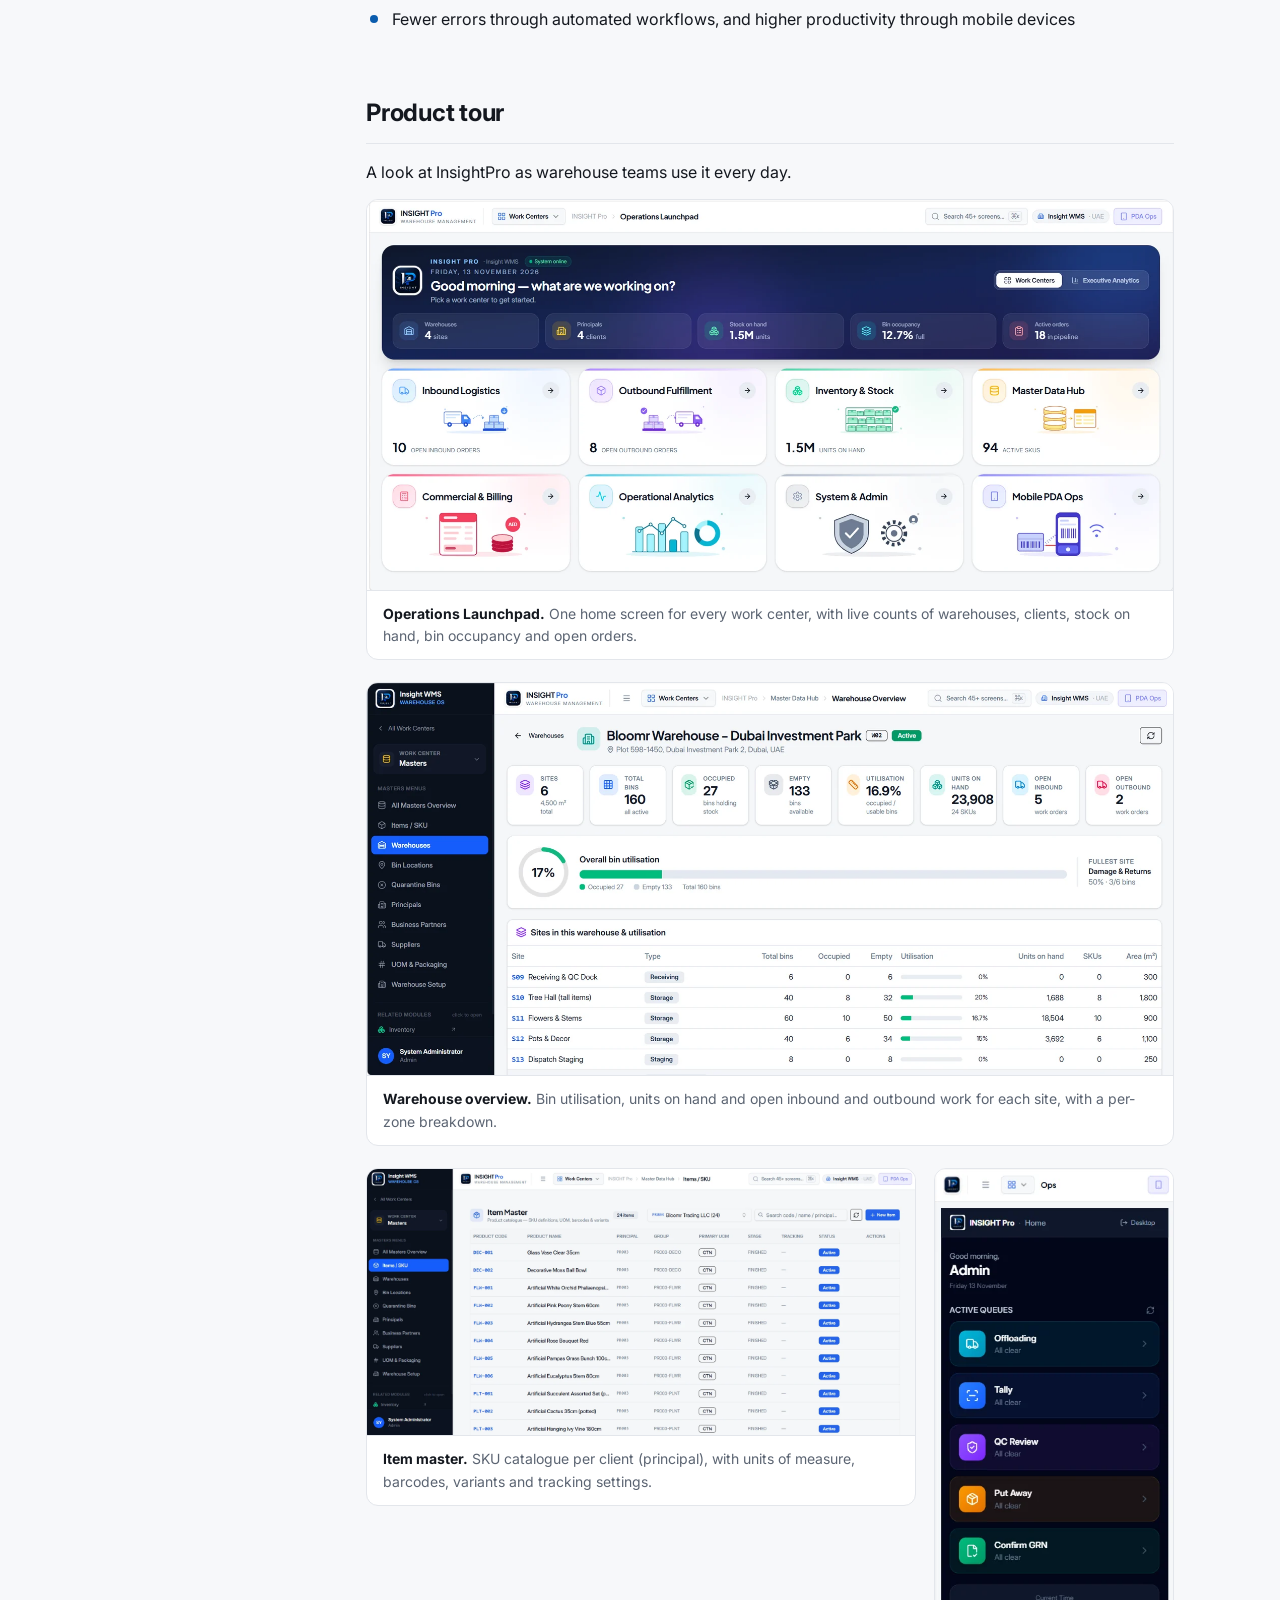
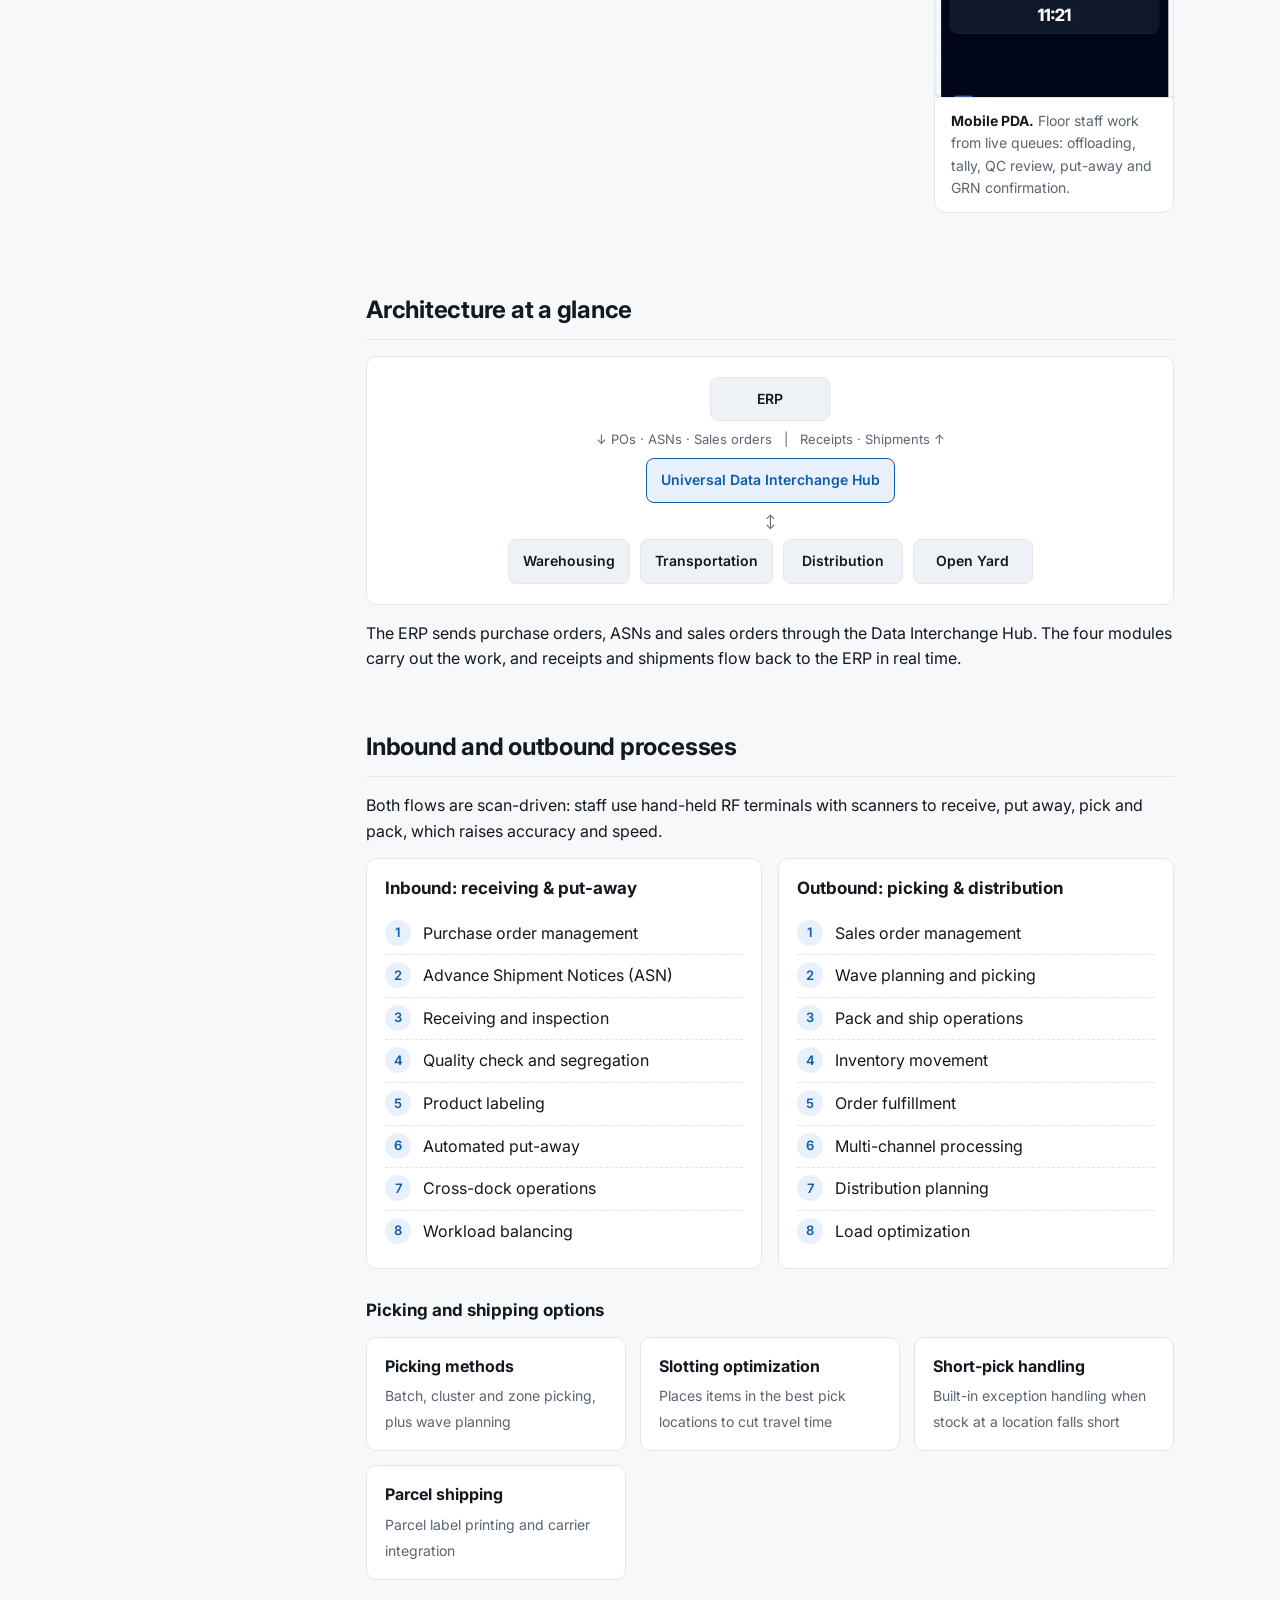
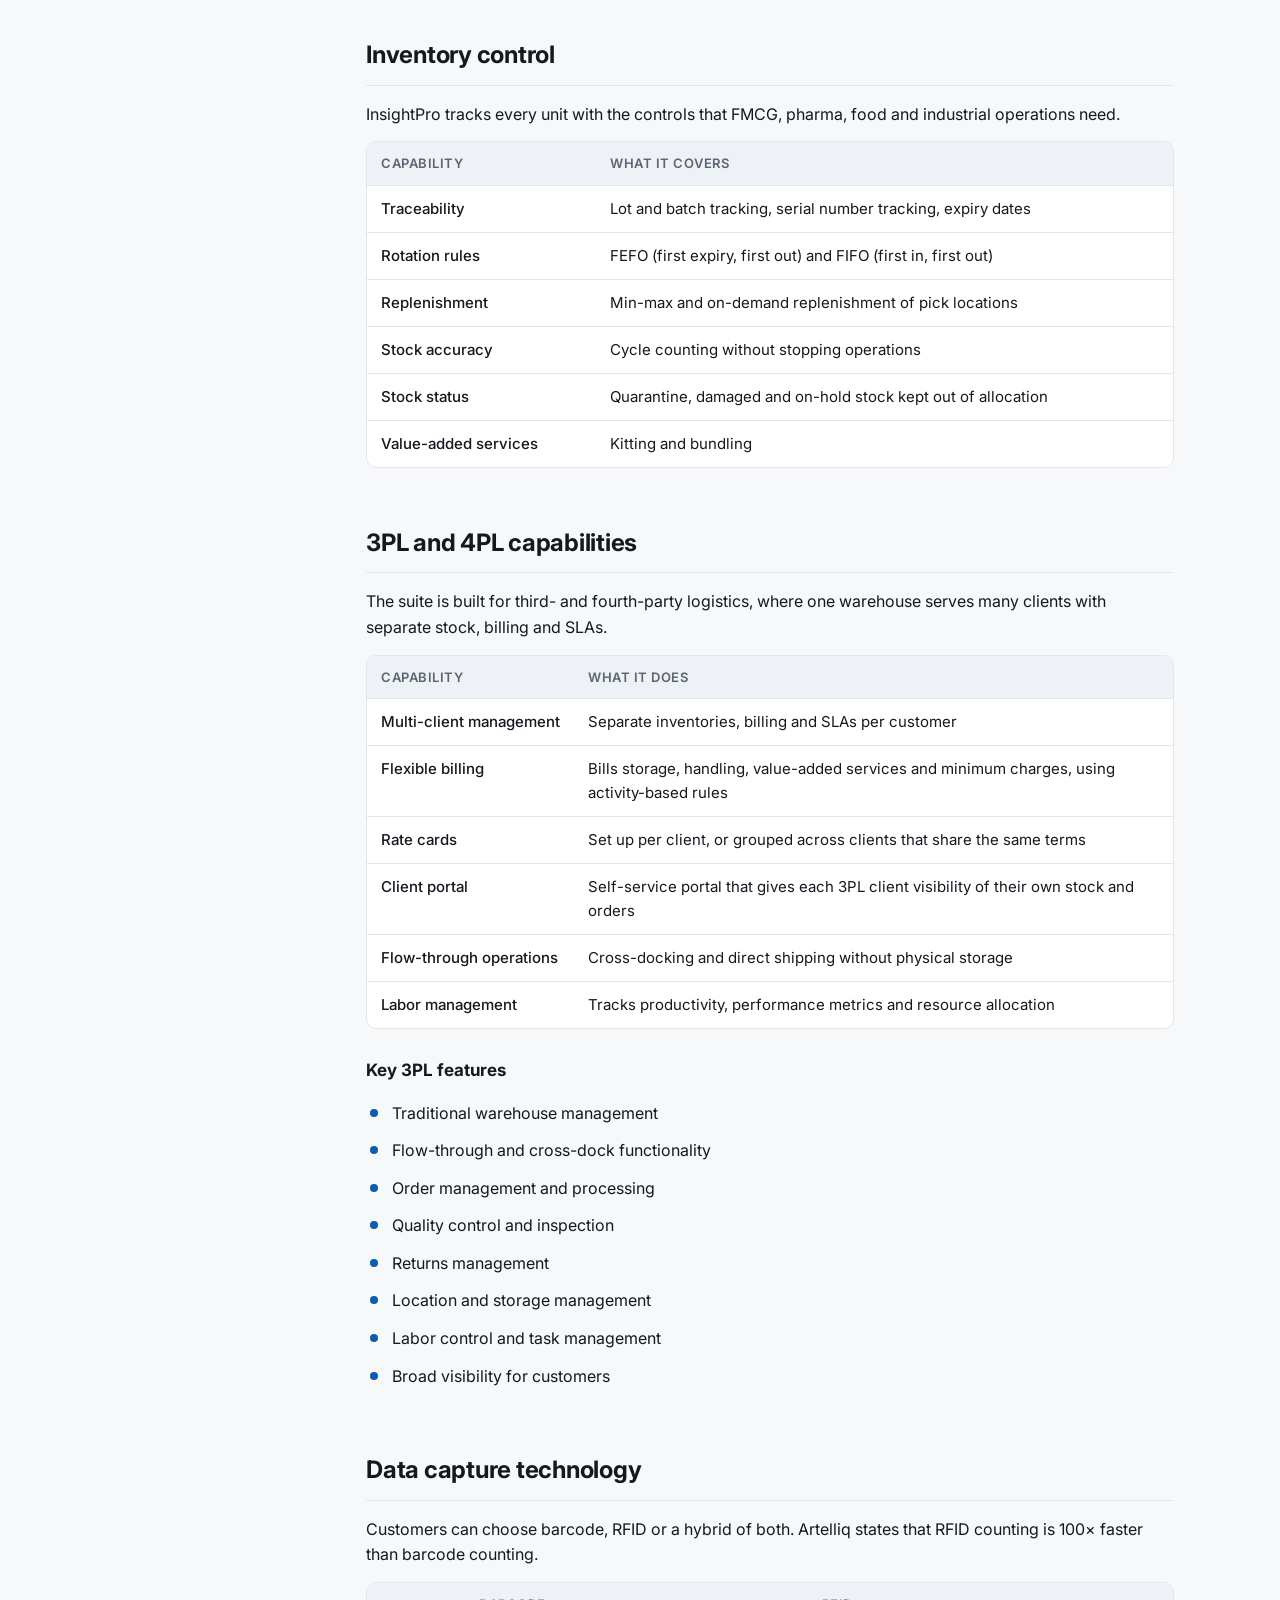
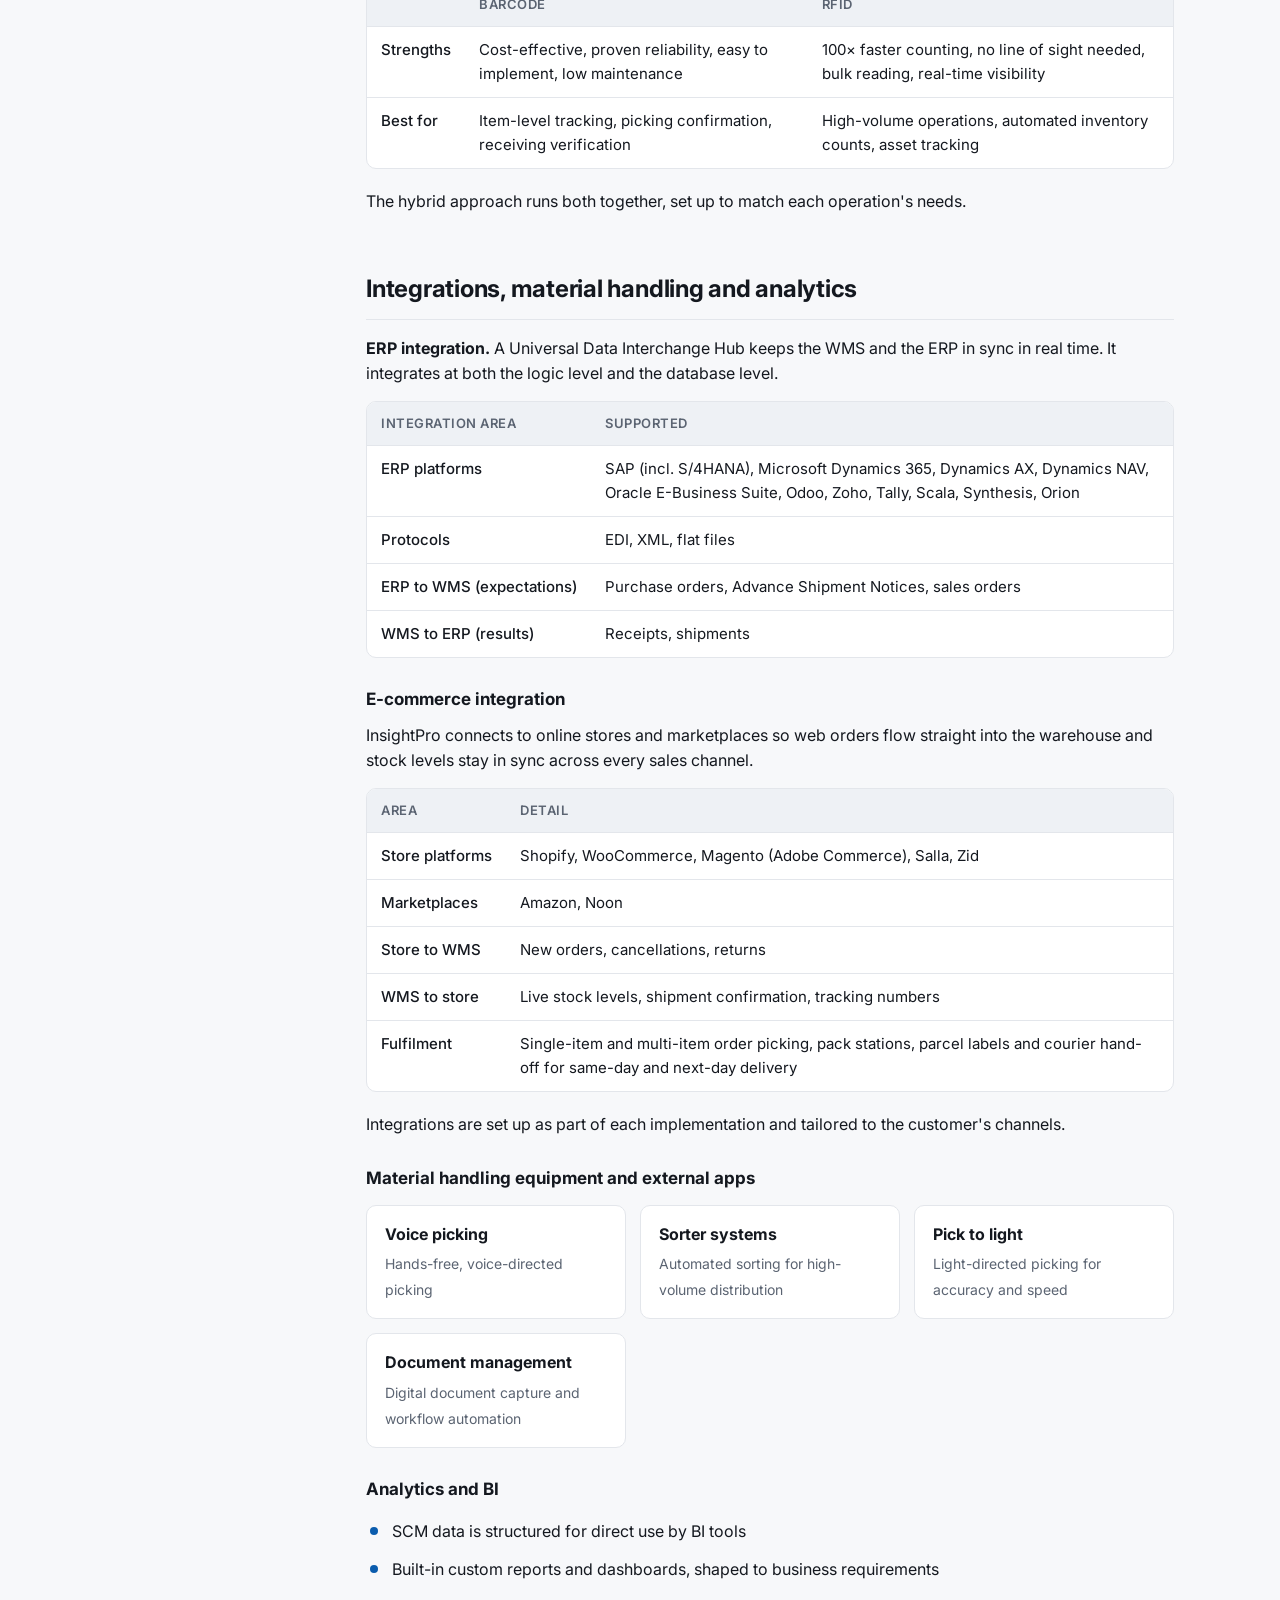
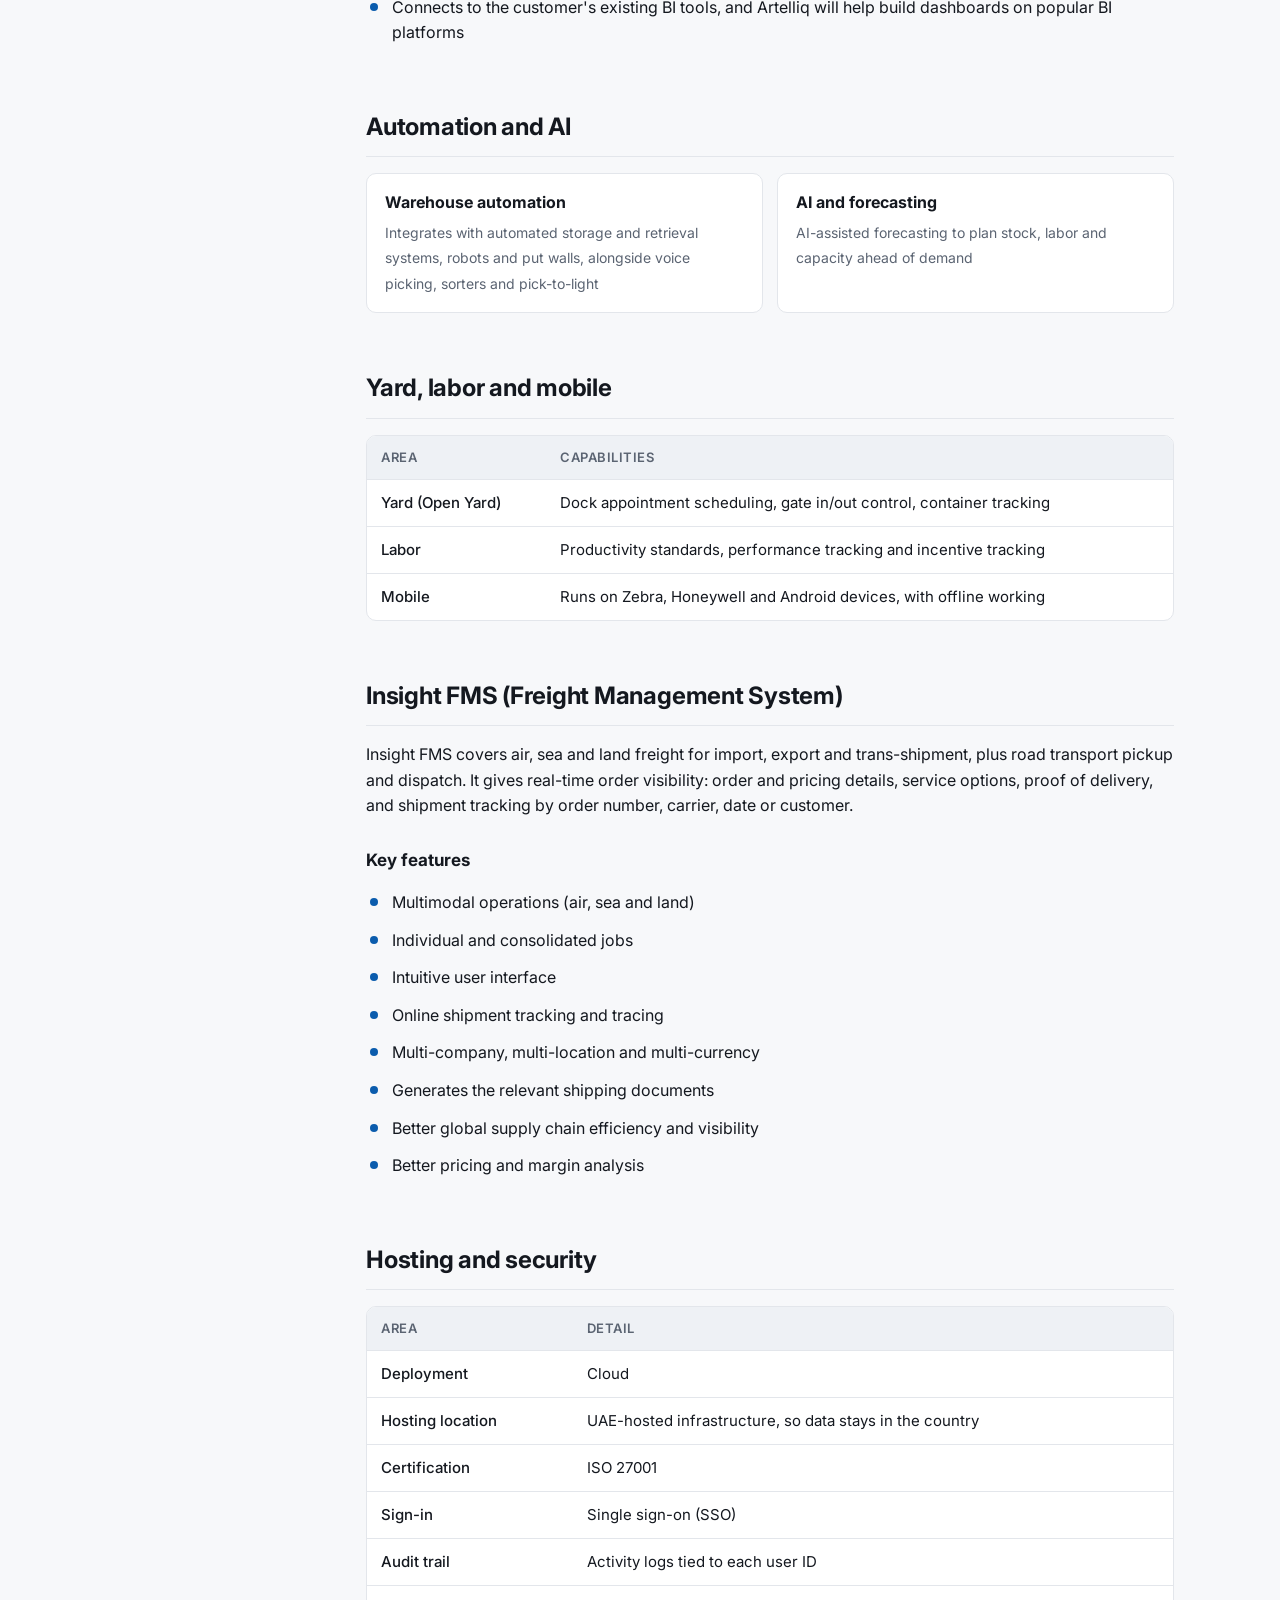
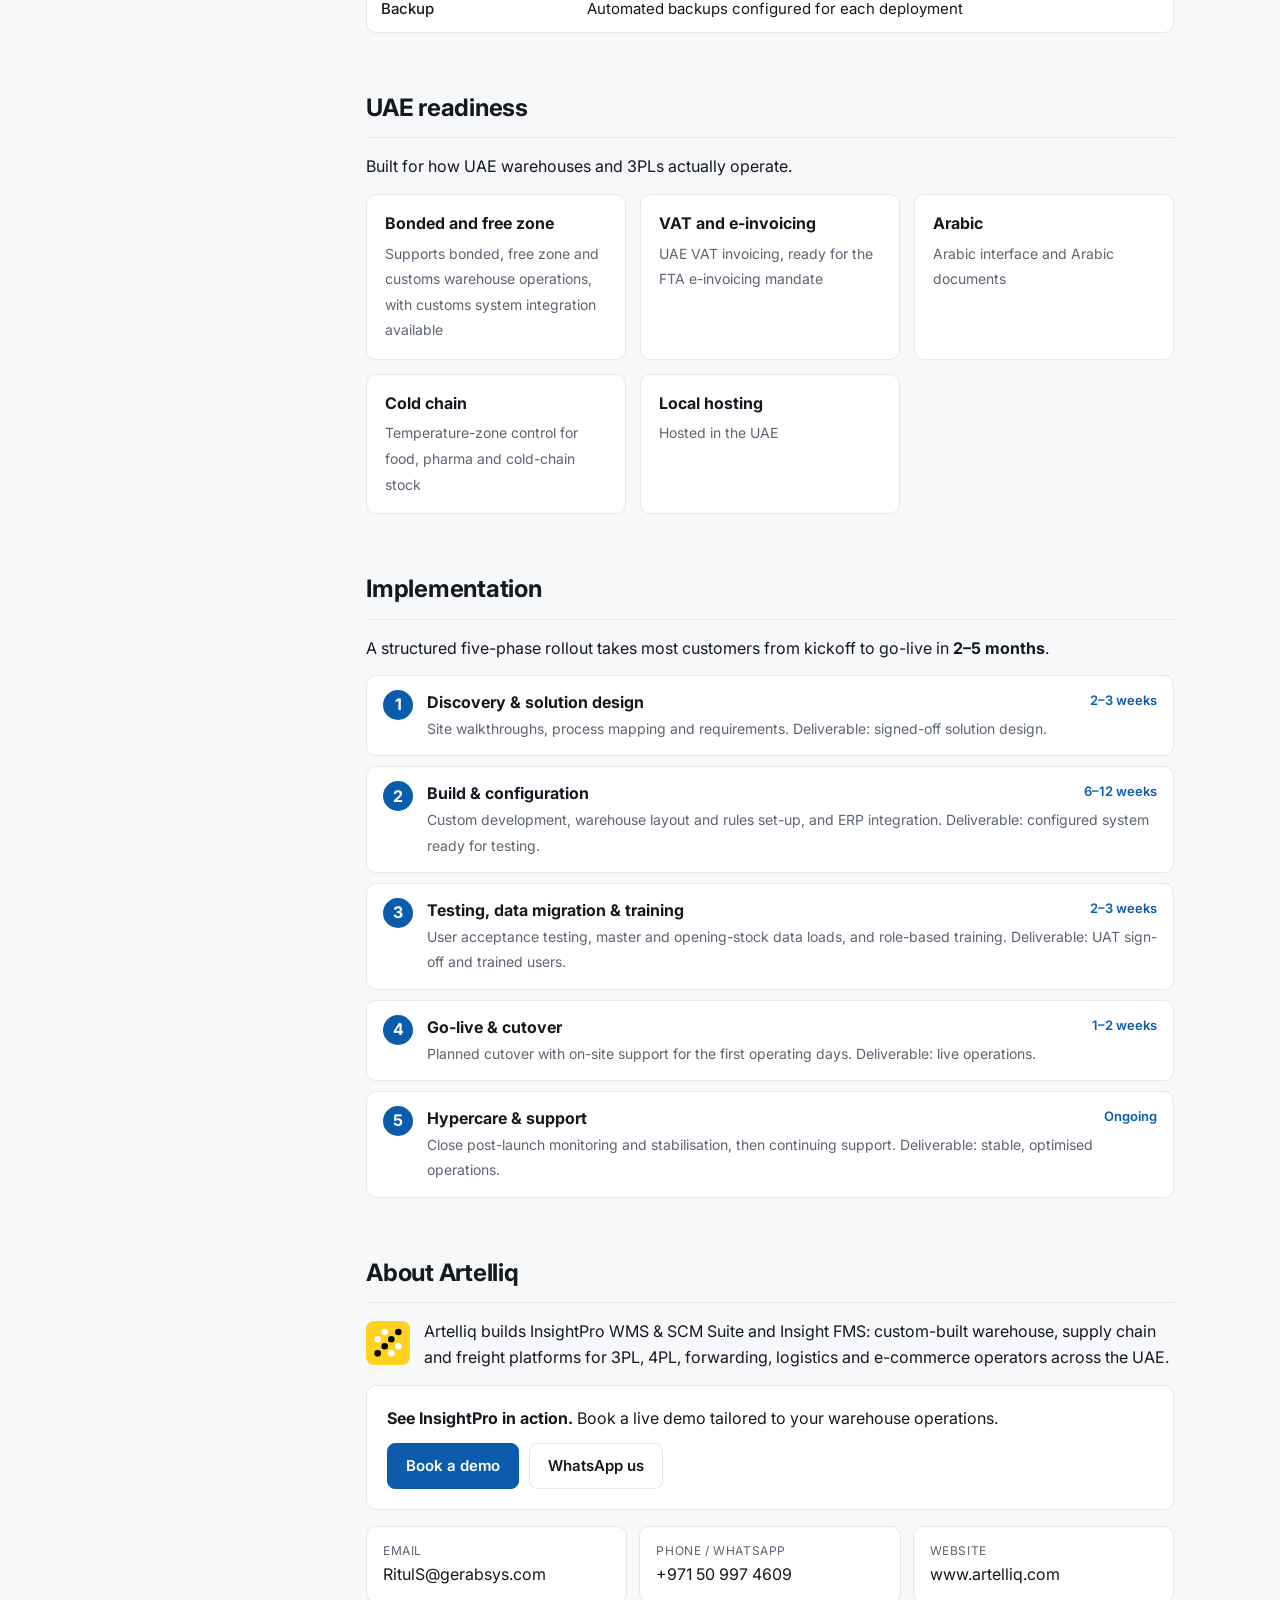
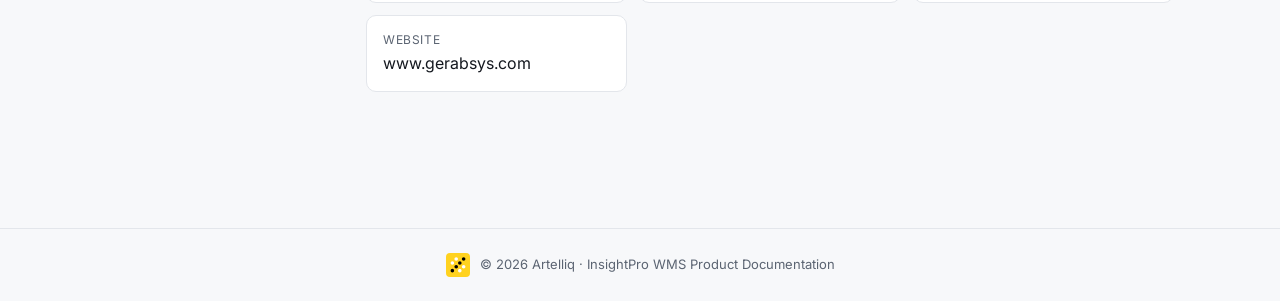
==== commit 325b6580: "Add e-commerce integration and target segment Co-Authored-By: Claude Opus 5.5 <noreply@anthropic.com" ====
--- a/insight-wms/index.html
+++ b/insight-wms/index.html
@@ -9,7 +9,7 @@
 <link rel="apple-touch-icon" href="assets/insightpro-icon.png">
 <meta property="og:type" content="website">
 <meta property="og:title" content="InsightPro WMS — Product Documentation">
-<meta property="og:description" content="Warehouse and supply chain platform for 3PL, forwarding and logistics operators in the UAE. By Artelliq.">
+<meta property="og:description" content="Warehouse and supply chain platform for 3PL, forwarding, logistics and e-commerce operators in the UAE. By Artelliq.">
 <meta property="og:image" content="https://insight-wms-docs.vercel.app/assets/og.png">
 <meta property="og:url" content="https://insight-wms-docs.vercel.app/">
 <meta name="twitter:card" content="summary_large_image">
@@ -135,7 +135,7 @@
   </div>
   <div class="eyebrow">Product Documentation</div>
   <h1>InsightPro WMS</h1>
-  <p class="lede">InsightPro WMS &amp; SCM Suite is Artelliq's custom-built warehouse and supply chain platform for 3PL, forwarding and logistics operators.</p>
+  <p class="lede">InsightPro WMS &amp; SCM Suite is Artelliq's custom-built warehouse and supply chain platform for 3PL, forwarding, logistics and e-commerce operators.</p>
   <div class="meta">Version 1.0 · November 2026 · Prepared by Ritul Shaji</div>
   <div class="actions">
     <a class="btn primary" href="mailto:RitulS@gerabsys.com?subject=InsightPro%20WMS%20demo%20request">Book a demo</a>
@@ -173,7 +173,7 @@
     <tbody>
       <tr><td>Vendor</td><td>Artelliq</td></tr>
       <tr><td>Product</td><td>InsightPro WMS &amp; SCM Suite</td></tr>
-      <tr><td>Target customers</td><td>3PL and 4PL providers, freight forwarders, logistics operators</td></tr>
+      <tr><td>Target customers</td><td>3PL and 4PL providers, freight forwarders, logistics operators, e-commerce companies</td></tr>
       <tr><td>Delivery model</td><td>Custom build per customer</td></tr>
       <tr><td>Deployment</td><td>Cloud, hosted in the UAE</td></tr>
       <tr><td>Certification</td><td>ISO 27001</td></tr>
@@ -314,6 +314,19 @@
       <tr><td>WMS to ERP (results)</td><td>Receipts, shipments</td></tr>
     </tbody>
   </table></div>
+  <h3>E-commerce integration</h3>
+  <p>InsightPro connects to online stores and marketplaces so web orders flow straight into the warehouse and stock levels stay in sync across every sales channel.</p>
+  <div class="table-wrap"><table>
+    <thead><tr><th>Area</th><th>Detail</th></tr></thead>
+    <tbody>
+      <tr><td>Store platforms</td><td>Shopify, WooCommerce, Magento (Adobe Commerce), Salla, Zid</td></tr>
+      <tr><td>Marketplaces</td><td>Amazon, Noon</td></tr>
+      <tr><td>Store to WMS</td><td>New orders, cancellations, returns</td></tr>
+      <tr><td>WMS to store</td><td>Live stock levels, shipment confirmation, tracking numbers</td></tr>
+      <tr><td>Fulfilment</td><td>Single-item and multi-item order picking, pack stations, parcel labels and courier hand-off for same-day and next-day delivery</td></tr>
+    </tbody>
+  </table></div>
+  <p>Integrations are set up as part of each implementation and tailored to the customer's channels.</p>
   <h3>Material handling equipment and external apps</h3>
   <div class="cards">
     <div class="card"><strong>Voice picking</strong><span>Hands-free, voice-directed picking</span></div>
@@ -400,7 +413,7 @@
 
 <section id="contact">
   <h2>About Artelliq</h2>
-  <p><img src="assets/artelliq-logo.svg" alt="Artelliq logo" style="width:44px;height:44px;border-radius:8px;float:left;margin:2px 14px 6px 0">Artelliq builds InsightPro WMS &amp; SCM Suite and Insight FMS: custom-built warehouse, supply chain and freight platforms for 3PL, 4PL, forwarding and logistics operators across the UAE.</p>
+  <p><img src="assets/artelliq-logo.svg" alt="Artelliq logo" style="width:44px;height:44px;border-radius:8px;float:left;margin:2px 14px 6px 0">Artelliq builds InsightPro WMS &amp; SCM Suite and Insight FMS: custom-built warehouse, supply chain and freight platforms for 3PL, 4PL, forwarding, logistics and e-commerce operators across the UAE.</p>
   <div class="about" style="display:block">
     <p style="margin:0 0 4px"><strong>See InsightPro in action.</strong> Book a live demo tailored to your warehouse operations.</p>
     <div class="actions" style="margin-top:12px">
